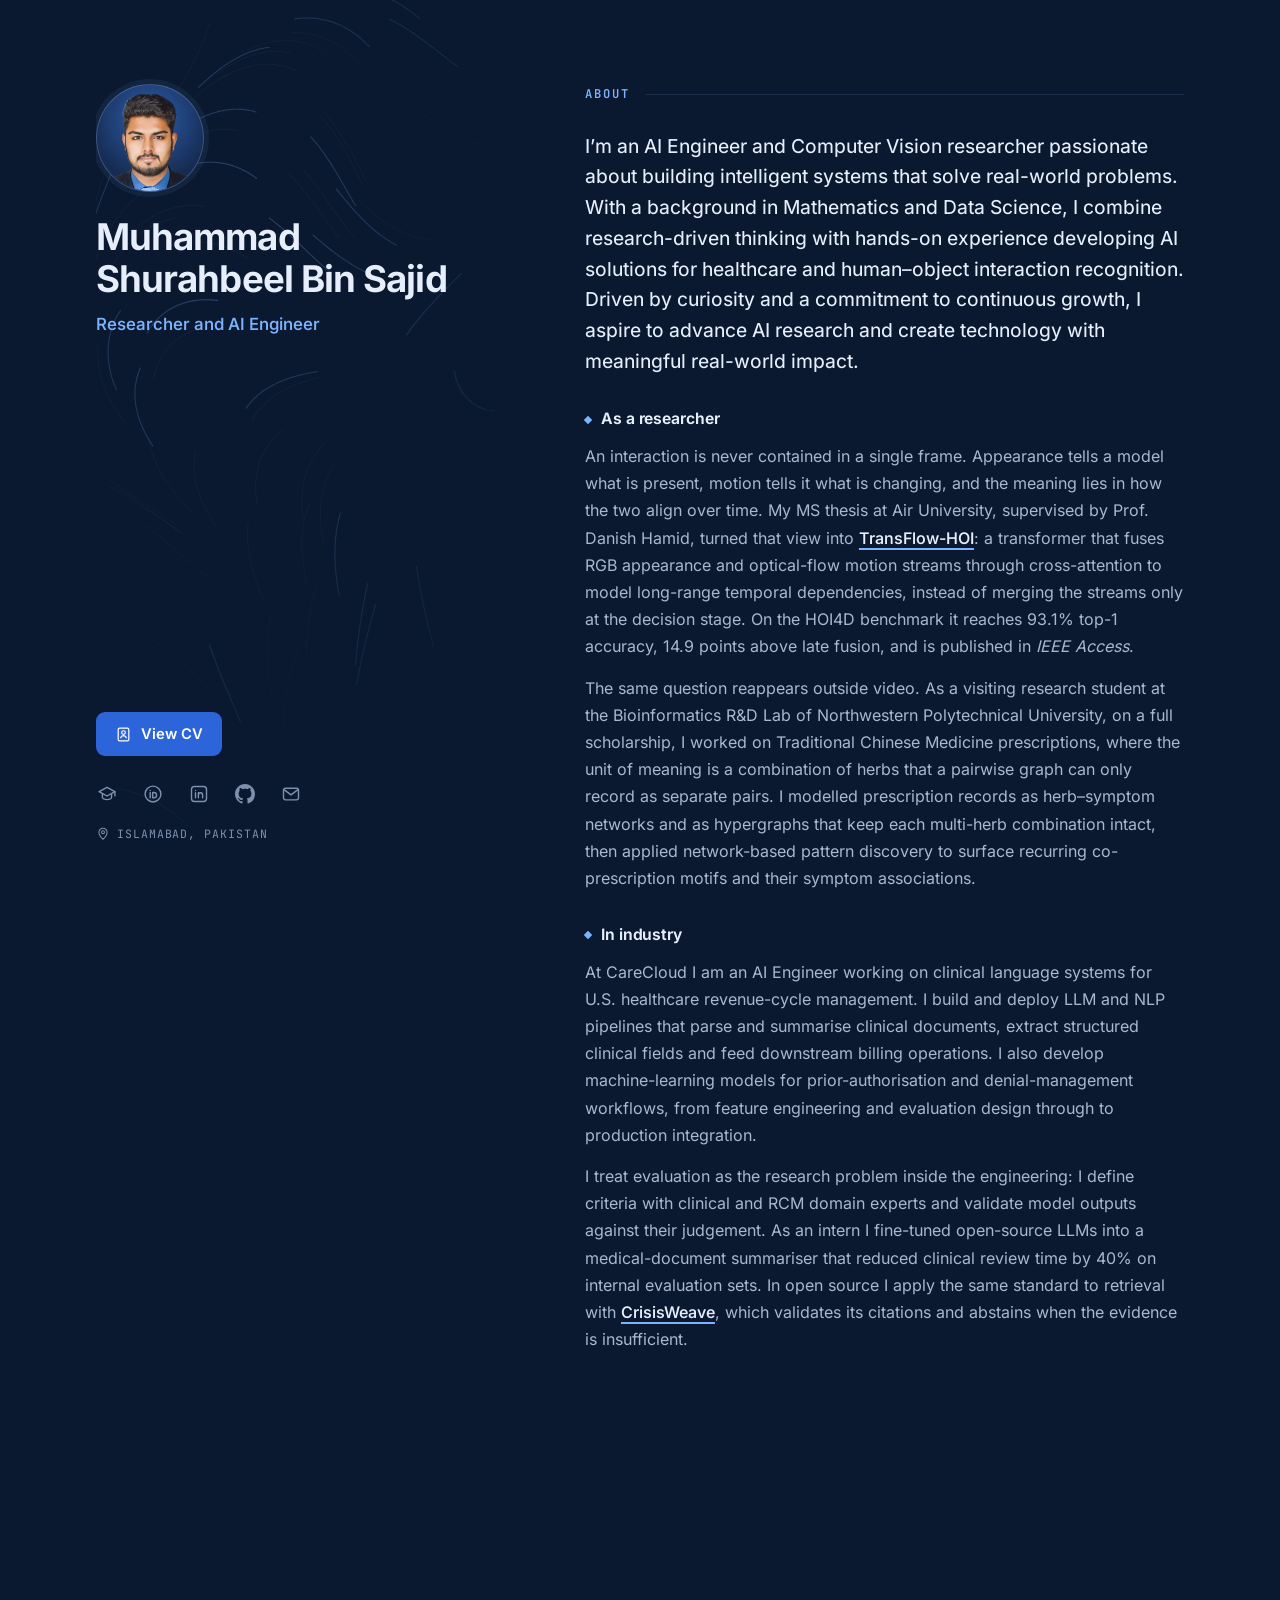
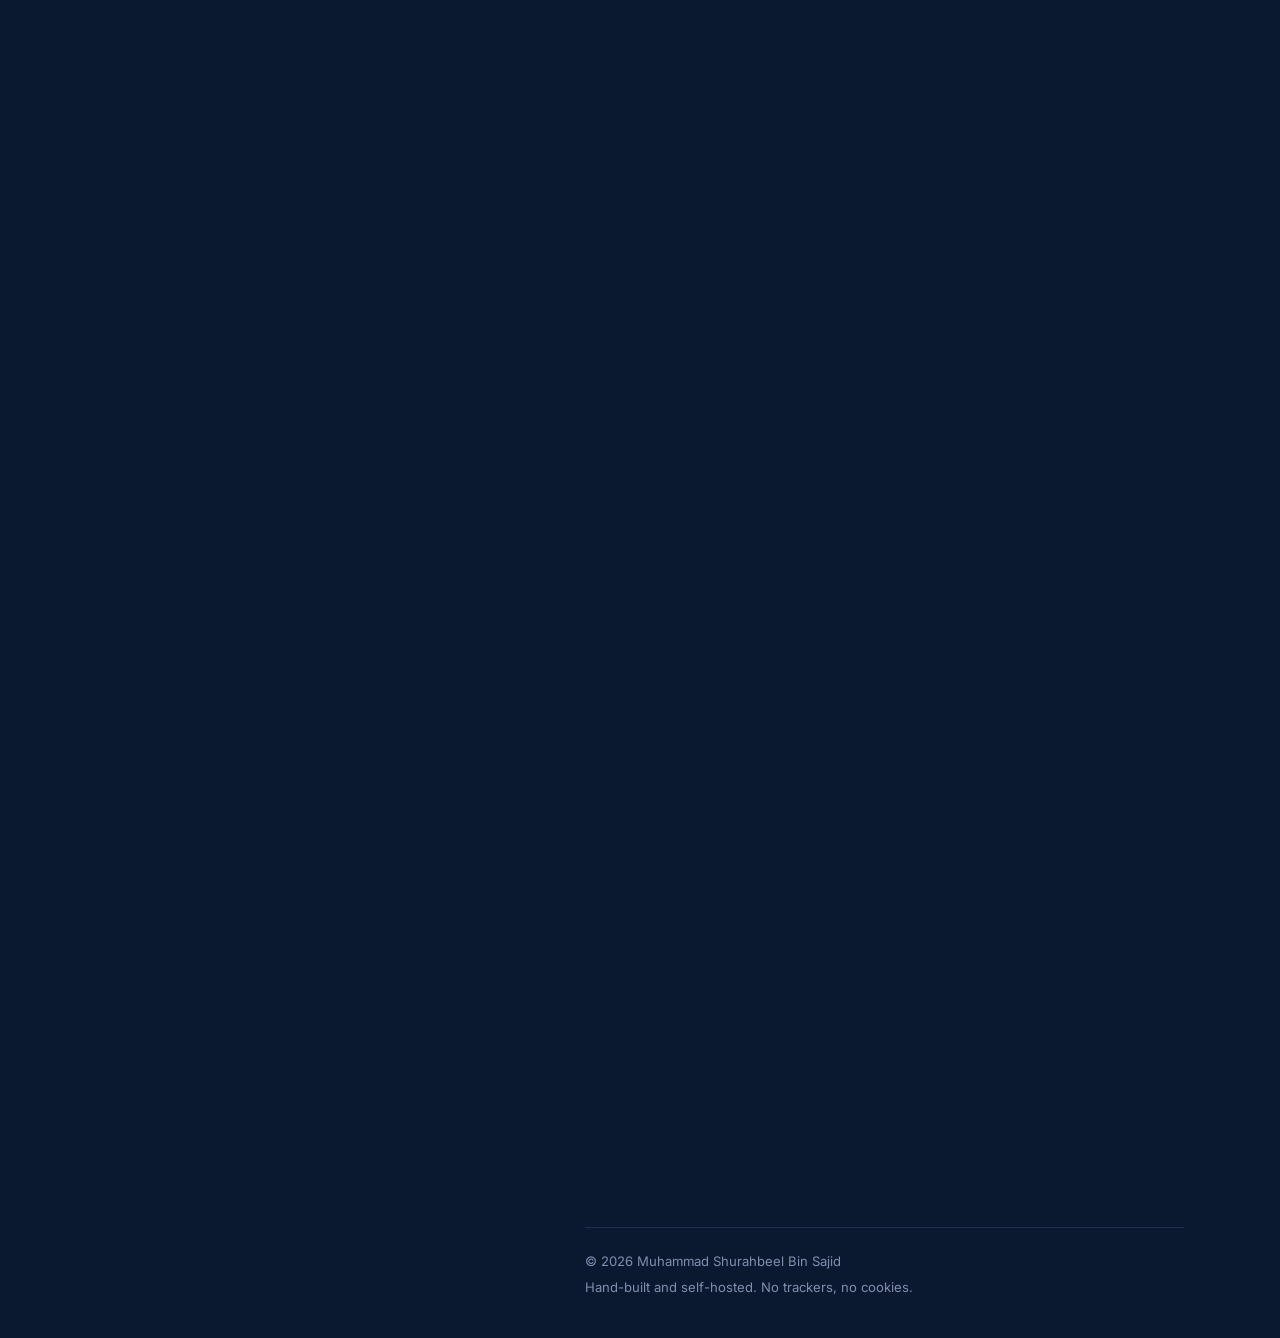
==== index.html @ 7c48976e "Update site" ====
<!doctype html>
<html lang="en">
<head>
  <meta charset="utf-8">
  <meta name="viewport" content="width=device-width, initial-scale=1, viewport-fit=cover">

  <!-- Security: GitHub Pages cannot send custom headers, so the policy is delivered here.
       Everything (fonts, scripts, images) is self-hosted: no third-party requests, no trackers. -->
  <meta http-equiv="Content-Security-Policy" content="default-src 'none'; script-src 'self'; style-src 'self'; img-src 'self' data:; font-src 'self'; connect-src 'none'; frame-src 'self'; manifest-src 'self'; base-uri 'none'; form-action 'none'; upgrade-insecure-requests">
  <meta name="referrer" content="strict-origin-when-cross-origin">

  <title>Muhammad Shurahbeel Bin Sajid — Researcher and AI Engineer</title>
  <meta name="description" content="Muhammad Shurahbeel Bin Sajid researches video understanding and structured representation learning. First author of TransFlow-HOI (IEEE Access, 2026). MS Data Science, Air University; AI Engineer at CareCloud, Islamabad.">
  <meta name="author" content="Muhammad Shurahbeel Bin Sajid">
  <meta name="robots" content="index, follow">
  <link rel="canonical" href="https://shurahbeelsajid.github.io/">

  <meta name="theme-color" content="#0a1930">
  <meta name="color-scheme" content="dark">

  <!-- Open Graph / social previews -->
  <meta property="og:type" content="profile">
  <meta property="og:site_name" content="Muhammad Shurahbeel Bin Sajid">
  <meta property="og:title" content="Muhammad Shurahbeel Bin Sajid — Researcher and AI Engineer">
  <meta property="og:description" content="Researcher in video understanding and structured representation learning. First author of TransFlow-HOI (IEEE Access, 2026).">
  <meta property="og:url" content="https://shurahbeelsajid.github.io/">
  <meta property="og:image" content="https://shurahbeelsajid.github.io/assets/img/og-image.png">
  <meta property="og:image:width" content="1200">
  <meta property="og:image:height" content="630">
  <meta property="og:image:alt" content="Muhammad Shurahbeel Bin Sajid — researcher in video understanding and structured representation learning">
  <meta property="profile:first_name" content="Muhammad Shurahbeel">
  <meta property="profile:last_name" content="Bin Sajid">
  <meta name="twitter:card" content="summary_large_image">

  <link rel="icon" href="assets/img/favicon.svg" type="image/svg+xml">
  <link rel="apple-touch-icon" href="assets/img/apple-touch-icon.png">

  <link rel="preload" href="assets/fonts/inter-wght-normal.woff2" as="font" type="font/woff2" crossorigin>
  <link rel="stylesheet" href="assets/css/main.css">

  <!-- Runs before first paint: enables JS-only styles (no flash). -->
  <script src="assets/js/boot.js"></script>
  <script src="assets/js/main.js" defer></script>

  <script type="application/ld+json">
  {
    "@context": "https://schema.org",
    "@graph": [
      {
        "@type": "Person",
        "@id": "https://shurahbeelsajid.github.io/#person",
        "name": "Muhammad Shurahbeel Bin Sajid",
        "url": "https://shurahbeelsajid.github.io/",
        "image": "https://shurahbeelsajid.github.io/assets/img/portrait-840.webp",
        "jobTitle": "AI Engineer",
        "worksFor": { "@type": "Organization", "name": "CareCloud (MTBC)" },
        "alumniOf": [
          { "@type": "CollegeOrUniversity", "name": "Air University, Islamabad" },
          { "@type": "CollegeOrUniversity", "name": "International Islamic University, Islamabad" }
        ],
        "address": { "@type": "PostalAddress", "addressLocality": "Islamabad", "addressCountry": "PK" },
        "knowsAbout": [
          "Video understanding",
          "Human-object interaction recognition",
          "Structured representation learning",
          "Hypergraphs",
          "Multimodal fusion",
          "Retrieval-augmented generation",
          "Clinical natural language processing"
        ],
        "sameAs": [
          "https://scholar.google.com/citations?user=zHqropcAAAAJ",
          "https://orcid.org/0009-0009-5167-0745",
          "https://www.linkedin.com/in/shurahbeelsajid",
          "https://github.com/ShurahbeelSajid"
        ]
      },
      {
        "@type": "ScholarlyArticle",
        "headline": "TransFlow-HOI: Transformer-Driven Multimodal Fusion for High-Performance Human–Object Interaction Recognition",
        "author": [
          { "@id": "https://shurahbeelsajid.github.io/#person" },
          { "@type": "Person", "name": "Yazeed Alkhrijah" },
          { "@type": "Person", "name": "Danish Hamid" },
          { "@type": "Person", "name": "Muhammad Tahir Akram" },
          { "@type": "Person", "name": "Syed Muhammad Usman" },
          { "@type": "Person", "name": "Shehzad Khalid" },
          { "@type": "Person", "name": "Mohamad A. Alawad" }
        ],
        "datePublished": "2026",
        "isPartOf": { "@type": "PublicationVolume", "volumeNumber": "14", "isPartOf": { "@type": "Periodical", "name": "IEEE Access", "issn": "2169-3536" } },
        "pagination": "12717-12732",
        "sameAs": "https://doi.org/10.1109/ACCESS.2026.3655585",
        "url": "https://ieeexplore.ieee.org/document/11357874/",
        "license": "https://creativecommons.org/licenses/by/4.0/"
      }
    ]
  }
  </script>
</head>
<body>
  <!-- Icon sprite -->
  <svg class="sprite" aria-hidden="true" focusable="false" xmlns="http://www.w3.org/2000/svg">
    <symbol id="i-arrow-up-right" viewBox="0 0 24 24"><path d="M7 17 17 7M8 7h9v9" fill="none" stroke="currentColor" stroke-width="1.8" stroke-linecap="round" stroke-linejoin="round"/></symbol>
    <symbol id="i-github" viewBox="0 0 16 16"><path fill="currentColor" d="M8 0C3.58 0 0 3.58 0 8c0 3.54 2.29 6.53 5.47 7.59.4.07.55-.17.55-.38 0-.19-.01-.82-.01-1.49-2.01.37-2.53-.49-2.69-.94-.09-.23-.48-.94-.82-1.13-.28-.15-.68-.52-.01-.53.63-.01 1.08.58 1.23.82.72 1.21 1.87.87 2.33.66.07-.52.28-.87.51-1.07-1.78-.2-3.64-.89-3.64-3.95 0-.87.31-1.59.82-2.15-.08-.2-.36-1.02.08-2.12 0 0 .67-.21 2.2.82.64-.18 1.32-.27 2-.27.68 0 1.36.09 2 .27 1.53-1.04 2.2-.82 2.2-.82.44 1.1.16 1.92.08 2.12.51.56.82 1.27.82 2.15 0 3.07-1.87 3.75-3.65 3.95.29.25.54.73.54 1.48 0 1.07-.01 1.93-.01 2.2 0 .21.15.46.55.38A8.013 8.013 0 0 0 16 8c0-4.42-3.58-8-8-8z"/></symbol>
    <symbol id="i-scholar" viewBox="0 0 24 24"><g fill="none" stroke="currentColor" stroke-width="1.7" stroke-linejoin="round" stroke-linecap="round"><path d="M12 4 2.5 9.2 12 14.4l9.5-5.2L12 4z"/><path d="M6.5 11.6v4.2c0 1.5 2.5 2.9 5.5 2.9s5.5-1.4 5.5-2.9v-4.2M21.5 9.2v5"/></g></symbol>
    <symbol id="i-orcid" viewBox="0 0 24 24"><g fill="none" stroke="currentColor" stroke-width="1.7" stroke-linecap="round"><circle cx="12" cy="12" r="9.5"/><path d="M8.6 10.2v6.3M8.6 7.6v.05"/><path d="M11.6 10.2v6.3h1.5a3.15 3.15 0 0 0 0-6.3h-1.5z" stroke-linejoin="round"/></g></symbol>
    <symbol id="i-linkedin" viewBox="0 0 24 24"><g fill="none" stroke="currentColor" stroke-width="1.7" stroke-linecap="round" stroke-linejoin="round"><rect x="3" y="3" width="18" height="18" rx="3.5"/><path d="M7.8 10.5v6M7.8 7.7v.05M11.3 16.5v-6M11.3 13.3c0-1.7 1-2.9 2.6-2.9s2.4 1.1 2.4 2.9v3.2"/></g></symbol>
    <symbol id="i-mail" viewBox="0 0 24 24"><g fill="none" stroke="currentColor" stroke-width="1.7" stroke-linecap="round" stroke-linejoin="round"><rect x="3" y="5" width="18" height="14" rx="2.5"/><path d="m4 7 8 6 8-6"/></g></symbol>
    <symbol id="i-paper" viewBox="0 0 24 24"><g fill="none" stroke="currentColor" stroke-width="1.7" stroke-linecap="round" stroke-linejoin="round"><path d="M14 3H6.5A1.5 1.5 0 0 0 5 4.5v15A1.5 1.5 0 0 0 6.5 21h11a1.5 1.5 0 0 0 1.5-1.5V8l-5-5z"/><path d="M14 3v5h5M8.5 12.5h7M8.5 16h5"/></g></symbol>
    <symbol id="i-cv" viewBox="0 0 24 24"><g fill="none" stroke="currentColor" stroke-width="1.7" stroke-linecap="round" stroke-linejoin="round"><rect x="4.5" y="3" width="15" height="18" rx="2"/><circle cx="12" cy="9.3" r="2.6"/><path d="M8 16.6c.6-1.9 2.1-3 4-3s3.4 1.1 4 3"/></g></symbol>
    <symbol id="i-copy" viewBox="0 0 24 24"><g fill="none" stroke="currentColor" stroke-width="1.7" stroke-linecap="round" stroke-linejoin="round"><rect x="8.5" y="8.5" width="12" height="12" rx="2"/><path d="M15.5 8.5V5.5a2 2 0 0 0-2-2h-8a2 2 0 0 0-2 2v8a2 2 0 0 0 2 2h3"/></g></symbol>
    <symbol id="i-download" viewBox="0 0 24 24"><path d="M12 4v11M7 10.5l5 5 5-5M5 20h14" fill="none" stroke="currentColor" stroke-width="1.8" stroke-linecap="round" stroke-linejoin="round"/></symbol>
    <symbol id="i-close" viewBox="0 0 24 24"><path d="M6 6l12 12M18 6 6 18" fill="none" stroke="currentColor" stroke-width="1.8" stroke-linecap="round"/></symbol>
    <symbol id="i-pin" viewBox="0 0 24 24"><g fill="none" stroke="currentColor" stroke-width="1.8" stroke-linejoin="round"><path d="M12 21s7-6.2 7-12a7 7 0 1 0-14 0c0 5.8 7 12 7 12z"/><circle cx="12" cy="9" r="2.5"/></g></symbol>
  </svg>

  <a class="skip-link" href="#main">Skip to content</a>

  <div class="page">
    <!-- ============================== INTRO (sticky on desktop) ============================== -->
    <header class="intro" id="top">
      <canvas class="intro__canvas" data-flowfield aria-hidden="true"></canvas>

      <div class="intro__main">
        <div class="avatar">
          <img src="assets/img/portrait-480.webp" width="480" height="615" alt="Portrait of Muhammad Shurahbeel Bin Sajid" fetchpriority="high" decoding="async">
        </div>

        <h1 class="intro__name">Muhammad Shurahbeel Bin Sajid</h1>
        <p class="intro__title">Researcher and AI Engineer</p>
        <p class="intro__statement"></p>

        <nav class="toc" aria-label="Sections">
          <ul>
            <li><a class="toc__link" href="#about"><span class="toc__line" aria-hidden="true"></span>About</a></li>
            <li><a class="toc__link" href="#publication"><span class="toc__line" aria-hidden="true"></span>Publication</a></li>
            <li><a class="toc__link" href="#experience"><span class="toc__line" aria-hidden="true"></span>Experience</a></li>
            <li><a class="toc__link" href="#projects"><span class="toc__line" aria-hidden="true"></span>Projects</a></li>
            <li><a class="toc__link" href="#contact"><span class="toc__line" aria-hidden="true"></span>Contact</a></li>
          </ul>
        </nav>
      </div>

      <div class="intro__foot">
        <div class="intro__actions">
          <a class="btn btn--primary" href="assets/cv/Shurahbeel-Sajid-CV.pdf" target="_blank" rel="noopener" data-cv-open>
            <svg width="17" height="17" aria-hidden="true"><use href="#i-cv"/></svg>
            View CV
          </a>
        </div>

        <ul class="socials" aria-label="Profiles">
          <li><a href="https://scholar.google.com/citations?user=zHqropcAAAAJ&amp;hl=en" target="_blank" rel="me noopener noreferrer" aria-label="Google Scholar" title="Google Scholar"><svg width="20" height="20" aria-hidden="true"><use href="#i-scholar"/></svg></a></li>
          <li><a href="https://orcid.org/0009-0009-5167-0745" target="_blank" rel="me noopener noreferrer" aria-label="ORCID" title="ORCID"><svg width="20" height="20" aria-hidden="true"><use href="#i-orcid"/></svg></a></li>
          <li><a href="https://www.linkedin.com/in/shurahbeelsajid" target="_blank" rel="me noopener noreferrer" aria-label="LinkedIn" title="LinkedIn"><svg width="20" height="20" aria-hidden="true"><use href="#i-linkedin"/></svg></a></li>
          <li><a href="https://github.com/ShurahbeelSajid" target="_blank" rel="me noopener noreferrer" aria-label="GitHub" title="GitHub"><svg width="20" height="20" aria-hidden="true"><use href="#i-github"/></svg></a></li>
          <li><a href="#contact" data-email data-user="shurahbeelsajid008" data-domain="gmail.com" aria-label="Email" title="Email"><svg width="20" height="20" aria-hidden="true"><use href="#i-mail"/></svg></a></li>
        </ul>

        <p class="intro__loc"><svg width="14" height="14" aria-hidden="true"><use href="#i-pin"/></svg>Islamabad, Pakistan</p>
      </div>
    </header>

    <!-- ============================== CONTENT ============================== -->
    <main id="main">
      <!-- About -->
      <section class="section reveal" id="about" aria-labelledby="about-h" style="padding-bottom: 60px;">
        <h2 class="section-title" id="about-h">About</h2>

        <p class="lead">
          I’m an AI Engineer and Computer Vision researcher passionate about building intelligent systems that solve real-world problems.
With a background in Mathematics and Data Science, I combine research-driven thinking with hands-on experience developing AI solutions for healthcare and human–object interaction recognition.
Driven by curiosity and a commitment to continuous growth, I aspire to advance AI research and create technology with meaningful real-world impact.
        </p>

        <div class="prose">
          <h3 class="sub">As a researcher</h3>
          <p>
            An interaction is never contained in a single frame. Appearance tells a model what is present, motion
            tells it what is changing, and the meaning lies in how the two align over time. My MS thesis at Air
            University, supervised by Prof. Danish Hamid, turned that view into
            <a href="#publication">TransFlow-HOI</a>: a transformer that fuses RGB appearance and optical-flow motion
            streams through cross-attention to model long-range temporal dependencies, instead of merging the streams
            only at the decision stage. On the HOI4D benchmark it reaches 93.1% top-1 accuracy, 14.9 points above
            late fusion, and is published in <em>IEEE Access</em>.
          </p>
          <p>
            The same question reappears outside video. As a visiting research student at the Bioinformatics R&amp;D Lab
            of Northwestern Polytechnical University, on a full scholarship, I worked on Traditional Chinese Medicine
            prescriptions, where the unit of meaning is a combination of herbs that a pairwise graph can only record
            as separate pairs. I modelled prescription records as herb–symptom networks and as hypergraphs that keep
            each multi-herb combination intact, then applied network-based pattern discovery to surface recurring
            co-prescription motifs and their symptom associations.
          </p>

          <h3 class="sub">In industry</h3>
          <p>
            At CareCloud I am an AI Engineer working on clinical language systems for U.S. healthcare revenue-cycle
            management. I build and deploy LLM and NLP pipelines that parse and summarise clinical documents, extract
            structured clinical fields and feed downstream billing operations. I also develop machine-learning models
            for prior-authorisation and denial-management workflows, from feature engineering and evaluation design
            through to production integration.
          </p>
          <p>
            I treat evaluation as the research problem inside the engineering: I define criteria with clinical and RCM
            domain experts and validate model outputs against their judgement. As an intern I fine-tuned open-source
            LLMs into a medical-document summariser that reduced clinical review time by 40% on internal evaluation
            sets. In open source I apply the same standard to retrieval with <a href="#projects">CrisisWeave</a>,
            which validates its citations and abstains when the evidence is insufficient.
          </p>
        </div>
      </section>

      <!-- Publication -->
      <section class="section reveal" id="publication" aria-labelledby="pub-h" style="padding-bottom: 60px;">
        <h2 class="section-title" id="pub-h">Publication</h2>

        <article class="card pub" aria-labelledby="pub-1-title" data-live>
          <p class="pub__label">
            Journal article · <em>IEEE Access</em> · 2026
            <span class="badge">Open access</span>
          </p>
          <h3 class="pub__title" id="pub-1-title">TransFlow-HOI: Transformer-Driven Multimodal Fusion for High-Performance Human–Object Interaction Recognition</h3>
          <p class="pub__authors">
            <strong>Muhammad Shurahbeel Bin Sajid</strong>, Yazeed Alkhrijah, Danish Hamid, Muhammad Tahir Akram,
            Syed Muhammad Usman, Shehzad Khalid, Mohamad A. Alawad
          </p>
          <p class="pub__venue">
            <em>IEEE Access</em>, vol. 14, pp. 12717–12732, 2026 ·
            doi: <a href="https://doi.org/10.1109/ACCESS.2026.3655585" target="_blank" rel="noopener noreferrer">10.1109/ACCESS.2026.3655585</a>
          </p>

          <figure class="results">
            <figcaption>Top-1 accuracy on HOI4D</figcaption>
            <ol class="bars">
              <li class="bar bar--ours" data-value="93.1">
                <span class="bar__label">TransFlow-HOI <em>(this work)</em></span>
                <span class="bar__track"><span class="bar__fill"></span></span>
                <span class="bar__value" data-count="93.1">93.1%</span>
              </li>
              <li class="bar" data-value="78.2">
                <span class="bar__label">Late Fusion</span>
                <span class="bar__track"><span class="bar__fill"></span></span>
                <span class="bar__value" data-count="78.2">78.2%</span>
              </li>
              <li class="bar" data-value="77.3">
                <span class="bar__label">Shallow MLP Fusion</span>
                <span class="bar__track"><span class="bar__fill"></span></span>
                <span class="bar__value" data-count="77.3">77.3%</span>
              </li>
            </ol>
          </figure>

          <div class="pub__actions">
            <a class="btn btn--primary btn--sm" href="https://ieeexplore.ieee.org/document/11357874/" target="_blank" rel="noopener noreferrer">
              Read on IEEE Xplore
              <svg width="15" height="15" aria-hidden="true"><use href="#i-arrow-up-right"/></svg>
            </a>
            <a class="btn btn--ghost btn--sm" href="https://doi.org/10.1109/ACCESS.2026.3655585" target="_blank" rel="noopener noreferrer">
              DOI
              <svg width="15" height="15" aria-hidden="true"><use href="#i-arrow-up-right"/></svg>
            </a>
          </div>

          <details class="cite">
            <summary>Cite this paper <span class="cite__hint">BibTeX</span></summary>
            <div class="cite__body">
              <pre><code data-bibtex>@article{sajid2026transflowhoi,
  author  = {Bin Sajid, Muhammad Shurahbeel and Alkhrijah, Yazeed and Hamid, Danish
             and Akram, Muhammad Tahir and Usman, Syed Muhammad and Khalid, Shehzad
             and Alawad, Mohamad A.},
  title   = {{TransFlow-HOI}: Transformer-Driven Multimodal Fusion for High-Performance
             Human--Object Interaction Recognition},
  journal = {IEEE Access},
  volume  = {14},
  pages   = {12717--12732},
  year    = {2026},
  doi     = {10.1109/ACCESS.2026.3655585}
}</code></pre>
              <button class="cite__copy" type="button" data-copy-bibtex>
                <svg width="15" height="15" aria-hidden="true"><use href="#i-copy"/></svg>
                <span data-copy-label>Copy</span>
              </button>
            </div>
          </details>
        </article>
      </section>

      <!-- Experience & education -->
      <section class="section reveal" id="experience" aria-labelledby="exp-h" style="padding-bottom: 60px;">
        <h2 class="section-title" id="exp-h">Experience &amp; education</h2>

        <h3 class="sub">Experience</h3>
        <ol class="rows">
          <li class="row">
            <p class="row__date">Jul 2025 — Present</p>
            <div>
              <p class="row__title">AI Engineer <span>CareCloud (MTBC), Islamabad</span></p>
              <p class="row__note">Clinical LLM and NLP pipelines; models for prior authorisation and denial management. Joined as AI Intern in May 2025.</p>
            </div>
          </li>
          <li class="row">
            <p class="row__date">Nov 2023 — Apr 2025</p>
            <div>
              <p class="row__title">Graduate Research Assistant <span>Air University, Islamabad</span></p>
              <p class="row__note">Designed TransFlow-HOI and built its full experimental pipeline on HOI4D.</p>
            </div>
          </li>
          <li class="row">
            <p class="row__date">Sep 2024 — Jan 2025</p>
            <div>
              <p class="row__title">Visiting Research Student <span>Bioinformatics R&amp;D Lab, Northwestern Polytechnical University, Xi’an</span></p>
              <p class="row__note">Hypergraph modelling of Traditional Chinese Medicine prescriptions.</p>
            </div>
          </li>
        </ol>

        <h3 class="sub">Education</h3>
        <ol class="rows">
          <li class="row">
            <p class="row__date">Sep 2023 — Nov 2025</p>
            <div>
              <p class="row__title">M.S. Data Science <span>Air University, Islamabad</span></p>
              <p class="row__note">Thesis: <em>Unifying Appearance and Motion: Transformer-Based Feature Fusion for HOI Recognition.</em> Supervisor: Prof. Danish Hamid.</p>
            </div>
          </li>
          <li class="row">
            <p class="row__date">Feb 2016 — May 2020</p>
            <div>
              <p class="row__title">B.S. Mathematics <span>International Islamic University, Islamabad</span></p>
            </div>
          </li>
        </ol>

        <h3 class="sub">Honours &amp; service</h3>
        <ol class="rows">
          <li class="row">
            <p class="row__date">2024</p>
            <div>
              <p class="row__title">Outstanding Visiting Student Scholarship <span>Northwestern Polytechnical University</span></p>
              <p class="row__note">Sole recipient nominated from Air University.</p>
            </div>
          </li>
          <li class="row">
            <p class="row__date">2025</p>
            <div>
              <p class="row__title">Host and Organizer <span>International Academic Conference on AI and Machine Learning, NWPU</span></p>
            </div>
          </li>
        </ol>

        <p class="more">
          <a class="text-link" href="assets/cv/Shurahbeel-Sajid-CV.pdf" target="_blank" rel="noopener" data-cv-open>
            Full details in my CV
            <svg width="15" height="15" aria-hidden="true"><use href="#i-arrow-up-right"/></svg>
          </a>
        </p>
      </section>

      <!-- Projects -->
      <section class="section reveal" id="projects" aria-labelledby="projects-h" style="padding-bottom: 60px;">
        <h2 class="section-title" id="projects-h">Selected projects</h2>

        <div class="projects">
          <article class="card project" data-spotlight>
            <h3 class="project__title">
              <a class="stretched" href="https://github.com/ShurahbeelSajid/Crisis-Weave" target="_blank" rel="noopener noreferrer">CrisisWeave</a>
              <svg width="16" height="16" aria-hidden="true"><use href="#i-arrow-up-right"/></svg>
            </h3>
            <p class="project__tagline">Multimodal retrieval for disaster reporting</p>
            <p>
              Evidence-first retrieval-augmented question answering over heterogeneous disaster reports: native text,
              OCR output, document images, video frames and transcripts, and structured tables. It validates citations,
              detects conflicting and stale sources, and abstains explicitly when the evidence is insufficient.
            </p>
            <ul class="tags" aria-label="Technologies"><li>RAG</li><li>Citation validation</li><li>Guarded SQL</li><li>Python</li></ul>
          </article>

          <article class="card project" data-spotlight>
            <h3 class="project__title">
              <a class="stretched" href="https://github.com/ShurahbeelSajid/ai-detection-suite" target="_blank" rel="noopener noreferrer">AI Detection Suite</a>
              <svg width="16" height="16" aria-hidden="true"><use href="#i-arrow-up-right"/></svg>
            </h3>
            <p class="project__tagline">Real-time local inference</p>
            <p>
              A local-first webcam pipeline combining YOLO object detection with CPU-based Haar face detection and
              lightweight hand detection. Bounded background inference and deterministic resource cleanup keep
              throughput stable, with an FPS and latency HUD for profiling.
            </p>
            <ul class="tags" aria-label="Technologies"><li>YOLO</li><li>OpenCV</li><li>Python</li></ul>
          </article>
        </div>
      </section>

      <!-- Contact -->
      <section class="section reveal" id="contact" aria-labelledby="contact-h" style="padding-bottom: 60px;">
        <h2 class="section-title" id="contact-h">Contact</h2>
        <p class="contact__text">
          I welcome conversations about research opportunities and collaboration in video understanding,
          structured representation learning and trustworthy AI.
        </p>
        <div class="contact__actions">
          <a class="btn btn--primary" href="#contact" data-email data-user="shurahbeelsajid008" data-domain="gmail.com">
            <svg width="17" height="17" aria-hidden="true"><use href="#i-mail"/></svg>
            <span data-email-text>shurahbeelsajid008 [at] gmail [dot] com</span>
          </a>
        </div>
        <p class="contact__clock">Local time in Islamabad: <time data-local-time>UTC+5</time></p>
      </section>

      <footer class="site-footer">
        <p>© <span data-year>2026</span> Muhammad Shurahbeel Bin Sajid</p>
        <p>Hand-built and self-hosted. No trackers, no cookies.</p>
      </footer>
    </main>
  </div>

  <!-- CV preview: opened by [data-cv-open] on desktop; elsewhere the link opens the PDF directly -->
  <dialog class="cv-modal" id="cv-modal" aria-labelledby="cv-modal-title">
    <div class="cv-modal__inner">
      <div class="cv-modal__bar">
        <p class="cv-modal__title" id="cv-modal-title">Curriculum Vitae <span>PDF · 3 pages</span></p>
        <div class="cv-modal__actions">
          <a class="cv-modal__btn" href="assets/cv/Shurahbeel-Sajid-CV.pdf" target="_blank" rel="noopener">
            Open in new tab
            <svg width="15" height="15" aria-hidden="true"><use href="#i-arrow-up-right"/></svg>
          </a>
          <a class="cv-modal__btn" href="assets/cv/Shurahbeel-Sajid-CV.pdf" download="Muhammad-Shurahbeel-Bin-Sajid-CV.pdf">
            <svg width="15" height="15" aria-hidden="true"><use href="#i-download"/></svg>
            Download
          </a>
          <button class="cv-modal__close" type="button" data-cv-close aria-label="Close CV preview">
            <svg width="18" height="18" aria-hidden="true"><use href="#i-close"/></svg>
          </button>
        </div>
      </div>
      <div class="cv-modal__body">
        <p class="cv-modal__loading" aria-hidden="true">Loading CV…</p>
        <iframe class="cv-modal__frame" title="CV of Muhammad Shurahbeel Bin Sajid (PDF)" data-src="assets/cv/Shurahbeel-Sajid-CV.pdf#view=FitH"></iframe>
      </div>
    </div>
  </dialog>
</body>
</html>
---- assets/css/main.css ----
/* ==========================================================================
   Muhammad Shurahbeel Bin Sajid — personal site
   Always-dark navy theme. Order: fonts → tokens → base → layout → intro →
   sections → components → dialog → motion
   ========================================================================== */

/* ---------- Fonts (self-hosted, SIL Open Font License) ---------- */
@font-face {
  font-family: "Inter";
  src: url("../fonts/inter-wght-normal.woff2") format("woff2");
  font-weight: 100 900;
  font-style: normal;
  font-display: swap;
}
@font-face {
  font-family: "JetBrains Mono";
  src: url("../fonts/jetbrains-mono-wght-normal.woff2") format("woff2");
  font-weight: 100 800;
  font-style: normal;
  font-display: swap;
}

/* ---------- Design tokens (single dark navy theme) ---------- */
:root {
  color-scheme: dark;

  --bg: #0a1930;
  --bg-deep: #071325;
  --surface: #10233f;
  --surface-2: #162d50;
  --ink: #e6eefb;
  --ink-2: #a9b7d0;
  --ink-3: #7f8fad;
  --line: rgba(136, 165, 215, 0.16);
  --line-strong: rgba(136, 165, 215, 0.32);
  --accent: #7db2ff;
  --accent-solid: #2b65d9;
  --accent-solid-hover: #3a76ee;
  --accent-soft: rgba(125, 178, 255, 0.1);
  --shadow: 0 18px 40px -24px rgba(2, 8, 20, 0.9);

  /* Intro flow-field colours as "r, g, b" */
  --flow-a: 125, 178, 255;
  --flow-b: 230, 238, 251;
  --flow-alpha-a: 0.3;
  --flow-alpha-b: 0.07;

  --font-sans: "Inter", system-ui, -apple-system, "Segoe UI", Roboto, "Helvetica Neue", Arial, "Noto Sans", sans-serif;
  --font-mono: "JetBrains Mono", ui-monospace, SFMono-Regular, Menlo, Consolas, monospace;

  --radius: 14px;
  --radius-sm: 9px;
  --ease-out: cubic-bezier(0.16, 1, 0.3, 1);
}

/* ---------- Base ---------- */
*,
*::before,
*::after {
  box-sizing: border-box;
}

html {
  -webkit-text-size-adjust: 100%;
  text-size-adjust: 100%;
  scroll-behavior: smooth;
  background: var(--bg);
}

body {
  position: relative;
  margin: 0;
  min-height: 100vh;
  background: var(--bg);
  color: var(--ink);
  font-family: var(--font-sans);
  font-size: 1rem;
  line-height: 1.7;
  -webkit-font-smoothing: antialiased;
  -moz-osx-font-smoothing: grayscale;
  text-rendering: optimizeLegibility;
  overflow-x: clip;
}
body::before {
  /* soft depth: a lighter navy glow top-left, deeper navy bottom-right */
  content: "";
  position: fixed;
  inset: 0;
  z-index: -1;
  background:
    radial-gradient(1100px 720px at 8% -8%, rgba(43, 101, 217, 0.22), transparent 62%),
    radial-gradient(900px 700px at 110% 110%, var(--bg-deep), transparent 60%);
  pointer-events: none;
}

img,
svg,
canvas {
  display: block;
  max-width: 100%;
}

a {
  color: var(--accent);
  text-decoration-thickness: 1px;
  text-underline-offset: 0.22em;
}

h1, h2, h3 {
  text-wrap: balance;
}

p {
  text-wrap: pretty;
}

::selection {
  background: var(--accent-solid);
  color: #fff;
}

:focus-visible {
  outline: 2px solid var(--accent);
  outline-offset: 3px;
  border-radius: 4px;
}

.sprite {
  position: absolute;
  width: 0;
  height: 0;
  overflow: hidden;
}

.skip-link {
  position: fixed;
  top: 12px;
  left: 12px;
  z-index: 100;
  padding: 10px 16px;
  border-radius: var(--radius-sm);
  background: var(--ink);
  color: var(--bg);
  font-weight: 600;
  text-decoration: none;
  transform: translateY(-180%);
  transition: transform 0.2s var(--ease-out);
}
.skip-link:focus {
  transform: none;
}

/* ---------- Layout ---------- */
.page {
  width: 100%;
  max-width: 1200px;
  margin-inline: auto;
  padding-inline: clamp(20px, 5vw, 56px);
}

main {
  padding: 44px 0 28px;
}

@media (min-width: 1000px) {
  .page {
    display: grid;
    grid-template-columns: minmax(0, 0.8fr) minmax(0, 1.2fr);
    column-gap: clamp(48px, 7vw, 104px);
  }
  main {
    padding: 84px 0 40px;
  }
}

/* ---------- Intro (profile panel; sticky on desktop) ---------- */
.intro {
  position: relative;
  isolation: isolate;
  padding: 44px 0 0;
}
.intro__canvas {
  position: absolute;
  inset: 0;
  z-index: -1;
  width: 100%;
  height: 100%;
  -webkit-mask-image: radial-gradient(120% 95% at 35% 30%, #000 0%, transparent 76%);
  mask-image: radial-gradient(120% 95% at 35% 30%, #000 0%, transparent 76%);
  pointer-events: none;
}

.intro__main {
  display: grid;
  grid-template-columns: auto minmax(0, 1fr);
  column-gap: 18px;
  align-items: center;
}

.avatar {
  grid-row: span 2;
  width: 84px;
  height: 84px;
  overflow: hidden;
  border: 1px solid var(--line-strong);
  border-radius: 50%;
  background: radial-gradient(circle at 50% 32%, #2f5fae 0%, #152b52 70%);
  box-shadow: 0 0 0 5px rgba(125, 178, 255, 0.07);
}
.avatar img {
  width: 122%;
  max-width: none;
  height: auto;
  margin: 3% 0 0 -11%;
}

.intro__name {
  align-self: end;
  margin: 0;
  font-size: clamp(1.5rem, 1.1rem + 1.9vw, 1.95rem);
  font-weight: 680;
  line-height: 1.14;
  letter-spacing: -0.025em;
}
.intro__title {
  align-self: start;
  margin: 4px 0 0;
  color: var(--accent);
  font-size: 0.98rem;
  font-weight: 550;
}
.intro__statement {
  grid-column: 1 / -1;
  max-width: 38ch;
  margin: 20px 0 0;
  color: var(--ink-2);
}
.intro__statement em {
  color: var(--ink);
  font-style: normal;
  font-weight: 550;
}

.toc {
  display: none;
}

.intro__foot {
  margin-top: 26px;
}
.intro__actions {
  display: flex;
  flex-wrap: wrap;
  gap: 10px;
}
.socials {
  display: flex;
  gap: 6px;
  margin: 18px 0 0 -9px;
  padding: 0;
  list-style: none;
}
.socials a {
  display: grid;
  place-items: center;
  width: 40px;
  height: 40px;
  border-radius: var(--radius-sm);
  color: var(--ink-3);
  transition: color 0.2s ease, background-color 0.2s ease, transform 0.3s var(--ease-out);
}
.socials a:hover {
  background: var(--accent-soft);
  color: var(--accent);
  transform: translateY(-2px);
}
.intro__loc {
  display: flex;
  align-items: center;
  gap: 7px;
  margin: 10px 0 0;
  color: var(--ink-3);
  font-family: var(--font-mono);
  font-size: 0.72rem;
  letter-spacing: 0.08em;
  text-transform: uppercase;
}

@media (min-width: 1000px) {
  .intro {
    position: sticky;
    top: 0;
    align-self: start;
    display: flex;
    flex-direction: column;
    justify-content: space-between;
    gap: 28px;
    height: 100vh;
    height: 100dvh;
    padding: 84px 0 56px;
    overflow: hidden auto;
    scrollbar-width: none;
  }
  .intro::-webkit-scrollbar {
    display: none;
  }
  .intro__main {
    display: block;
  }
  .avatar {
    width: 108px;
    height: 108px;
  }
  .intro__name {
    margin-top: 24px;
    font-size: clamp(1.9rem, 1.1rem + 1.5vw, 2.35rem);
  }
  .intro__title {
    margin-top: 10px;
    font-size: 1.05rem;
  }
  .intro__statement {
    margin-top: 16px;
    max-width: 34ch;
  }
  .toc {
    display: block;
    margin-top: 40px;
  }
  .toc ul {
    margin: 0;
    padding: 0;
    list-style: none;
  }
  .toc__link {
    display: inline-flex;
    align-items: center;
    gap: 14px;
    padding: 7px 0;
    color: var(--ink-3);
    font-size: 0.72rem;
    font-weight: 650;
    letter-spacing: 0.14em;
    text-decoration: none;
    text-transform: uppercase;
    transition: color 0.2s ease;
  }
  .toc__line {
    width: 28px;
    height: 1px;
    background: currentColor;
    opacity: 0.7;
    transition: width 0.35s var(--ease-out), background-color 0.2s ease, opacity 0.2s ease;
  }
  .toc__link:hover,
  .toc__link.is-active {
    color: var(--ink);
  }
  .toc__link:hover .toc__line,
  .toc__link.is-active .toc__line {
    width: 60px;
    background: var(--accent);
    opacity: 1;
  }
  .intro__foot {
    margin-top: 0;
  }
}

/* shorter laptop screens: tighten the sticky panel so nothing is cut off */
@media (min-width: 1000px) and (max-height: 890px) {
  .intro {
    gap: 20px;
    padding: 52px 0 36px;
  }
  .avatar {
    width: 88px;
    height: 88px;
  }
  .intro__name {
    margin-top: 18px;
  }
  .toc {
    margin-top: 26px;
  }
  .toc__link {
    padding: 5px 0;
  }
  main {
    padding-top: 52px;
  }
}
/* very short screens (e.g. 1366x768 laptops): photo sits beside the name */
@media (min-width: 1000px) and (max-height: 720px) {
  .intro {
    gap: 16px;
    padding: 40px 0 26px;
  }
  .intro__main {
    display: grid;
    grid-template-columns: auto minmax(0, 1fr);
    column-gap: 16px;
    align-items: center;
  }
  .avatar {
    width: 76px;
    height: 76px;
  }
  .intro__name {
    margin-top: 0;
    font-size: 1.62rem;
  }
  .intro__title {
    margin-top: 4px;
    font-size: 0.98rem;
  }
  .intro__statement {
    grid-column: 1 / -1;
    font-size: 0.94rem;
  }
  .toc {
    grid-column: 1 / -1;
    margin-top: 18px;
  }
  .toc__link {
    padding: 3px 0;
  }
  .socials {
    margin-top: 10px;
  }
  .intro__loc {
    margin-top: 6px;
  }
  main {
    padding-top: 40px;
  }
}

/* ---------- Buttons ---------- */
.btn {
  display: inline-flex;
  align-items: center;
  justify-content: center;
  gap: 9px;
  min-height: 44px;
  padding: 0 18px;
  border: 1px solid transparent;
  border-radius: var(--radius-sm);
  font: inherit;
  font-size: 0.92rem;
  font-weight: 600;
  line-height: 1.2;
  text-decoration: none;
  cursor: pointer;
  transition: transform 0.3s var(--ease-out), background-color 0.2s ease, color 0.2s ease,
    border-color 0.2s ease, box-shadow 0.3s var(--ease-out);
}
.btn svg {
  flex: none;
}
.btn:hover {
  transform: translateY(-2px);
}
.btn--primary {
  background: var(--accent-solid);
  color: #fff;
}
.btn--primary:hover {
  background: var(--accent-solid-hover);
  box-shadow: 0 12px 26px -14px var(--accent-solid-hover);
}
.btn--ghost {
  border-color: var(--line-strong);
  background: rgba(16, 35, 63, 0.5);
  color: var(--ink);
}
.btn--ghost:hover {
  border-color: var(--accent);
  color: var(--accent);
}
.btn--sm {
  min-height: 40px;
  padding: 0 15px;
  font-size: 0.88rem;
}

.text-link {
  display: inline-flex;
  align-items: center;
  gap: 6px;
  color: var(--accent);
  font-size: 0.94rem;
  font-weight: 600;
  text-decoration: none;
}
.text-link svg {
  transition: transform 0.3s var(--ease-out);
}
.text-link:hover {
  text-decoration: underline;
}
.text-link:hover svg {
  transform: translate(2px, -2px);
}

/* ---------- Sections ---------- */
.section {
  padding-bottom: clamp(56px, 7vw, 84px);
  scroll-margin-top: 28px;
}
@media (min-width: 1000px) {
  .section {
    scroll-margin-top: 84px;
  }
}
.section-title {
  display: flex;
  align-items: center;
  gap: 16px;
  margin: 0 0 26px;
  color: var(--accent);
  font-family: var(--font-mono);
  font-size: 0.76rem;
  font-weight: 600;
  letter-spacing: 0.16em;
  text-transform: uppercase;
}
.section-title::after {
  content: "";
  flex: 1;
  height: 1px;
  background: var(--line);
}

.sub {
  display: flex;
  align-items: center;
  gap: 10px;
  margin: 30px 0 10px;
  color: var(--ink);
  font-size: 0.98rem;
  font-weight: 650;
  letter-spacing: -0.005em;
}
.sub::before {
  content: "";
  flex: none;
  width: 6px;
  height: 6px;
  background: var(--accent);
  transform: rotate(45deg);
}

/* About */
.lead {
  margin: 0;
  color: var(--ink);
  font-size: clamp(1.08rem, 1rem + 0.4vw, 1.2rem);
  font-weight: 450;
  line-height: 1.6;
}
.lead em {
  color: var(--accent);
  font-style: normal;
}
.prose p {
  margin: 0 0 14px;
  color: var(--ink-2);
}
.prose p:last-child {
  margin-bottom: 0;
}
.prose a {
  color: var(--ink);
  font-weight: 550;
  text-decoration-color: var(--accent);
  text-decoration-thickness: 1.5px;
}
.prose a:hover {
  color: var(--accent);
}

/* ---------- Cards ---------- */
.card {
  position: relative;
  padding: clamp(20px, 3vw, 30px);
  border: 1px solid var(--line);
  border-radius: var(--radius);
  background: rgba(16, 35, 63, 0.62);
  transition: border-color 0.25s ease, background-color 0.25s ease, transform 0.4s var(--ease-out),
    box-shadow 0.4s var(--ease-out);
}

.tags {
  display: flex;
  flex-wrap: wrap;
  gap: 7px;
  margin: 0;
  padding: 0;
  list-style: none;
}
.tags li {
  padding: 3px 10px;
  border-radius: 999px;
  background: var(--accent-soft);
  color: var(--accent);
  font-size: 0.76rem;
  font-weight: 550;
}

.badge {
  padding: 2px 9px;
  border: 1px solid rgba(125, 178, 255, 0.4);
  border-radius: 999px;
  color: var(--accent);
  font-size: 0.64rem;
  letter-spacing: 0.1em;
}

/* ---------- Publication ---------- */
.pub__label {
  display: flex;
  flex-wrap: wrap;
  align-items: center;
  gap: 6px 12px;
  margin: 0 0 14px;
  color: var(--ink-3);
  font-family: var(--font-mono);
  font-size: 0.7rem;
  letter-spacing: 0.1em;
  text-transform: uppercase;
}
.pub__label em {
  color: var(--ink-2);
  font-style: normal;
}
.pub__title {
  margin: 0 0 12px;
  color: var(--ink);
  font-size: clamp(1.12rem, 1rem + 0.6vw, 1.32rem);
  font-weight: 640;
  line-height: 1.36;
  letter-spacing: -0.012em;
}
.pub__authors {
  margin: 0 0 6px;
  color: var(--ink-2);
  font-size: 0.93rem;
  line-height: 1.6;
}
.pub__authors strong {
  color: var(--ink);
  font-weight: 650;
}
.pub__venue {
  margin: 0;
  color: var(--ink-3);
  font-size: 0.88rem;
}
.pub__venue em {
  color: var(--ink-2);
}
.pub__venue a {
  font-family: var(--font-mono);
  font-size: 0.82rem;
}

.results {
  margin: 24px 0 0;
  padding-top: 22px;
  border-top: 1px solid var(--line);
}
.results figcaption {
  margin-bottom: 16px;
  color: var(--ink-3);
  font-family: var(--font-mono);
  font-size: 0.7rem;
  letter-spacing: 0.1em;
  text-transform: uppercase;
}
.bars {
  display: grid;
  gap: 14px;
  margin: 0;
  padding: 0;
  list-style: none;
}
.bar {
  display: grid;
  grid-template-columns: minmax(0, 1fr) auto;
  grid-template-areas:
    "label value"
    "track track";
  gap: 7px 12px;
  align-items: baseline;
}
.bar[data-value="93.1"] { --v: 93.1; }
.bar[data-value="78.2"] { --v: 78.2; }
.bar[data-value="77.3"] { --v: 77.3; }
.bar__label {
  grid-area: label;
  color: var(--ink-2);
  font-size: 0.9rem;
}
.bar--ours .bar__label {
  color: var(--ink);
  font-weight: 600;
}
.bar__label em {
  color: var(--accent);
  font-style: normal;
  font-weight: 450;
}
.bar__value {
  grid-area: value;
  color: var(--ink-2);
  font-size: 0.98rem;
  font-variant-numeric: tabular-nums;
  font-weight: 600;
  line-height: 1;
}
.bar--ours .bar__value {
  color: var(--accent);
  font-size: 1.3rem;
  font-weight: 700;
}
.bar__track {
  grid-area: track;
  height: 8px;
  overflow: hidden;
  border-radius: 999px;
  background: rgba(136, 165, 215, 0.12);
}
.bar__fill {
  display: block;
  width: calc(var(--v, 0) * 1%);
  height: 100%;
  border-radius: inherit;
  background: rgba(169, 183, 208, 0.42);
  transform-origin: 0 50%;
}
.bar--ours .bar__fill {
  background: linear-gradient(90deg, var(--accent-solid), var(--accent));
}
.js .pub .bar__fill {
  transform: scaleX(0);
  transition: transform 1.5s var(--ease-out);
}
.js .pub.is-live .bar__fill {
  transform: none;
}
.js .pub.is-live .bar:nth-child(2) .bar__fill { transition-delay: 0.12s; }
.js .pub.is-live .bar:nth-child(3) .bar__fill { transition-delay: 0.24s; }

.pub__actions {
  display: flex;
  flex-wrap: wrap;
  gap: 10px;
  margin-top: 26px;
}

.cite {
  margin-top: 22px;
  padding-top: 16px;
  border-top: 1px solid var(--line);
}
.cite summary {
  display: inline-flex;
  align-items: center;
  gap: 10px;
  color: var(--ink);
  font-size: 0.92rem;
  font-weight: 600;
  cursor: pointer;
  list-style: none;
}
.cite summary::-webkit-details-marker {
  display: none;
}
.cite summary::before {
  content: "+";
  display: inline-grid;
  place-items: center;
  width: 22px;
  height: 22px;
  border: 1px solid var(--line-strong);
  border-radius: 6px;
  font-family: var(--font-mono);
  font-size: 0.85rem;
  line-height: 1;
}
.cite[open] summary::before {
  content: "\2212";
}
.cite__hint {
  color: var(--ink-3);
  font-family: var(--font-mono);
  font-size: 0.68rem;
  font-weight: 400;
  letter-spacing: 0.1em;
  text-transform: uppercase;
}
.cite__body {
  position: relative;
  margin-top: 14px;
}
.cite pre {
  margin: 0;
  padding: 16px 18px;
  overflow-x: auto;
  border: 1px solid var(--line);
  border-radius: var(--radius-sm);
  background: var(--bg-deep);
  color: var(--ink-2);
  font-family: var(--font-mono);
  font-size: 0.76rem;
  line-height: 1.65;
}
.cite__copy {
  position: absolute;
  top: 8px;
  right: 8px;
  display: inline-flex;
  align-items: center;
  gap: 6px;
  padding: 5px 11px;
  border: 1px solid var(--line-strong);
  border-radius: 7px;
  background: var(--surface);
  color: var(--ink);
  font: inherit;
  font-size: 0.78rem;
  cursor: pointer;
  transition: border-color 0.2s ease, color 0.2s ease;
}
.cite__copy:hover {
  border-color: var(--accent);
  color: var(--accent);
}
html:not(.js) .cite__copy {
  display: none;
}

/* ---------- Experience rows ---------- */
.rows {
  margin: 0;
  padding: 0;
  list-style: none;
}
.row {
  display: grid;
  grid-template-columns: 148px minmax(0, 1fr);
  gap: 2px 22px;
  padding: 13px 0;
  border-bottom: 1px solid var(--line);
}
.row:last-child {
  border-bottom: 0;
}
.row__date {
  margin: 3px 0 0;
  color: var(--ink-3);
  font-family: var(--font-mono);
  font-size: 0.7rem;
  letter-spacing: 0.06em;
  text-transform: uppercase;
}
.row__title {
  margin: 0;
  color: var(--ink);
  font-weight: 620;
  line-height: 1.45;
}
.row__title span {
  display: block;
  color: var(--accent);
  font-size: 0.92rem;
  font-weight: 500;
}
.row__note {
  margin: 5px 0 0;
  color: var(--ink-2);
  font-size: 0.92rem;
  line-height: 1.6;
}
.more {
  margin: 22px 0 0;
}

@media (max-width: 560px) {
  .row {
    grid-template-columns: 1fr;
  }
  .row__date {
    margin: 0 0 2px;
  }
}

/* ---------- Projects ---------- */
.projects {
  display: grid;
  gap: 14px;
}
.project {
  display: flex;
  flex-direction: column;
  overflow: hidden;
}
.project::before {
  content: "";
  position: absolute;
  inset: 0;
  background: radial-gradient(360px circle at var(--mx, 50%) var(--my, 0%), var(--accent-soft), transparent 45%);
  opacity: 0;
  transition: opacity 0.35s ease;
  pointer-events: none;
}
.project:hover {
  border-color: rgba(125, 178, 255, 0.45);
  box-shadow: var(--shadow);
  transform: translateY(-3px);
}
.project:hover::before {
  opacity: 1;
}
.project > * {
  position: relative;
}
.project__title {
  display: flex;
  align-items: center;
  gap: 8px;
  margin: 0 0 4px;
  font-size: 1.1rem;
  font-weight: 650;
  letter-spacing: -0.01em;
}
.project__title a {
  color: var(--ink);
  text-decoration: none;
}
.project__title svg {
  color: var(--ink-3);
  transition: transform 0.3s var(--ease-out), color 0.2s ease;
}
.project:hover .project__title a,
.project:hover .project__title svg {
  color: var(--accent);
}
.project:hover .project__title svg {
  transform: translate(2px, -2px);
}
.stretched::after {
  /* makes the whole card clickable while keeping a single, labelled link */
  content: "";
  position: absolute;
  inset: 0;
  z-index: 1;
}
.project .stretched:focus-visible {
  outline: none;
}
.project:focus-within {
  border-color: var(--accent);
}
.project__tagline {
  margin: 0 0 12px;
  color: var(--accent);
  font-size: 0.88rem;
  font-weight: 550;
}
.project > p:not([class]) {
  margin: 0 0 18px;
  color: var(--ink-2);
  font-size: 0.92rem;
  line-height: 1.65;
}
.project .tags {
  margin-top: auto;
}


/* ---------- Contact & footer ---------- */
.contact__text {
  max-width: 56ch;
  margin: 0 0 22px;
  color: var(--ink-2);
}
.contact__actions {
  display: flex;
  flex-wrap: wrap;
  gap: 10px;
}
.contact__clock {
  margin: 18px 0 0;
  color: var(--ink-3);
  font-family: var(--font-mono);
  font-size: 0.74rem;
  letter-spacing: 0.04em;
}
.contact__clock time {
  color: var(--ink-2);
}
#contact {
  padding-bottom: 48px;
}

.site-footer {
  display: flex;
  flex-wrap: wrap;
  justify-content: space-between;
  gap: 4px 24px;
  padding-top: 22px;
  border-top: 1px solid var(--line);
  color: var(--ink-3);
  font-size: 0.82rem;
}
.site-footer p {
  margin: 0;
}

@media (max-width: 480px) {
  .intro__actions .btn,
  .contact__actions .btn {
    flex: 1 1 auto;
  }
  .contact__actions .btn {
    padding: 0 14px;
    font-size: 0.86rem;
  }
}

/* ---------- CV preview dialog ---------- */
.cv-modal {
  width: min(1040px, calc(100vw - 48px));
  height: min(92vh, 1240px);
  max-width: none;
  max-height: none;
  margin: auto;
  padding: 0;
  overflow: hidden;
  border: 1px solid var(--line-strong);
  border-radius: var(--radius);
  background: var(--surface);
  color: var(--ink);
  box-shadow: 0 40px 90px -30px rgba(0, 0, 0, 0.8);
}
.cv-modal[open] {
  animation: modal-in 0.35s var(--ease-out);
}
.cv-modal::backdrop {
  background: rgba(4, 10, 22, 0.72);
  -webkit-backdrop-filter: blur(4px);
  backdrop-filter: blur(4px);
}
.cv-modal__inner {
  display: flex;
  flex-direction: column;
  height: 100%;
}
.cv-modal__bar {
  display: flex;
  flex-wrap: wrap;
  align-items: center;
  justify-content: space-between;
  gap: 10px 16px;
  padding: 11px 12px 11px 22px;
  border-bottom: 1px solid var(--line);
}
.cv-modal__title {
  display: flex;
  align-items: baseline;
  gap: 12px;
  margin: 0;
  font-size: 1.02rem;
  font-weight: 650;
}
.cv-modal__title span {
  color: var(--ink-3);
  font-family: var(--font-mono);
  font-size: 0.68rem;
  font-weight: 400;
  letter-spacing: 0.1em;
  text-transform: uppercase;
}
.cv-modal__actions {
  display: flex;
  align-items: center;
  gap: 8px;
}
.cv-modal__btn {
  display: inline-flex;
  align-items: center;
  gap: 7px;
  height: 36px;
  padding: 0 13px;
  border: 1px solid var(--line-strong);
  border-radius: 8px;
  color: var(--ink);
  font-size: 0.84rem;
  font-weight: 600;
  text-decoration: none;
  transition: border-color 0.2s ease, color 0.2s ease, background-color 0.2s ease;
}
.cv-modal__btn:hover {
  border-color: var(--accent);
  background: var(--accent-soft);
  color: var(--accent);
}
.cv-modal__close {
  display: grid;
  place-items: center;
  width: 36px;
  height: 36px;
  padding: 0;
  border: 1px solid var(--line);
  border-radius: 8px;
  background: transparent;
  color: var(--ink);
  cursor: pointer;
  transition: border-color 0.2s ease, background-color 0.2s ease;
}
.cv-modal__close:hover {
  border-color: var(--line-strong);
  background: var(--accent-soft);
}
.cv-modal__body {
  position: relative;
  flex: 1;
  background: var(--bg-deep);
}
.cv-modal__loading {
  position: absolute;
  inset: 0;
  display: grid;
  place-items: center;
  margin: 0;
  color: var(--ink-3);
  font-family: var(--font-mono);
  font-size: 0.78rem;
  letter-spacing: 0.06em;
}
.cv-modal__frame {
  position: absolute;
  inset: 0;
  width: 100%;
  height: 100%;
  border: 0;
}
html.modal-open {
  overflow: hidden;
}
@keyframes modal-in {
  from { opacity: 0; transform: translateY(16px) scale(0.985); }
  to { opacity: 1; transform: none; }
}

/* ---------- Motion ---------- */
@keyframes fade-up {
  from { opacity: 0; transform: translateY(12px); }
  to { opacity: 1; transform: none; }
}
.avatar { animation: fade-up 0.8s var(--ease-out) 0.05s both; }
.intro__name { animation: fade-up 0.8s var(--ease-out) 0.12s both; }
.intro__title { animation: fade-up 0.8s var(--ease-out) 0.18s both; }
.intro__statement { animation: fade-up 0.8s var(--ease-out) 0.24s both; }
.toc { animation: fade-up 0.8s var(--ease-out) 0.3s both; }
.intro__foot { animation: fade-up 0.8s var(--ease-out) 0.36s both; }

/* Scroll reveal (only when JS is running) */
.js .reveal {
  transition: opacity 0.8s var(--ease-out), transform 0.8s var(--ease-out);
}
.js .reveal:not(.is-visible) {
  opacity: 0;
  transform: translateY(18px);
}

/* ---------- 404 page ---------- */
.notfound {
  display: grid;
  place-items: center;
  min-height: 100vh;
  min-height: 100svh;
  padding: 80px 24px;
  text-align: center;
}
.notfound .notfound__code {
  margin: 0 0 6px;
  color: var(--accent);
  font-family: var(--font-mono);
  font-size: clamp(3.4rem, 2rem + 8vw, 6rem);
  font-weight: 600;
  line-height: 1;
  letter-spacing: -0.04em;
}
.notfound h1 {
  margin: 0 0 12px;
  font-size: clamp(1.4rem, 1.1rem + 1.2vw, 1.9rem);
  font-weight: 650;
  letter-spacing: -0.02em;
}
.notfound p {
  max-width: 44ch;
  margin: 0 auto 26px;
  color: var(--ink-2);
}

/* ---------- Reduced motion ---------- */
@media (prefers-reduced-motion: reduce) {
  html {
    scroll-behavior: auto;
  }
  *,
  *::before,
  *::after {
    animation-duration: 0.01ms !important;
    animation-iteration-count: 1 !important;
    transition-duration: 0.01ms !important;
    transition-delay: 0ms !important;
  }
  .js .reveal:not(.is-visible) {
    opacity: 1;
    transform: none;
  }
  .js .pub .bar__fill {
    transform: none;
  }
}

/* ---------- Print ---------- */
@media print {
  .intro__canvas,
  .toc,
  .intro__actions,
  .cv-modal,
  .cite__copy,
  body::before {
    display: none !important;
  }
  html,
  body {
    background: #fff;
    color: #000;
  }
  .page {
    display: block;
  }
  .intro {
    position: static;
    height: auto;
    padding: 0 0 16px;
  }
  .js .reveal:not(.is-visible) {
    opacity: 1;
    transform: none;
  }
  .card {
    background: #fff;
    border-color: #ccc;
  }
  .intro__statement,
  .prose p,
  .row__note,
  .pub__authors,
  .lead,
  .row__title,
  .pub__title {
    color: #000;
  }
}
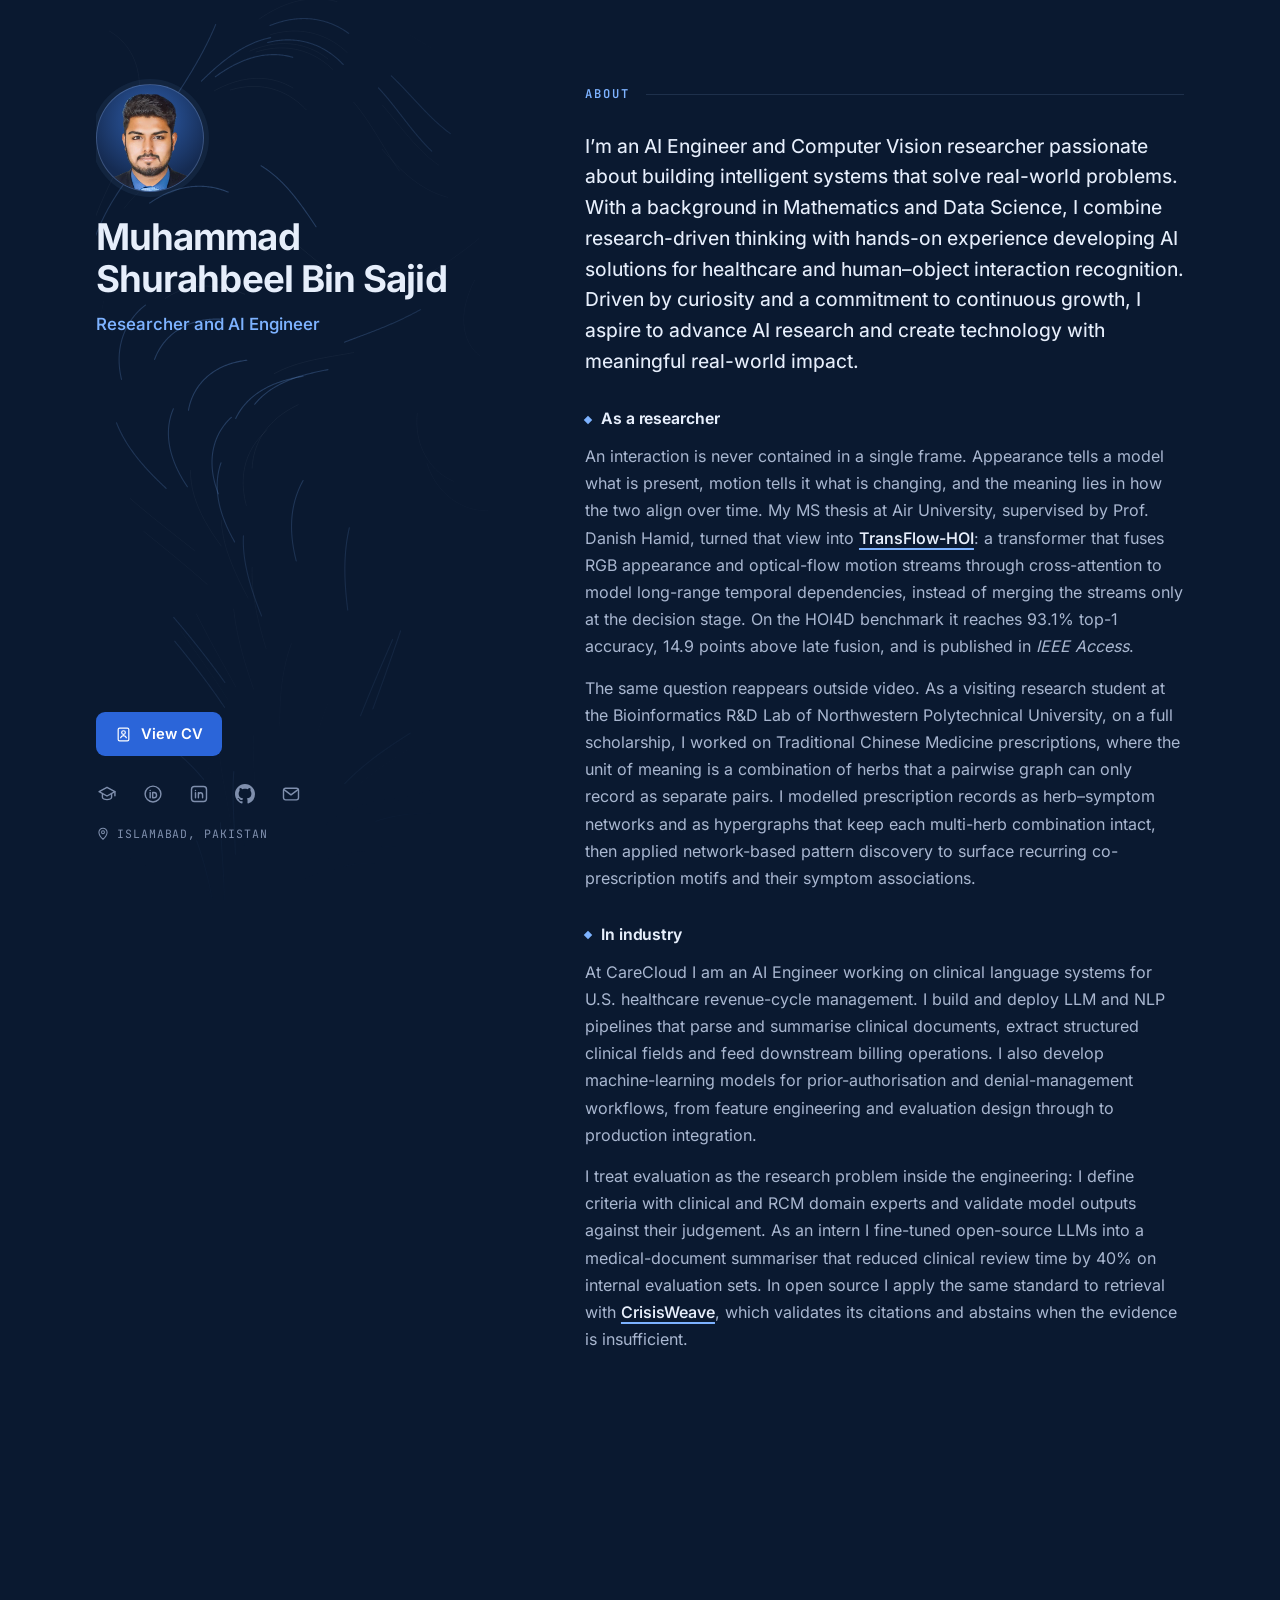
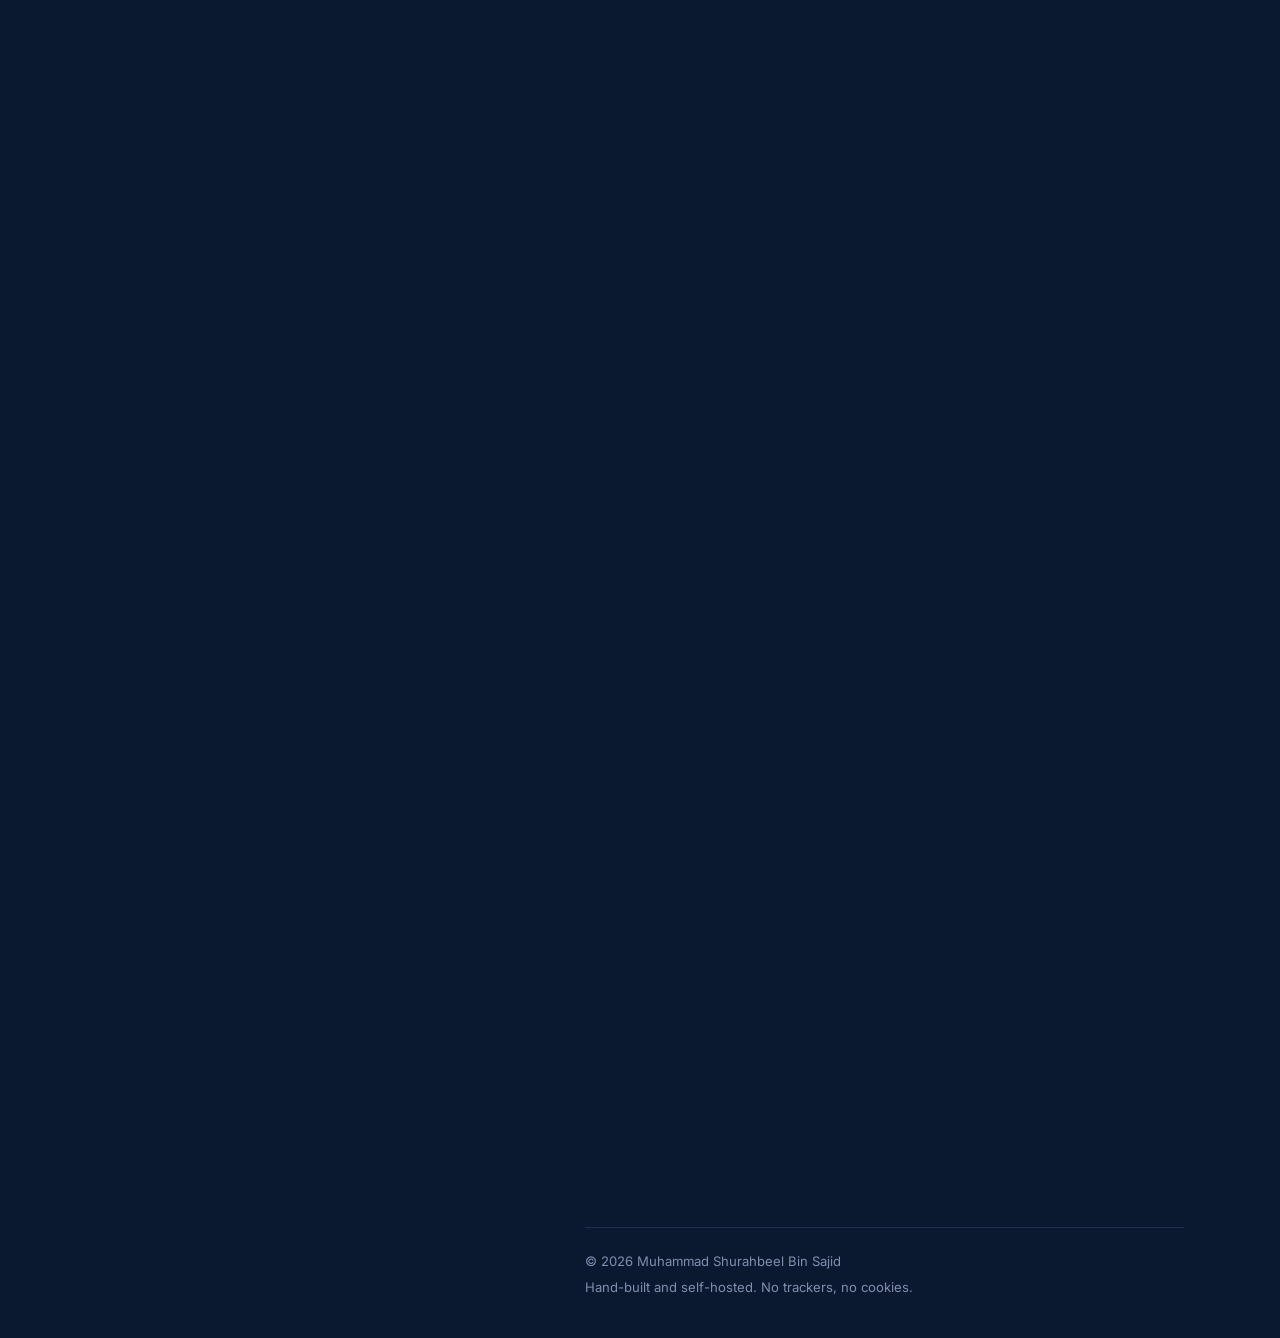
==== commit 882cf6c7: "Update site" ====
--- a/index.html
+++ b/index.html
@@ -166,7 +166,7 @@
     <main id="main">
       <!-- About -->
       <section class="section reveal" id="about" aria-labelledby="about-h" style="padding-bottom: 60px;">
-        <h2 class="section-title" id="about-h">About</h2>
+        <h2 class="section-title" id="about-h" style="font-size: 1.5em;">About</h2>
 
         <p class="lead">
           I’m an AI Engineer and Computer Vision researcher passionate about building intelligent systems that solve real-world problems.
@@ -214,7 +214,7 @@
 
       <!-- Publication -->
       <section class="section reveal" id="publication" aria-labelledby="pub-h" style="padding-bottom: 60px;">
-        <h2 class="section-title" id="pub-h">Publication</h2>
+        <h2 class="section-title" id="pub-h" style="font-size: 1.5em;">Publication</h2>
 
         <article class="card pub" aria-labelledby="pub-1-title" data-live>
           <p class="pub__label">
@@ -289,7 +289,7 @@
 
       <!-- Experience & education -->
       <section class="section reveal" id="experience" aria-labelledby="exp-h" style="padding-bottom: 60px;">
-        <h2 class="section-title" id="exp-h">Experience &amp; education</h2>
+        <h2 class="section-title" id="exp-h" style="font-size: 1.5em;">Experience &amp; education</h2>
 
         <h3 class="sub">Experience</h3>
         <ol class="rows">
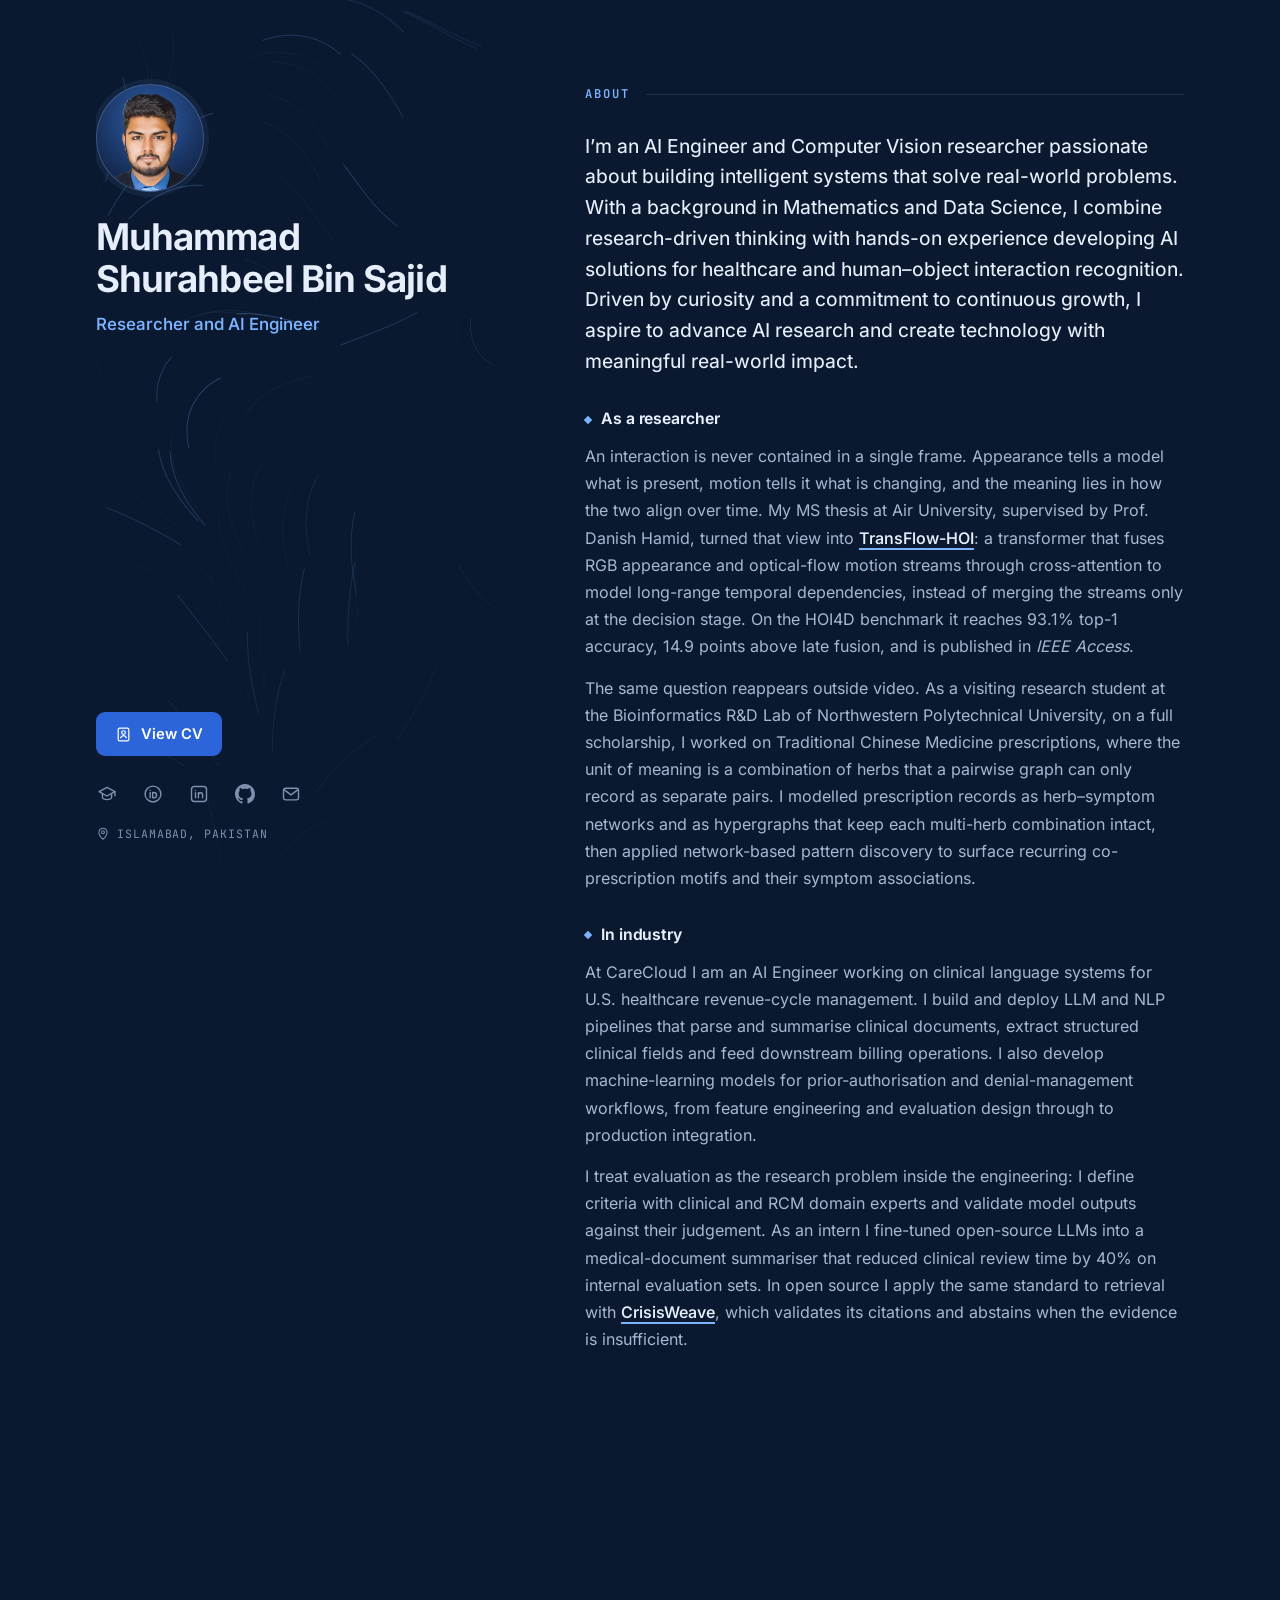
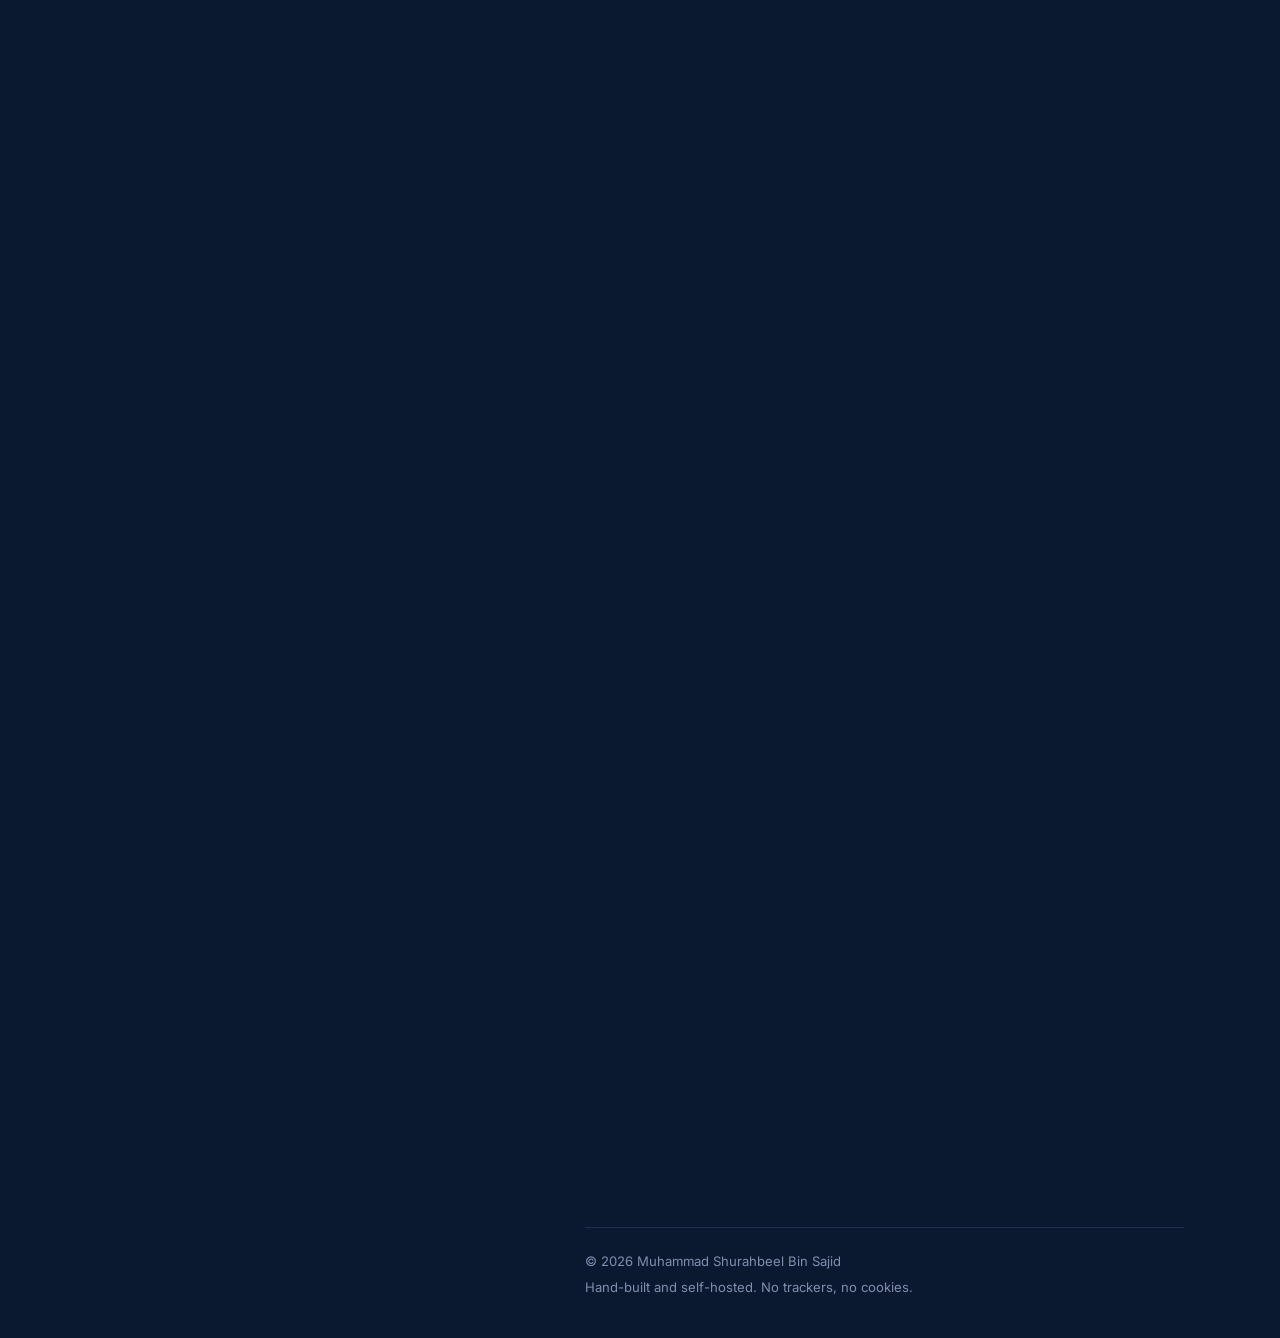
==== commit be584138: "Update site" ====
--- a/index.html
+++ b/index.html
@@ -133,11 +133,11 @@
 
         <nav class="toc" aria-label="Sections">
           <ul>
-            <li><a class="toc__link" href="#about"><span class="toc__line" aria-hidden="true"></span>About</a></li>
-            <li><a class="toc__link" href="#publication"><span class="toc__line" aria-hidden="true"></span>Publication</a></li>
-            <li><a class="toc__link" href="#experience"><span class="toc__line" aria-hidden="true"></span>Experience</a></li>
-            <li><a class="toc__link" href="#projects"><span class="toc__line" aria-hidden="true"></span>Projects</a></li>
-            <li><a class="toc__link" href="#contact"><span class="toc__line" aria-hidden="true"></span>Contact</a></li>
+            <li><a class="toc__link" href="#about" style="font-size: 1.2em;"><span class="toc__line" aria-hidden="true"></span>About</a></li>
+            <li><a class="toc__link" href="#publication" style="font-size: 1.2em;"><span class="toc__line" aria-hidden="true"></span>Publication</a></li>
+            <li><a class="toc__link" href="#experience" style="font-size: 1.2em;"><span class="toc__line" aria-hidden="true"></span>Experience</a></li>
+            <li><a class="toc__link" href="#projects" style="font-size: 1.2em;"><span class="toc__line" aria-hidden="true"></span>Projects</a></li>
+            <li><a class="toc__link" href="#contact" style="font-size: 1.2em;"><span class="toc__line" aria-hidden="true"></span>Contact</a></li>
           </ul>
         </nav>
       </div>
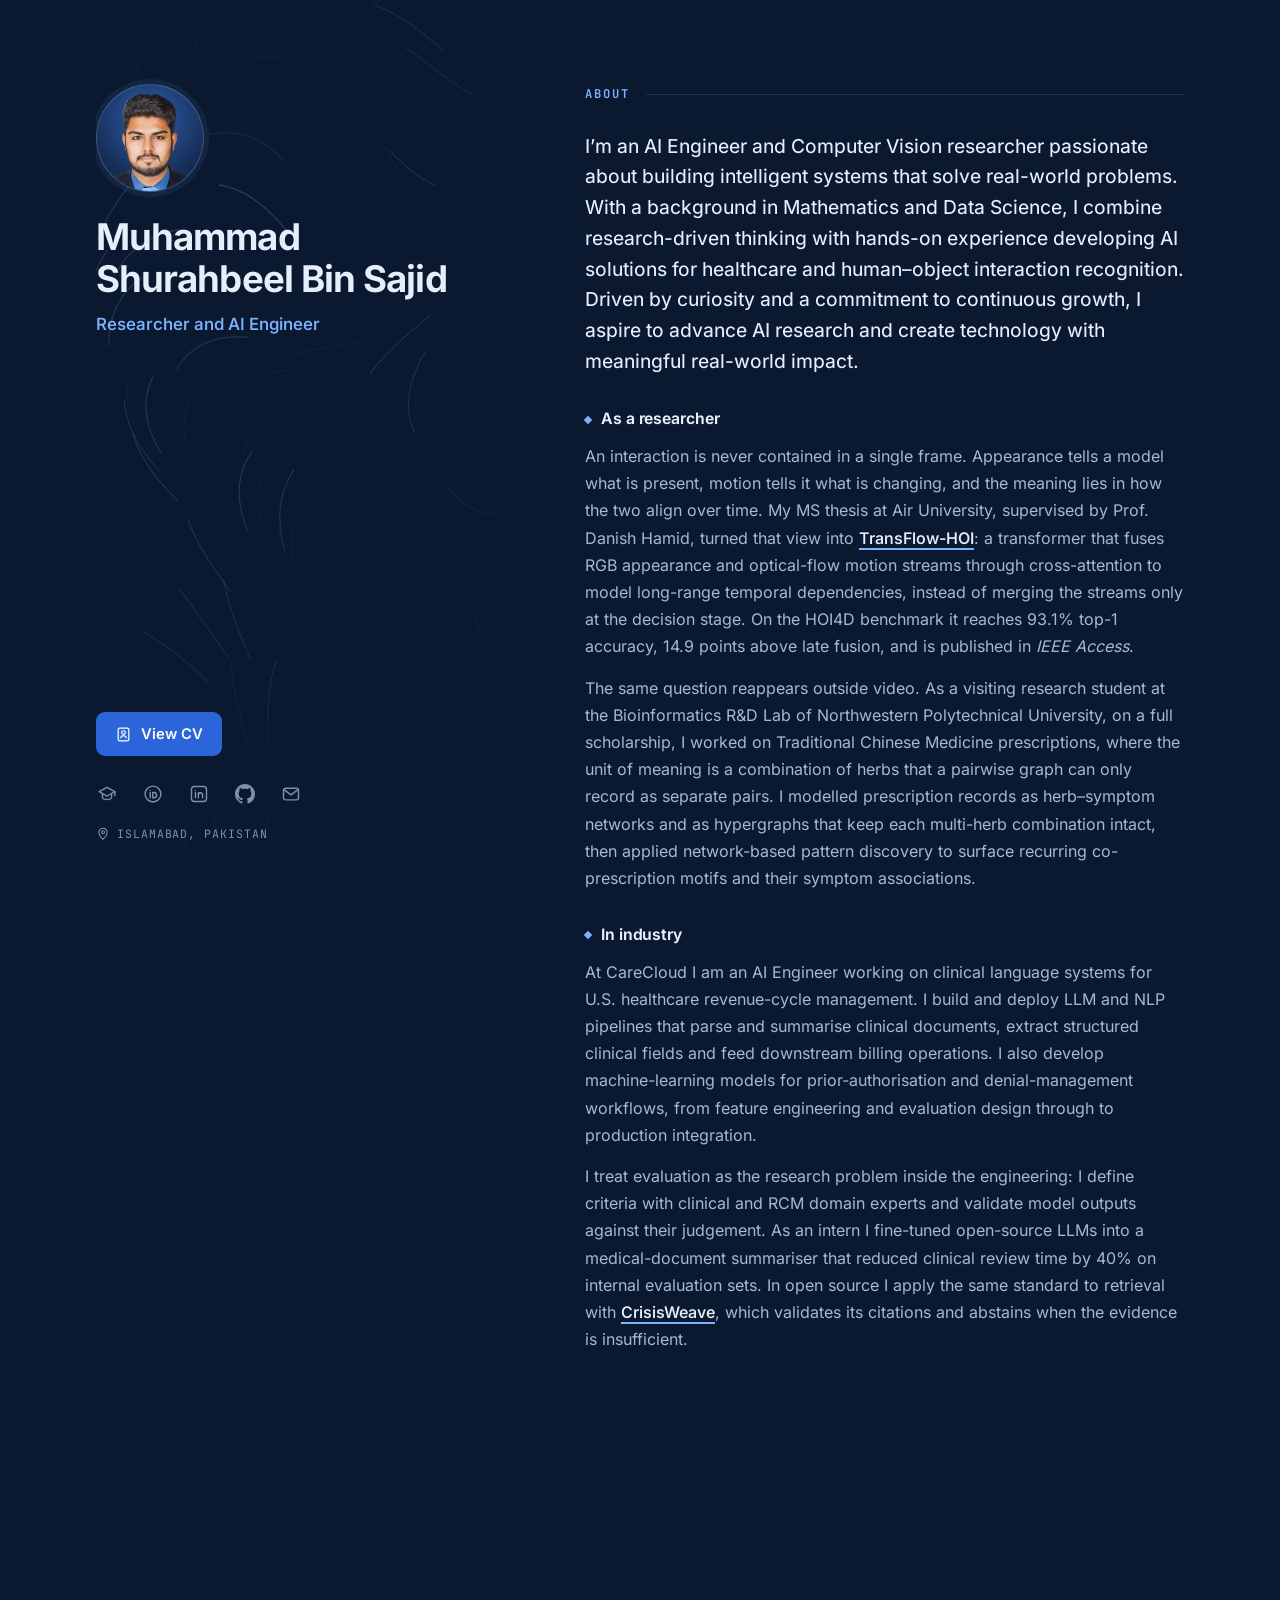
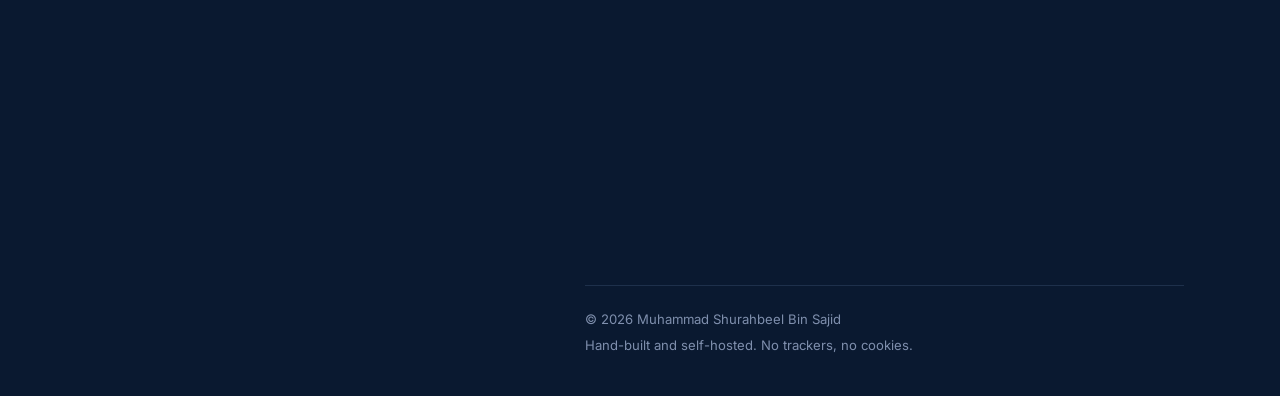
==== commit 0982a788: "Update site" ====
--- a/index.html
+++ b/index.html
@@ -231,6 +231,99 @@
             doi: <a href="https://doi.org/10.1109/ACCESS.2026.3655585" target="_blank" rel="noopener noreferrer">10.1109/ACCESS.2026.3655585</a>
           </p>
 
+          <!-- Technical Flow Diagram -->
+          <div class="tech-diagram" style="margin: 24px 0; text-align: center;">
+            <h3 class="sub" style="color: var(--ink); margin-bottom: 16px;">TransFlow-HOI Architecture</h3>
+            <div class="diagram-container" style="width: 100%; max-width: 600px; height: 400px; position: relative; margin: 0 auto;">
+              <svg width="100%" height="100%" viewBox="0 0 600 400" preserveAspectRatio="xMidYMid meet" class="tech-diagram-animated" style="background: var(--bg-deep); border-radius: var(--radius); border: 1px solid var(--line);">
+                <!-- Definitions -->
+                <defs>
+                  <filter id="glow" x="-50%" y="-50%" width="200%" height="200%">
+                    <feDropShadow dx="0" dy="0" stdDeviation="2" flood-color="var(--accent)" flood-opacity="0.5"/>
+                  </filter>
+                  <style>
+                    .stream { stroke: var(--ink-2); stroke-width: 2; fill: none; }
+                    .stream-active { stroke: var(--accent); stroke-width: 3; fill: none; }
+                    .node { fill: var(--surface); stroke: var(--line-strong); stroke-width: 1.5; }
+                    .node-active { fill: var(--accent-soft); stroke: var(--accent); stroke-width: 2; }
+                    .label { fill: var(--ink-2); font-family: var(--font-mono); font-size: 10px; text-anchor: middle; pointer-events: none; }
+                    .label-active { fill: var(--ink); font-weight: 500; }
+                    .arrow { fill: none; stroke: var(--ink-2); stroke-width: 1.5; marker-end: url(#arrowhead); }
+                    .arrow-active { stroke: var(--accent); stroke-width: 2; }
+                  </style>
+                </defs>
+
+                <!-- Arrowhead marker -->
+                <marker id="arrowhead" markerWidth="6" markerHeight="4" refX="3" refY="2" orient="auto">
+                  <path d="M0,0 L0,4 L6,2 z" fill="var(--ink-2)"/>
+                </marker>
+                <marker id="arrowhead-active" markerWidth="6" markerHeight="4" refX="3" refY="2" orient="auto">
+                  <path d="M0,0 L0,4 L6,2 z" fill="var(--accent)"/>
+                </marker>
+
+                <!-- Video Input -->
+                <rect x="250" y="20" width="100" height="40" class="node" id="video-input"/>
+                <text x="300" y="45" class="label">Input Video Frames</text>
+
+                <!-- Appearance Stream -->
+                <path d="M300,60 C250,80 200,100 150,120" class="stream" id="appearance-path"/>
+                <rect x="100" y="100" width="100" height="40" class="node" id="appearance-stream"/>
+                <text x="150" y="125" class="label">Appearance Stream<br/>RGB → I3D Features</text>
+
+                <!-- Motion Stream -->
+                <path d="M300,60 C350,80 400,100 450,120" class="stream" id="motion-path"/>
+                <rect x="400" y="100" width="100" height="40" class="node" id="motion-stream"/>
+                <text x="450" y="125" class="label">Motion Stream<br/>RGB → Optical Flow</text>
+
+                <!-- Feature Extraction -->
+                <path d="M150,140 C150,180 150,220 150,260" class="stream" id="appearance-features"/>
+                <path d="M450,140 C450,180 450,220 450,260" class="stream" id="motion-features"/>
+                <rect x="100" y="240" width="100" height="40" class="node" id="appearance-features-box"/>
+                <rect x="400" y="240" width="100" height="40" class="node" id="motion-features-box"/>
+                <text x="150" y="265" class="label">Feature Extraction</text>
+                <text x="450" y="265" class="label">Feature Extraction</text>
+
+                <!-- Transformer with Cross-Attention -->
+                <path d="M150,280 C200,300 250,300 300,320" class="stream" id="appearance-to-transformer"/>
+                <path d="M450,280 C400,300 350,300 300,320" class="stream" id="motion-to-transformer"/>
+                <rect x="250" y="300" width="100" height="60" class="node" id="transformer"/>
+                <text x="300" y="330" class="label">Transformer<br/>Cross-Attention Fusion</text>
+
+                <!-- Temporal Modeling -->
+                <path d="M300,360 C300,380 300,400 300,420" class="stream" id="temporal-modeling"/>
+                <rect x="250" y="400" width="100" height="40" class="node" id="temporal-modeling-box"/>
+                <text x="300" y="425" class="label">Temporal Modeling</text>
+
+                <!-- HOI Recognition Output -->
+                <path d="M300,440 C300,460 300,480 300,500" class="stream" id="output-path"/>
+                <rect x="250" y="480" width="100" height="40" class="node" id="output"/>
+                <text x="300" y="505" class="label">HOI Recognition</text>
+
+                <!-- Animated elements -->
+                <circle cx="300" cy="40" r="8" class="node-active" id="video-input-active"/>
+                <path d="M300,60 C250,80 200,100 150,120" class="stream-active" id="appearance-path-active"/>
+                <rect x="100" y="100" width="100" height="40" class="node-active" id="appearance-stream-active"/>
+                <path d="M300,60 C350,80 400,100 450,120" class="stream-active" id="motion-path-active"/>
+                <rect x="400" y="100" width="100" height="40" class="node-active" id="motion-stream-active"/>
+                <path d="M150,140 C150,180 150,220 150,260" class="stream-active" id="appearance-features-active"/>
+                <path d="M450,140 C450,180 450,220 450,260" class="stream-active" id="motion-features-active"/>
+                <rect x="100" y="240" width="100" height="40" class="node-active" id="appearance-features-box-active"/>
+                <rect x="400" y="240" width="100" height="40" class="node-active" id="motion-features-box-active"/>
+                <path d="M150,280 C200,300 250,300 300,320" class="stream-active" id="appearance-to-transformer-active"/>
+                <path d="M450,280 C400,300 350,300 300,320" class="stream-active" id="motion-to-transformer-active"/>
+                <rect x="250" y="300" width="100" height="60" class="node-active" id="transformer-active"/>
+                <path d="M300,360 C300,380 300,400 300,420" class="stream-active" id="temporal-modeling-active"/>
+                <rect x="250" y="400" width="100" height="40" class="node-active" id="temporal-modeling-box-active"/>
+                <path d="M300,440 C300,460 300,480 300,500" class="stream-active" id="output-path-active"/>
+                <rect x="250" y="480" width="100" height="40" class="node-active" id="output-active"/>
+              </svg>
+            </div>
+            <p style="color: var(--ink-3); font-size: 0.85rem; margin-top: 12px; max-width: 500px; line-height: 1.4;">
+              The TransFlow-HOI architecture fuses appearance (RGB/I3D features) and motion (optical flow) streams
+              through cross-attention in a transformer to model long-range temporal dependencies for HOI recognition.
+            </p>
+          </div>
+
           <figure class="results">
             <figcaption>Top-1 accuracy on HOI4D</figcaption>
             <ol class="bars">
--- a/assets/css/main.css
+++ b/assets/css/main.css
@@ -1269,3 +1269,46 @@
     color: #000;
   }
 }
+
+/* ---------- Tech Flow Diagram Animations ---------- */
+@keyframes pulse {
+  0%, 100% { transform: scale(1); }
+  50% { transform: scale(1.05); }
+}
+
+@keyframes wave {
+  0%, 100% { transform: translateY(0); }
+  50% { transform: translateY(-8px); }
+}
+
+@keyframes flow {
+  0% { stroke-dashoffset: 0; }
+  100% { stroke-dashoffset: -20; }
+}
+
+/* Animate when section is visible */
+.js .reveal.is-visible .tech-diagram-animated .node-active {
+  animation: pulse 2s ease-in-out infinite;
+}
+
+.js .reveal.is-visible .tech-diagram-animated .stream-active {
+  animation: wave 2s ease-in-out infinite;
+}
+
+.js .reveal.is-visible .tech-diagram-animated .stream-active {
+  stroke-dasharray: 4 2;
+  animation: flow 3s linear infinite;
+}
+
+/* Reduce motion support */
+@media (prefers-reduced-motion: reduce) {
+  .js .reveal.is-visible .tech-diagram-animated * {
+    animation-duration: 0.01ms !important;
+    animation-iteration-count: 1 !important;
+    transition-duration: 0.01ms !important;
+  }
+  .js .reveal.is-visible .tech-diagram-animated .node-active,
+  .js .reveal.is-visible .tech-diagram-animated .stream-active {
+    transform: none !important;
+  }
+}
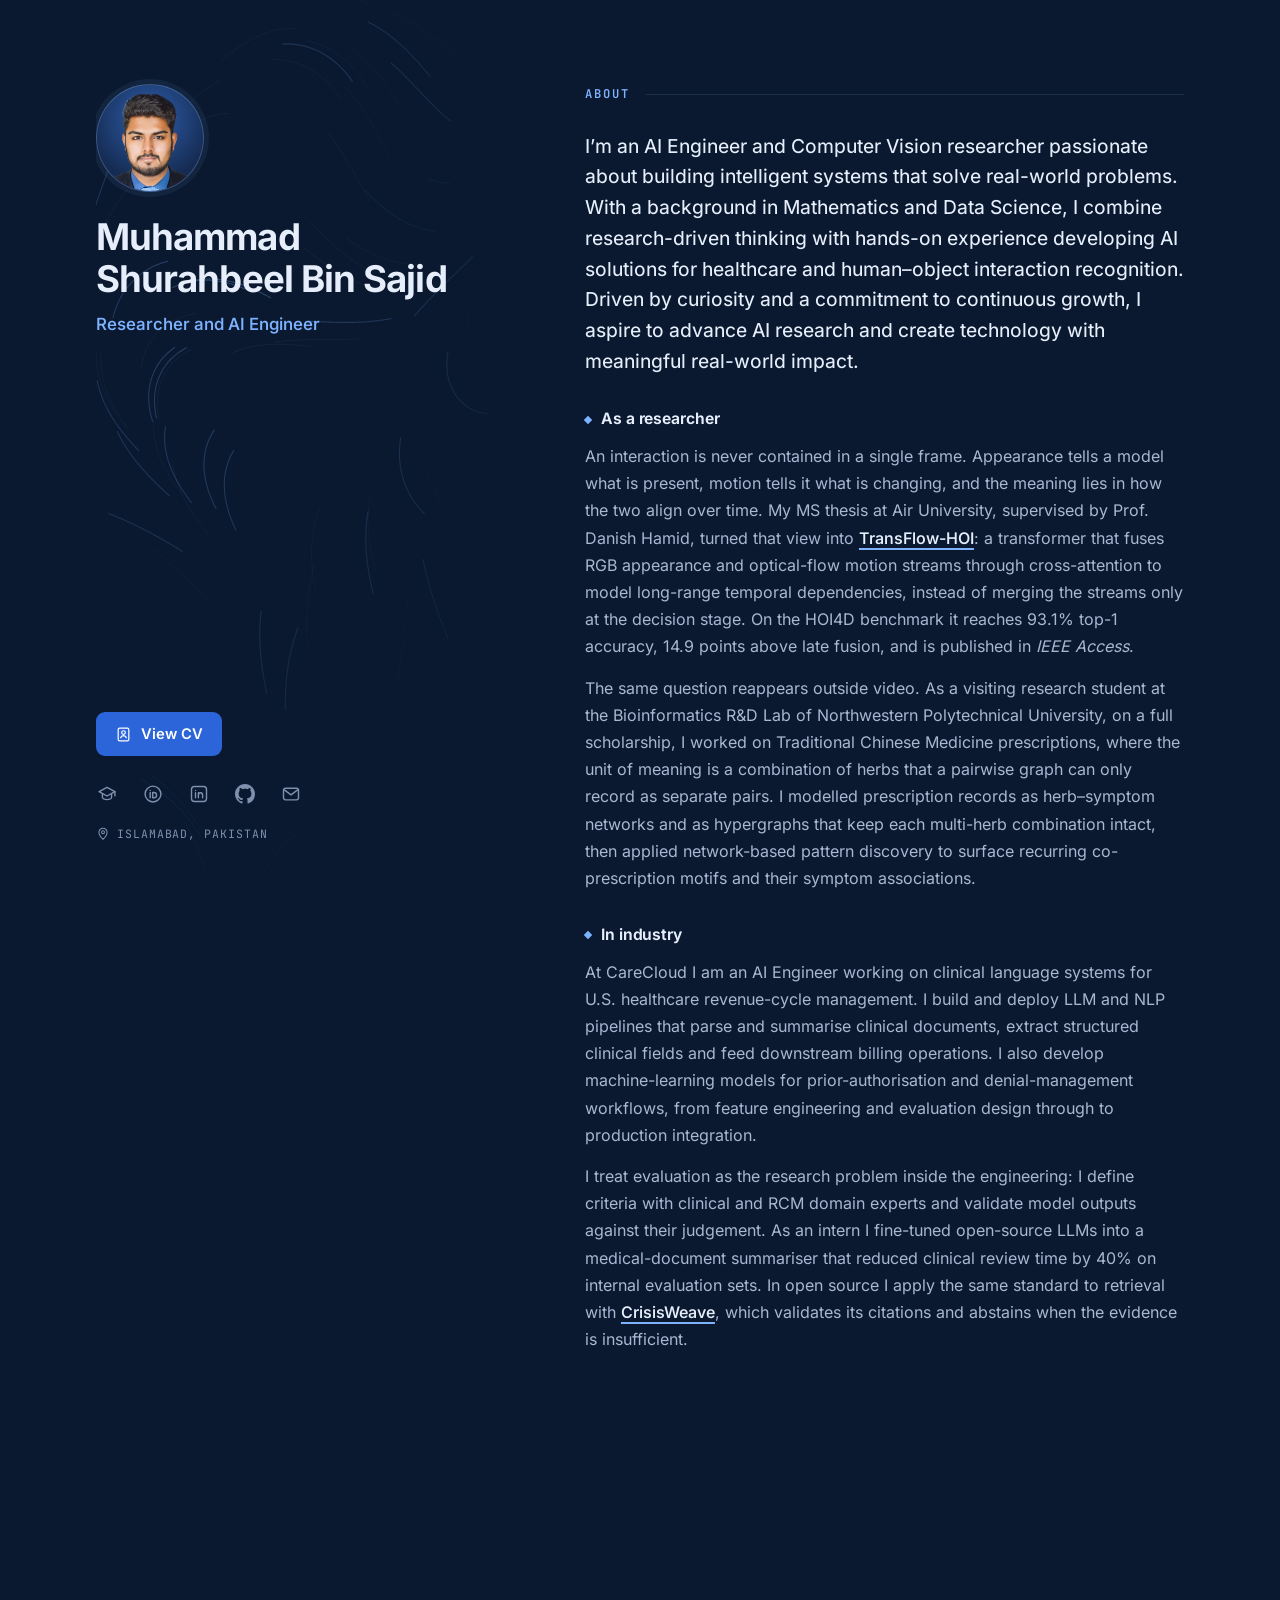
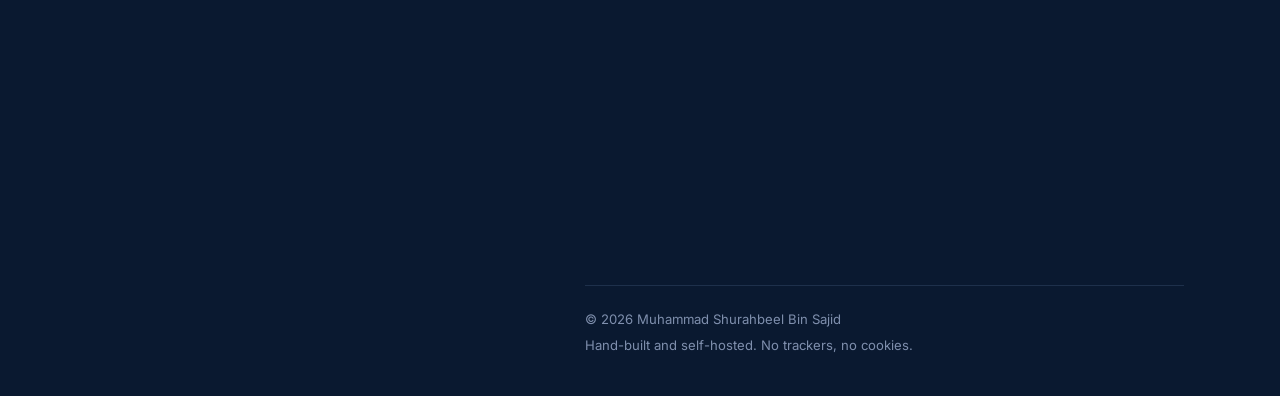
==== commit 45f35a02: "Update site" ====
--- a/index.html
+++ b/index.html
@@ -235,7 +235,9 @@
           <div class="tech-diagram" style="margin: 24px 0; text-align: center;">
             <h3 class="sub" style="color: var(--ink); margin-bottom: 16px;">TransFlow-HOI Architecture</h3>
             <div class="diagram-container" style="width: 100%; max-width: 600px; height: 400px; position: relative; margin: 0 auto;">
-              <svg width="100%" height="100%" viewBox="0 0 600 400" preserveAspectRatio="xMidYMid meet" class="tech-diagram-animated" style="background: var(--bg-deep); border-radius: var(--radius); border: 1px solid var(--line);">
+              <svg width="100%" height="100%" viewBox="0 0 600 400" preserveAspectRatio="xMidYMid meet" class="tech-diagram-animated">
+                <!-- Background rectangle -->
+                <rect width="100%" height="100%" fill="var(--bg-deep)" rx="var(--radius)" stroke="var(--line)" stroke-width="1"/>
                 <!-- Definitions -->
                 <defs>
                   <filter id="glow" x="-50%" y="-50%" width="200%" height="200%">
--- a/assets/css/main.css
+++ b/assets/css/main.css
@@ -1272,13 +1272,13 @@
 
 /* ---------- Tech Flow Diagram Animations ---------- */
 @keyframes pulse {
-  0%, 100% { transform: scale(1); }
-  50% { transform: scale(1.05); }
+  0%, 100% { transform: scale(1); opacity: 1; }
+  50% { transform: scale(1.02); opacity: 0.9; }
 }
 
 @keyframes wave {
   0%, 100% { transform: translateY(0); }
-  50% { transform: translateY(-8px); }
+  50% { transform: translateY(-4px); }
 }
 
 @keyframes flow {
@@ -1292,12 +1292,8 @@
 }
 
 .js .reveal.is-visible .tech-diagram-animated .stream-active {
-  animation: wave 2s ease-in-out infinite;
-}
-
-.js .reveal.is-visible .tech-diagram-animated .stream-active {
   stroke-dasharray: 4 2;
-  animation: flow 3s linear infinite;
+  animation: wave 2s ease-in-out infinite, flow 3s linear infinite;
 }
 
 /* Reduce motion support */
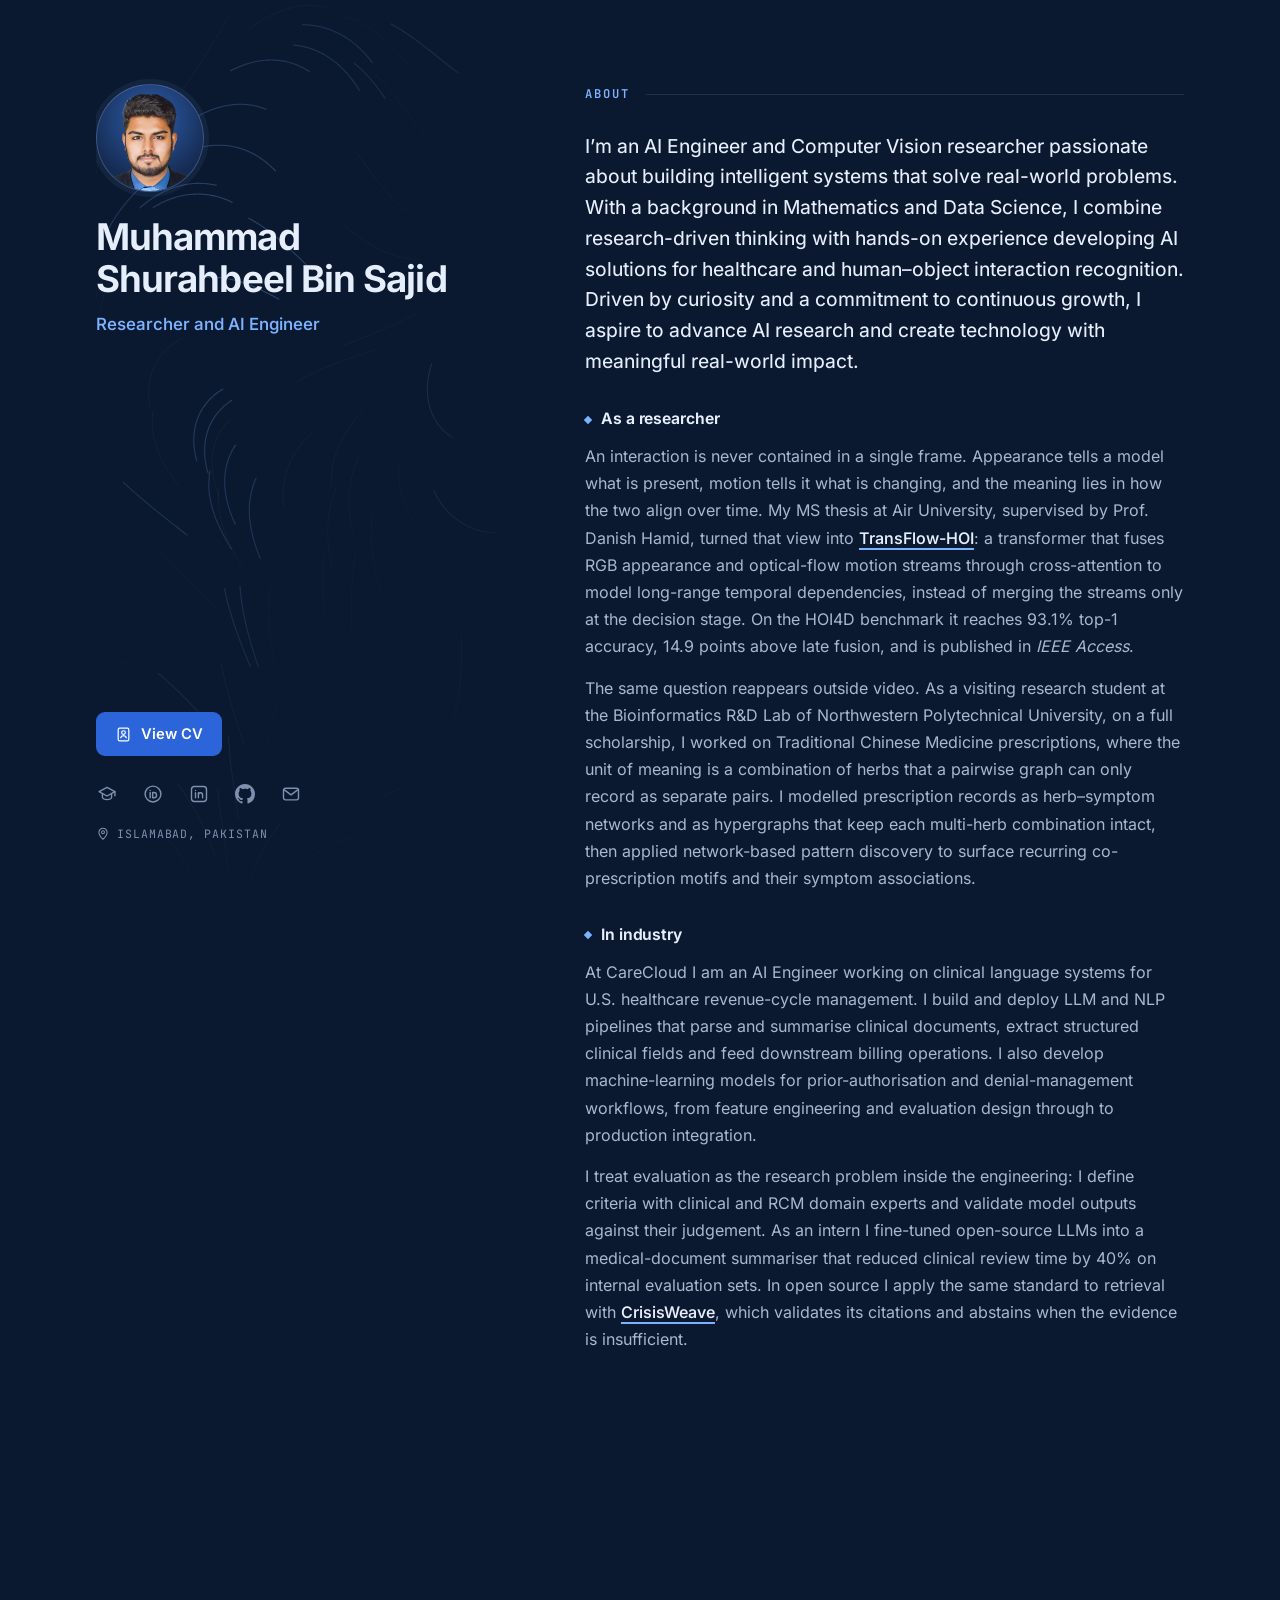
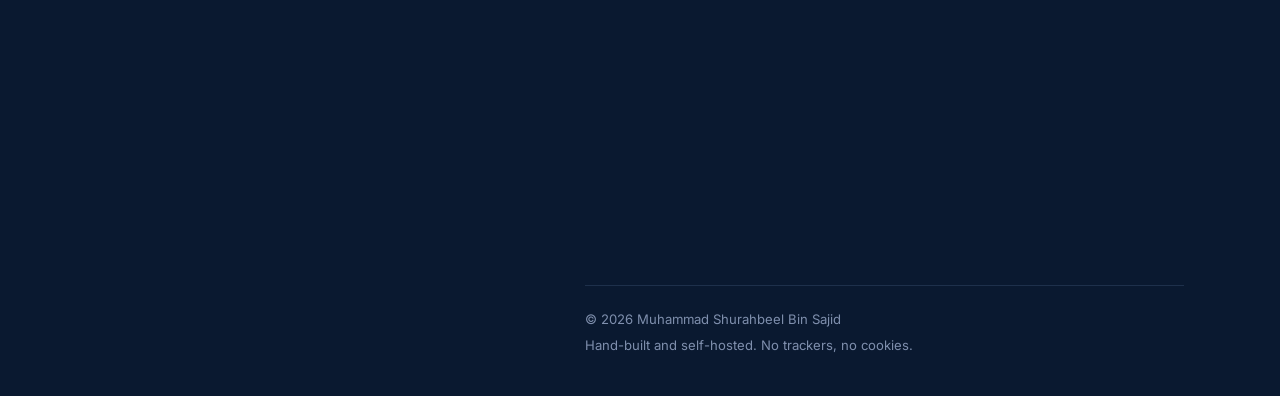
==== commit fc75a680: "Update site" ====
--- a/index.html
+++ b/index.html
@@ -233,34 +233,34 @@
 
           <!-- Technical Flow Diagram -->
           <div class="tech-diagram" style="margin: 24px 0; text-align: center;">
-            <h3 class="sub" style="color: var(--ink); margin-bottom: 16px;">TransFlow-HOI Architecture</h3>
+            <h3 class="sub" style="color: #e6eefb; margin-bottom: 16px;">TransFlow-HOI Architecture</h3>
             <div class="diagram-container" style="width: 100%; max-width: 600px; height: 400px; position: relative; margin: 0 auto;">
               <svg width="100%" height="100%" viewBox="0 0 600 400" preserveAspectRatio="xMidYMid meet" class="tech-diagram-animated">
                 <!-- Background rectangle -->
-                <rect width="100%" height="100%" fill="var(--bg-deep)" rx="var(--radius)" stroke="var(--line)" stroke-width="1"/>
+                <rect width="100%" height="100%" style="fill: #071325; rx: 14px; stroke: rgba(136, 165, 215, 0.16); stroke-width: 1"/>
                 <!-- Definitions -->
                 <defs>
                   <filter id="glow" x="-50%" y="-50%" width="200%" height="200%">
-                    <feDropShadow dx="0" dy="0" stdDeviation="2" flood-color="var(--accent)" flood-opacity="0.5"/>
+                    <feDropShadow dx="0" dy="0" stdDeviation="2" flood-color="#7db2ff" flood-opacity="0.5"/>
                   </filter>
                   <style>
-                    .stream { stroke: var(--ink-2); stroke-width: 2; fill: none; }
-                    .stream-active { stroke: var(--accent); stroke-width: 3; fill: none; }
-                    .node { fill: var(--surface); stroke: var(--line-strong); stroke-width: 1.5; }
-                    .node-active { fill: var(--accent-soft); stroke: var(--accent); stroke-width: 2; }
-                    .label { fill: var(--ink-2); font-family: var(--font-mono); font-size: 10px; text-anchor: middle; pointer-events: none; }
-                    .label-active { fill: var(--ink); font-weight: 500; }
-                    .arrow { fill: none; stroke: var(--ink-2); stroke-width: 1.5; marker-end: url(#arrowhead); }
-                    .arrow-active { stroke: var(--accent); stroke-width: 2; }
+                    .stream { stroke: #a9b7d0; stroke-width: 2; fill: none; }
+                    .stream-active { stroke: #7db2ff; stroke-width: 3; fill: none; }
+                    .node { fill: #10233f; stroke: rgba(136, 165, 215, 0.32); stroke-width: 1.5; }
+                    .node-active { fill: rgba(125, 178, 255, 0.1); stroke: #7db2ff; stroke-width: 2; }
+                    .label { fill: #a9b7d0; font-family: "JetBrains Mono", ui-monospace, SFMono-Regular, Menlo, Consolas, monospace; font-size: 10px; text-anchor: middle; pointer-events: none; }
+                    .label-active { fill: #e6eefb; font-weight: 500; }
+                    .arrow { fill: none; stroke: #a9b7d0; stroke-width: 1.5; marker-end: url(#arrowhead); }
+                    .arrow-active { stroke: #7db2ff; stroke-width: 2; }
                   </style>
                 </defs>
 
                 <!-- Arrowhead marker -->
                 <marker id="arrowhead" markerWidth="6" markerHeight="4" refX="3" refY="2" orient="auto">
-                  <path d="M0,0 L0,4 L6,2 z" fill="var(--ink-2)"/>
+                  <path d="M0,0 L0,4 L6,2 z" fill="#a9b7d0"/>
                 </marker>
                 <marker id="arrowhead-active" markerWidth="6" markerHeight="4" refX="3" refY="2" orient="auto">
-                  <path d="M0,0 L0,4 L6,2 z" fill="var(--accent)"/>
+                  <path d="M0,0 L0,4 L6,2 z" fill="#7db2ff"/>
                 </marker>
 
                 <!-- Video Input -->
@@ -320,7 +320,7 @@
                 <rect x="250" y="480" width="100" height="40" class="node-active" id="output-active"/>
               </svg>
             </div>
-            <p style="color: var(--ink-3); font-size: 0.85rem; margin-top: 12px; max-width: 500px; line-height: 1.4;">
+            <p style="color: #7f8fad; font-size: 0.85rem; margin-top: 12px; max-width: 500px; line-height: 1.4;">
               The TransFlow-HOI architecture fuses appearance (RGB/I3D features) and motion (optical flow) streams
               through cross-attention in a transformer to model long-range temporal dependencies for HOI recognition.
             </p>
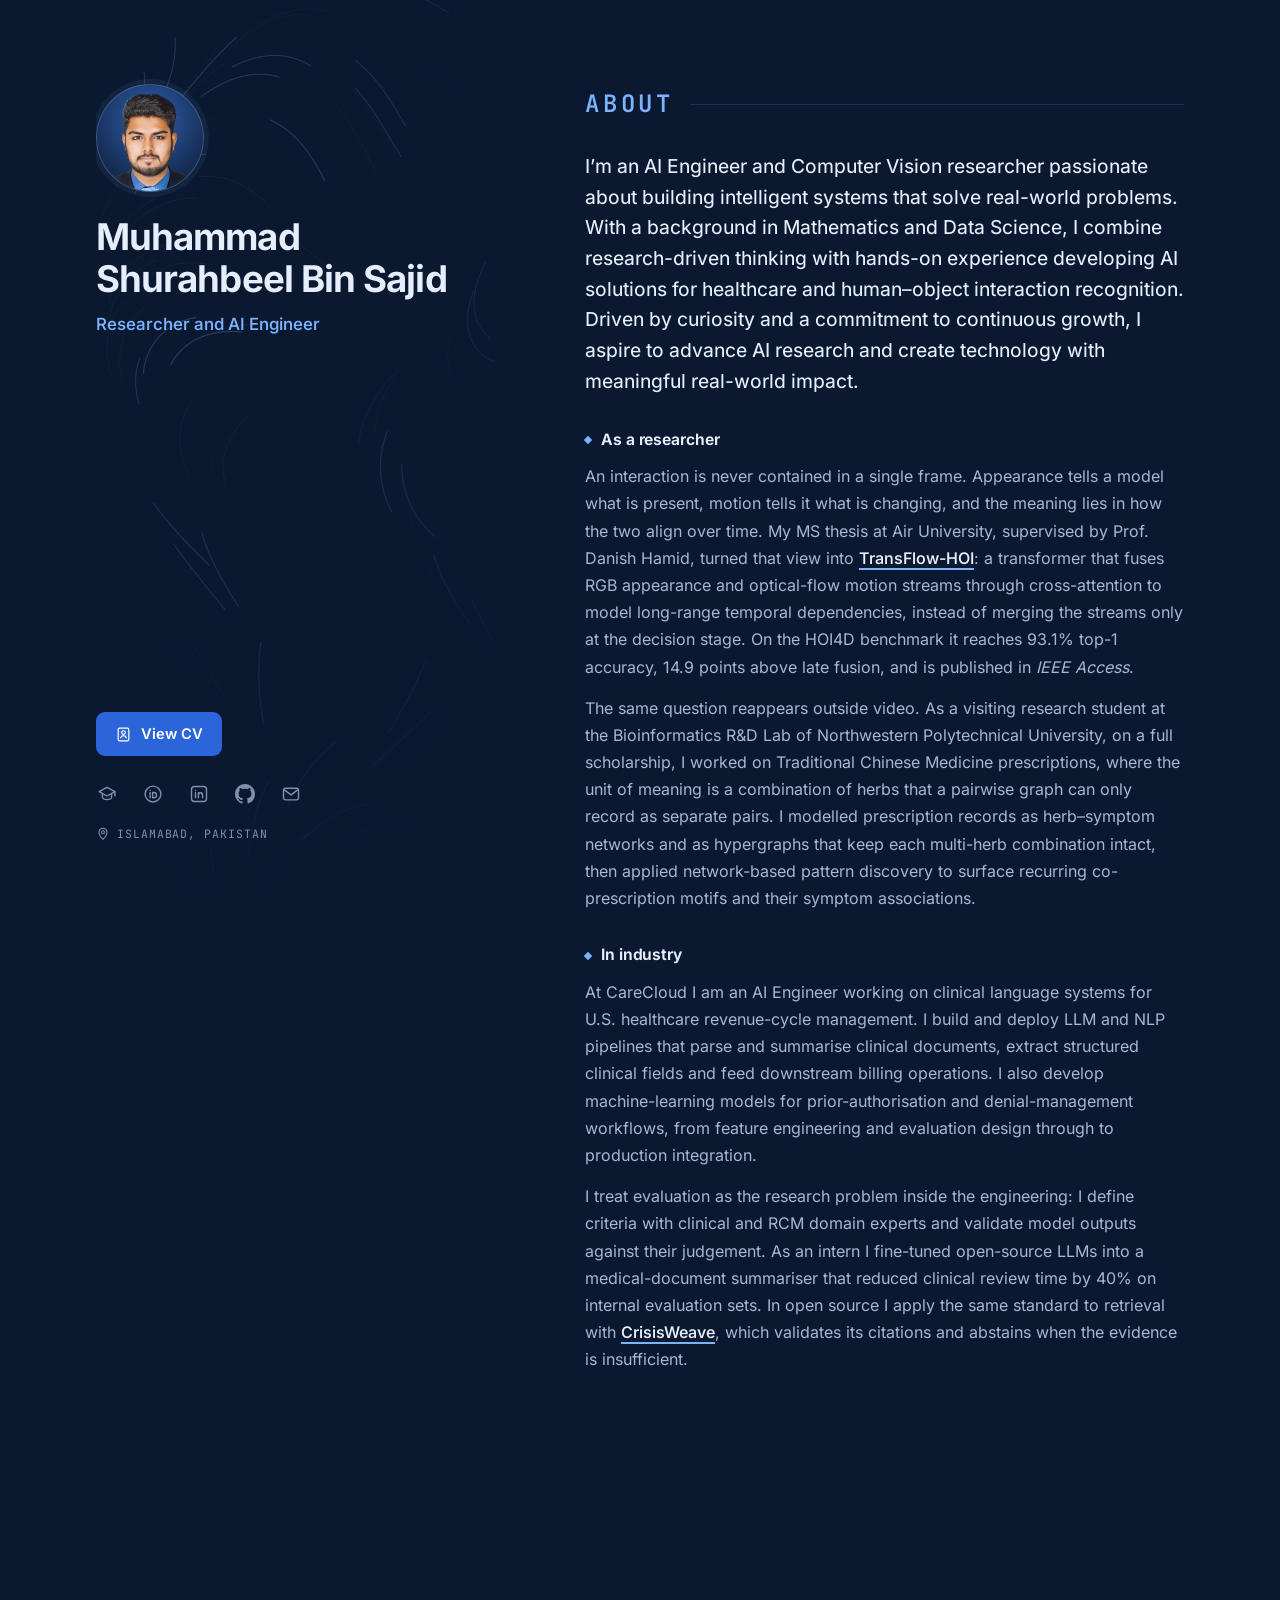
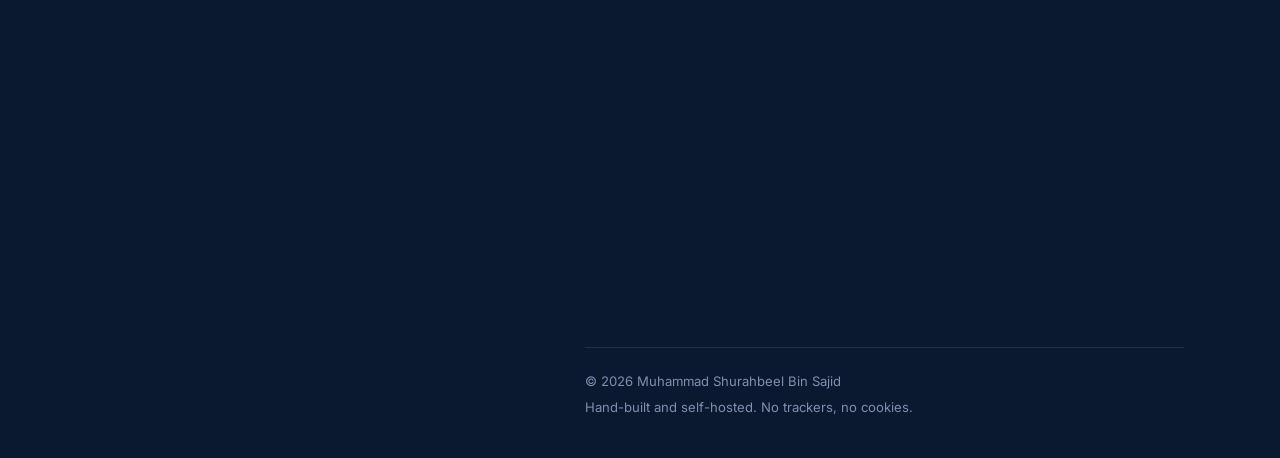
==== commit 60f8e39a: "Update site" ====
--- a/index.html
+++ b/index.html
@@ -133,11 +133,11 @@
 
         <nav class="toc" aria-label="Sections">
           <ul>
-            <li><a class="toc__link" href="#about" style="font-size: 1.2em;"><span class="toc__line" aria-hidden="true"></span>About</a></li>
-            <li><a class="toc__link" href="#publication" style="font-size: 1.2em;"><span class="toc__line" aria-hidden="true"></span>Publication</a></li>
-            <li><a class="toc__link" href="#experience" style="font-size: 1.2em;"><span class="toc__line" aria-hidden="true"></span>Experience</a></li>
-            <li><a class="toc__link" href="#projects" style="font-size: 1.2em;"><span class="toc__line" aria-hidden="true"></span>Projects</a></li>
-            <li><a class="toc__link" href="#contact" style="font-size: 1.2em;"><span class="toc__line" aria-hidden="true"></span>Contact</a></li>
+            <li><a class="toc__link" href="#about"><span class="toc__line" aria-hidden="true"></span>About</a></li>
+            <li><a class="toc__link" href="#publication"><span class="toc__line" aria-hidden="true"></span>Publication</a></li>
+            <li><a class="toc__link" href="#experience"><span class="toc__line" aria-hidden="true"></span>Experience</a></li>
+            <li><a class="toc__link" href="#projects"><span class="toc__line" aria-hidden="true"></span>Projects</a></li>
+            <li><a class="toc__link" href="#contact"><span class="toc__line" aria-hidden="true"></span>Contact</a></li>
           </ul>
         </nav>
       </div>
@@ -165,8 +165,8 @@
     <!-- ============================== CONTENT ============================== -->
     <main id="main">
       <!-- About -->
-      <section class="section reveal" id="about" aria-labelledby="about-h" style="padding-bottom: 60px;">
-        <h2 class="section-title" id="about-h" style="font-size: 1.5em;">About</h2>
+      <section class="section reveal" id="about" aria-labelledby="about-h">
+        <h2 class="section-title" id="about-h">About</h2>
 
         <p class="lead">
           I’m an AI Engineer and Computer Vision researcher passionate about building intelligent systems that solve real-world problems.
@@ -213,8 +213,8 @@
       </section>
 
       <!-- Publication -->
-      <section class="section reveal" id="publication" aria-labelledby="pub-h" style="padding-bottom: 60px;">
-        <h2 class="section-title" id="pub-h" style="font-size: 1.5em;">Publication</h2>
+      <section class="section reveal" id="publication" aria-labelledby="pub-h">
+        <h2 class="section-title" id="pub-h">Publication</h2>
 
         <article class="card pub" aria-labelledby="pub-1-title" data-live>
           <p class="pub__label">
@@ -231,100 +231,91 @@
             doi: <a href="https://doi.org/10.1109/ACCESS.2026.3655585" target="_blank" rel="noopener noreferrer">10.1109/ACCESS.2026.3655585</a>
           </p>
 
-          <!-- Technical Flow Diagram -->
-          <div class="tech-diagram" style="margin: 24px 0; text-align: center;">
-            <h3 class="sub" style="color: #e6eefb; margin-bottom: 16px;">TransFlow-HOI Architecture</h3>
-            <div class="diagram-container" style="width: 100%; max-width: 600px; height: 400px; position: relative; margin: 0 auto;">
-              <svg width="100%" height="100%" viewBox="0 0 600 400" preserveAspectRatio="xMidYMid meet" class="tech-diagram-animated">
-                <!-- Background rectangle -->
-                <rect width="100%" height="100%" style="fill: #071325; rx: 14px; stroke: rgba(136, 165, 215, 0.16); stroke-width: 1"/>
-                <!-- Definitions -->
+          <!-- Architecture diagram (all styling lives in main.css; no inline styles due to CSP) -->
+          <figure class="tech">
+            <h3 class="sub">TransFlow-HOI architecture</h3>
+
+            <div class="tech__frame">
+              <svg class="tech__svg" viewBox="0 0 600 470" role="img" focusable="false"
+                   aria-label="Pipeline diagram: input video frames flow through an appearance stream and a motion stream into a cross-attention transformer, then temporal modeling, producing HOI recognition.">
                 <defs>
-                  <filter id="glow" x="-50%" y="-50%" width="200%" height="200%">
-                    <feDropShadow dx="0" dy="0" stdDeviation="2" flood-color="#7db2ff" flood-opacity="0.5"/>
-                  </filter>
-                  <style>
-                    .stream { stroke: #a9b7d0; stroke-width: 2; fill: none; }
-                    .stream-active { stroke: #7db2ff; stroke-width: 3; fill: none; }
-                    .node { fill: #10233f; stroke: rgba(136, 165, 215, 0.32); stroke-width: 1.5; }
-                    .node-active { fill: rgba(125, 178, 255, 0.1); stroke: #7db2ff; stroke-width: 2; }
-                    .label { fill: #a9b7d0; font-family: "JetBrains Mono", ui-monospace, SFMono-Regular, Menlo, Consolas, monospace; font-size: 10px; text-anchor: middle; pointer-events: none; }
-                    .label-active { fill: #e6eefb; font-weight: 500; }
-                    .arrow { fill: none; stroke: #a9b7d0; stroke-width: 1.5; marker-end: url(#arrowhead); }
-                    .arrow-active { stroke: #7db2ff; stroke-width: 2; }
-                  </style>
+                  <marker id="tech-arrow" viewBox="0 0 8 8" markerWidth="10" markerHeight="10" markerUnits="userSpaceOnUse" refX="6.8" refY="4" orient="auto">
+                    <path d="M0.8 1 7.5 4 0.8 7Z" class="tech__arrow"/>
+                  </marker>
                 </defs>
 
-                <!-- Arrowhead marker -->
-                <marker id="arrowhead" markerWidth="6" markerHeight="4" refX="3" refY="2" orient="auto">
-                  <path d="M0,0 L0,4 L6,2 z" fill="#a9b7d0"/>
-                </marker>
-                <marker id="arrowhead-active" markerWidth="6" markerHeight="4" refX="3" refY="2" orient="auto">
-                  <path d="M0,0 L0,4 L6,2 z" fill="#7db2ff"/>
-                </marker>
-
-                <!-- Video Input -->
-                <rect x="250" y="20" width="100" height="40" class="node" id="video-input"/>
-                <text x="300" y="45" class="label">Input Video Frames</text>
-
-                <!-- Appearance Stream -->
-                <path d="M300,60 C250,80 200,100 150,120" class="stream" id="appearance-path"/>
-                <rect x="100" y="100" width="100" height="40" class="node" id="appearance-stream"/>
-                <text x="150" y="125" class="label">Appearance Stream<br/>RGB → I3D Features</text>
-
-                <!-- Motion Stream -->
-                <path d="M300,60 C350,80 400,100 450,120" class="stream" id="motion-path"/>
-                <rect x="400" y="100" width="100" height="40" class="node" id="motion-stream"/>
-                <text x="450" y="125" class="label">Motion Stream<br/>RGB → Optical Flow</text>
-
-                <!-- Feature Extraction -->
-                <path d="M150,140 C150,180 150,220 150,260" class="stream" id="appearance-features"/>
-                <path d="M450,140 C450,180 450,220 450,260" class="stream" id="motion-features"/>
-                <rect x="100" y="240" width="100" height="40" class="node" id="appearance-features-box"/>
-                <rect x="400" y="240" width="100" height="40" class="node" id="motion-features-box"/>
-                <text x="150" y="265" class="label">Feature Extraction</text>
-                <text x="450" y="265" class="label">Feature Extraction</text>
-
-                <!-- Transformer with Cross-Attention -->
-                <path d="M150,280 C200,300 250,300 300,320" class="stream" id="appearance-to-transformer"/>
-                <path d="M450,280 C400,300 350,300 300,320" class="stream" id="motion-to-transformer"/>
-                <rect x="250" y="300" width="100" height="60" class="node" id="transformer"/>
-                <text x="300" y="330" class="label">Transformer<br/>Cross-Attention Fusion</text>
-
-                <!-- Temporal Modeling -->
-                <path d="M300,360 C300,380 300,400 300,420" class="stream" id="temporal-modeling"/>
-                <rect x="250" y="400" width="100" height="40" class="node" id="temporal-modeling-box"/>
-                <text x="300" y="425" class="label">Temporal Modeling</text>
-
-                <!-- HOI Recognition Output -->
-                <path d="M300,440 C300,460 300,480 300,500" class="stream" id="output-path"/>
-                <rect x="250" y="480" width="100" height="40" class="node" id="output"/>
-                <text x="300" y="505" class="label">HOI Recognition</text>
-
-                <!-- Animated elements -->
-                <circle cx="300" cy="40" r="8" class="node-active" id="video-input-active"/>
-                <path d="M300,60 C250,80 200,100 150,120" class="stream-active" id="appearance-path-active"/>
-                <rect x="100" y="100" width="100" height="40" class="node-active" id="appearance-stream-active"/>
-                <path d="M300,60 C350,80 400,100 450,120" class="stream-active" id="motion-path-active"/>
-                <rect x="400" y="100" width="100" height="40" class="node-active" id="motion-stream-active"/>
-                <path d="M150,140 C150,180 150,220 150,260" class="stream-active" id="appearance-features-active"/>
-                <path d="M450,140 C450,180 450,220 450,260" class="stream-active" id="motion-features-active"/>
-                <rect x="100" y="240" width="100" height="40" class="node-active" id="appearance-features-box-active"/>
-                <rect x="400" y="240" width="100" height="40" class="node-active" id="motion-features-box-active"/>
-                <path d="M150,280 C200,300 250,300 300,320" class="stream-active" id="appearance-to-transformer-active"/>
-                <path d="M450,280 C400,300 350,300 300,320" class="stream-active" id="motion-to-transformer-active"/>
-                <rect x="250" y="300" width="100" height="60" class="node-active" id="transformer-active"/>
-                <path d="M300,360 C300,380 300,400 300,420" class="stream-active" id="temporal-modeling-active"/>
-                <rect x="250" y="400" width="100" height="40" class="node-active" id="temporal-modeling-box-active"/>
-                <path d="M300,440 C300,460 300,480 300,500" class="stream-active" id="output-path-active"/>
-                <rect x="250" y="480" width="100" height="40" class="node-active" id="output-active"/>
+                <!-- Connectors -->
+                <path class="tech__e" d="M300 58 C240 76 185 98 152 122"/>
+                <path class="tech__e" d="M300 58 C360 76 415 98 448 122"/>
+                <path class="tech__e" d="M150 182 C150 220 178 254 205 274"/>
+                <path class="tech__e" d="M450 182 C450 220 422 254 395 274"/>
+                <path class="tech__e" d="M300 308 L300 342"/>
+                <path class="tech__e" d="M300 390 L300 422"/>
+
+                <!-- Nodes -->
+                <g>
+                  <rect class="tech__n" x="235" y="14" width="130" height="44" rx="10"/>
+                  <text class="tech__t1" x="300" y="32">Input frames</text>
+                  <text class="tech__t2" x="300" y="47">HOI4D clips</text>
+                </g>
+                <g>
+                  <rect class="tech__n" x="70" y="124" width="160" height="56" rx="10"/>
+                  <text class="tech__t1" x="150" y="149">Appearance stream</text>
+                  <text class="tech__t2" x="150" y="165">RGB · I3D features</text>
+                </g>
+                <g>
+                  <rect class="tech__n" x="370" y="124" width="160" height="56" rx="10"/>
+                  <text class="tech__t1" x="450" y="149">Motion stream</text>
+                  <text class="tech__t2" x="450" y="165">Optical-flow features</text>
+                </g>
+                <g>
+                  <rect class="tech__n" x="205" y="246" width="190" height="60" rx="10"/>
+                  <text class="tech__t1" x="300" y="272">Cross-attention</text>
+                  <text class="tech__t2" x="300" y="288">Transformer fusion</text>
+                </g>
+                <g>
+                  <rect class="tech__n" x="225" y="344" width="150" height="44" rx="10"/>
+                  <text class="tech__t1" x="300" y="362">Temporal modeling</text>
+                  <text class="tech__t2" x="300" y="378">Long-range cues</text>
+                </g>
+                <g>
+                  <rect class="tech__n" x="232" y="424" width="136" height="38" rx="10"/>
+                  <text class="tech__t1" x="300" y="449">HOI recognition</text>
+                </g>
+
+                <!-- Sequential highlight: six phases light up in pipeline order -->
+                <g class="tech-phase tech-p1">
+                  <rect class="tech__h" x="235" y="14" width="130" height="44" rx="10"/>
+                </g>
+                <g class="tech-phase tech-p2">
+                  <path class="tech__f tech__march" d="M300 58 C240 76 185 98 152 122"/>
+                  <path class="tech__f tech__march" d="M300 58 C360 76 415 98 448 122"/>
+                  <rect class="tech__h" x="70" y="124" width="160" height="56" rx="10"/>
+                  <rect class="tech__h" x="370" y="124" width="160" height="56" rx="10"/>
+                </g>
+                <g class="tech-phase tech-p3">
+                  <path class="tech__f tech__march" d="M150 182 C150 220 178 254 205 274"/>
+                  <path class="tech__f tech__march" d="M450 182 C450 220 422 254 395 274"/>
+                </g>
+                <g class="tech-phase tech-p4">
+                  <rect class="tech__h" x="205" y="246" width="190" height="60" rx="10"/>
+                </g>
+                <g class="tech-phase tech-p5">
+                  <path class="tech__f tech__march" d="M300 308 L300 342"/>
+                  <rect class="tech__h" x="225" y="344" width="150" height="44" rx="10"/>
+                </g>
+                <g class="tech-phase tech-p6">
+                  <path class="tech__f tech__march" d="M300 390 L300 422"/>
+                  <rect class="tech__h" x="232" y="424" width="136" height="38" rx="10"/>
+                </g>
               </svg>
             </div>
-            <p style="color: #7f8fad; font-size: 0.85rem; margin-top: 12px; max-width: 500px; line-height: 1.4;">
+
+            <figcaption class="tech__cap">
               The TransFlow-HOI architecture fuses appearance (RGB/I3D features) and motion (optical flow) streams
               through cross-attention in a transformer to model long-range temporal dependencies for HOI recognition.
-            </p>
-          </div>
+            </figcaption>
+          </figure>
 
           <figure class="results">
             <figcaption>Top-1 accuracy on HOI4D</figcaption>
@@ -383,8 +374,8 @@
       </section>
 
       <!-- Experience & education -->
-      <section class="section reveal" id="experience" aria-labelledby="exp-h" style="padding-bottom: 60px;">
-        <h2 class="section-title" id="exp-h" style="font-size: 1.5em;">Experience &amp; education</h2>
+      <section class="section reveal" id="experience" aria-labelledby="exp-h">
+        <h2 class="section-title" id="exp-h">Experience &amp; education</h2>
 
         <h3 class="sub">Experience</h3>
         <ol class="rows">
@@ -454,7 +445,7 @@
       </section>
 
       <!-- Projects -->
-      <section class="section reveal" id="projects" aria-labelledby="projects-h" style="padding-bottom: 60px;">
+      <section class="section reveal" id="projects" aria-labelledby="projects-h">
         <h2 class="section-title" id="projects-h">Selected projects</h2>
 
         <div class="projects">
@@ -489,7 +480,7 @@
       </section>
 
       <!-- Contact -->
-      <section class="section reveal" id="contact" aria-labelledby="contact-h" style="padding-bottom: 60px;">
+      <section class="section reveal" id="contact" aria-labelledby="contact-h">
         <h2 class="section-title" id="contact-h">Contact</h2>
         <p class="contact__text">
           I welcome conversations about research opportunities and collaboration in video understanding,
--- a/assets/css/main.css
+++ b/assets/css/main.css
@@ -1,1310 +1,1406 @@
-/* ==========================================================================
-   Muhammad Shurahbeel Bin Sajid — personal site
-   Always-dark navy theme. Order: fonts → tokens → base → layout → intro →
-   sections → components → dialog → motion
-   ========================================================================== */
-
-/* ---------- Fonts (self-hosted, SIL Open Font License) ---------- */
-@font-face {
-  font-family: "Inter";
-  src: url("../fonts/inter-wght-normal.woff2") format("woff2");
-  font-weight: 100 900;
-  font-style: normal;
-  font-display: swap;
-}
-@font-face {
-  font-family: "JetBrains Mono";
-  src: url("../fonts/jetbrains-mono-wght-normal.woff2") format("woff2");
-  font-weight: 100 800;
-  font-style: normal;
-  font-display: swap;
-}
-
-/* ---------- Design tokens (single dark navy theme) ---------- */
-:root {
-  color-scheme: dark;
-
-  --bg: #0a1930;
-  --bg-deep: #071325;
-  --surface: #10233f;
-  --surface-2: #162d50;
-  --ink: #e6eefb;
-  --ink-2: #a9b7d0;
-  --ink-3: #7f8fad;
-  --line: rgba(136, 165, 215, 0.16);
-  --line-strong: rgba(136, 165, 215, 0.32);
-  --accent: #7db2ff;
-  --accent-solid: #2b65d9;
-  --accent-solid-hover: #3a76ee;
-  --accent-soft: rgba(125, 178, 255, 0.1);
-  --shadow: 0 18px 40px -24px rgba(2, 8, 20, 0.9);
-
-  /* Intro flow-field colours as "r, g, b" */
-  --flow-a: 125, 178, 255;
-  --flow-b: 230, 238, 251;
-  --flow-alpha-a: 0.3;
-  --flow-alpha-b: 0.07;
-
-  --font-sans: "Inter", system-ui, -apple-system, "Segoe UI", Roboto, "Helvetica Neue", Arial, "Noto Sans", sans-serif;
-  --font-mono: "JetBrains Mono", ui-monospace, SFMono-Regular, Menlo, Consolas, monospace;
-
-  --radius: 14px;
-  --radius-sm: 9px;
-  --ease-out: cubic-bezier(0.16, 1, 0.3, 1);
-}
-
-/* ---------- Base ---------- */
-*,
-*::before,
-*::after {
-  box-sizing: border-box;
-}
-
-html {
-  -webkit-text-size-adjust: 100%;
-  text-size-adjust: 100%;
-  scroll-behavior: smooth;
-  background: var(--bg);
-}
-
-body {
-  position: relative;
-  margin: 0;
-  min-height: 100vh;
-  background: var(--bg);
-  color: var(--ink);
-  font-family: var(--font-sans);
-  font-size: 1rem;
-  line-height: 1.7;
-  -webkit-font-smoothing: antialiased;
-  -moz-osx-font-smoothing: grayscale;
-  text-rendering: optimizeLegibility;
-  overflow-x: clip;
-}
-body::before {
-  /* soft depth: a lighter navy glow top-left, deeper navy bottom-right */
-  content: "";
-  position: fixed;
-  inset: 0;
-  z-index: -1;
-  background:
-    radial-gradient(1100px 720px at 8% -8%, rgba(43, 101, 217, 0.22), transparent 62%),
-    radial-gradient(900px 700px at 110% 110%, var(--bg-deep), transparent 60%);
-  pointer-events: none;
-}
-
-img,
-svg,
-canvas {
-  display: block;
-  max-width: 100%;
-}
-
-a {
-  color: var(--accent);
-  text-decoration-thickness: 1px;
-  text-underline-offset: 0.22em;
-}
-
-h1, h2, h3 {
-  text-wrap: balance;
-}
-
-p {
-  text-wrap: pretty;
-}
-
-::selection {
-  background: var(--accent-solid);
-  color: #fff;
-}
-
-:focus-visible {
-  outline: 2px solid var(--accent);
-  outline-offset: 3px;
-  border-radius: 4px;
-}
-
-.sprite {
-  position: absolute;
-  width: 0;
-  height: 0;
-  overflow: hidden;
-}
-
-.skip-link {
-  position: fixed;
-  top: 12px;
-  left: 12px;
-  z-index: 100;
-  padding: 10px 16px;
-  border-radius: var(--radius-sm);
-  background: var(--ink);
-  color: var(--bg);
-  font-weight: 600;
-  text-decoration: none;
-  transform: translateY(-180%);
-  transition: transform 0.2s var(--ease-out);
-}
-.skip-link:focus {
-  transform: none;
-}
-
-/* ---------- Layout ---------- */
-.page {
-  width: 100%;
-  max-width: 1200px;
-  margin-inline: auto;
-  padding-inline: clamp(20px, 5vw, 56px);
-}
-
-main {
-  padding: 44px 0 28px;
-}
-
-@media (min-width: 1000px) {
-  .page {
-    display: grid;
-    grid-template-columns: minmax(0, 0.8fr) minmax(0, 1.2fr);
-    column-gap: clamp(48px, 7vw, 104px);
-  }
-  main {
-    padding: 84px 0 40px;
-  }
-}
-
-/* ---------- Intro (profile panel; sticky on desktop) ---------- */
-.intro {
-  position: relative;
-  isolation: isolate;
-  padding: 44px 0 0;
-}
-.intro__canvas {
-  position: absolute;
-  inset: 0;
-  z-index: -1;
-  width: 100%;
-  height: 100%;
-  -webkit-mask-image: radial-gradient(120% 95% at 35% 30%, #000 0%, transparent 76%);
-  mask-image: radial-gradient(120% 95% at 35% 30%, #000 0%, transparent 76%);
-  pointer-events: none;
-}
-
-.intro__main {
-  display: grid;
-  grid-template-columns: auto minmax(0, 1fr);
-  column-gap: 18px;
-  align-items: center;
-}
-
-.avatar {
-  grid-row: span 2;
-  width: 84px;
-  height: 84px;
-  overflow: hidden;
-  border: 1px solid var(--line-strong);
-  border-radius: 50%;
-  background: radial-gradient(circle at 50% 32%, #2f5fae 0%, #152b52 70%);
-  box-shadow: 0 0 0 5px rgba(125, 178, 255, 0.07);
-}
-.avatar img {
-  width: 122%;
-  max-width: none;
-  height: auto;
-  margin: 3% 0 0 -11%;
-}
-
-.intro__name {
-  align-self: end;
-  margin: 0;
-  font-size: clamp(1.5rem, 1.1rem + 1.9vw, 1.95rem);
-  font-weight: 680;
-  line-height: 1.14;
-  letter-spacing: -0.025em;
-}
-.intro__title {
-  align-self: start;
-  margin: 4px 0 0;
-  color: var(--accent);
-  font-size: 0.98rem;
-  font-weight: 550;
-}
-.intro__statement {
-  grid-column: 1 / -1;
-  max-width: 38ch;
-  margin: 20px 0 0;
-  color: var(--ink-2);
-}
-.intro__statement em {
-  color: var(--ink);
-  font-style: normal;
-  font-weight: 550;
-}
-
-.toc {
-  display: none;
-}
-
-.intro__foot {
-  margin-top: 26px;
-}
-.intro__actions {
-  display: flex;
-  flex-wrap: wrap;
-  gap: 10px;
-}
-.socials {
-  display: flex;
-  gap: 6px;
-  margin: 18px 0 0 -9px;
-  padding: 0;
-  list-style: none;
-}
-.socials a {
-  display: grid;
-  place-items: center;
-  width: 40px;
-  height: 40px;
-  border-radius: var(--radius-sm);
-  color: var(--ink-3);
-  transition: color 0.2s ease, background-color 0.2s ease, transform 0.3s var(--ease-out);
-}
-.socials a:hover {
-  background: var(--accent-soft);
-  color: var(--accent);
-  transform: translateY(-2px);
-}
-.intro__loc {
-  display: flex;
-  align-items: center;
-  gap: 7px;
-  margin: 10px 0 0;
-  color: var(--ink-3);
-  font-family: var(--font-mono);
-  font-size: 0.72rem;
-  letter-spacing: 0.08em;
-  text-transform: uppercase;
-}
-
-@media (min-width: 1000px) {
-  .intro {
-    position: sticky;
-    top: 0;
-    align-self: start;
-    display: flex;
-    flex-direction: column;
-    justify-content: space-between;
-    gap: 28px;
-    height: 100vh;
-    height: 100dvh;
-    padding: 84px 0 56px;
-    overflow: hidden auto;
-    scrollbar-width: none;
-  }
-  .intro::-webkit-scrollbar {
-    display: none;
-  }
-  .intro__main {
-    display: block;
-  }
-  .avatar {
-    width: 108px;
-    height: 108px;
-  }
-  .intro__name {
-    margin-top: 24px;
-    font-size: clamp(1.9rem, 1.1rem + 1.5vw, 2.35rem);
-  }
-  .intro__title {
-    margin-top: 10px;
-    font-size: 1.05rem;
-  }
-  .intro__statement {
-    margin-top: 16px;
-    max-width: 34ch;
-  }
-  .toc {
-    display: block;
-    margin-top: 40px;
-  }
-  .toc ul {
-    margin: 0;
-    padding: 0;
-    list-style: none;
-  }
-  .toc__link {
-    display: inline-flex;
-    align-items: center;
-    gap: 14px;
-    padding: 7px 0;
-    color: var(--ink-3);
-    font-size: 0.72rem;
-    font-weight: 650;
-    letter-spacing: 0.14em;
-    text-decoration: none;
-    text-transform: uppercase;
-    transition: color 0.2s ease;
-  }
-  .toc__line {
-    width: 28px;
-    height: 1px;
-    background: currentColor;
-    opacity: 0.7;
-    transition: width 0.35s var(--ease-out), background-color 0.2s ease, opacity 0.2s ease;
-  }
-  .toc__link:hover,
-  .toc__link.is-active {
-    color: var(--ink);
-  }
-  .toc__link:hover .toc__line,
-  .toc__link.is-active .toc__line {
-    width: 60px;
-    background: var(--accent);
-    opacity: 1;
-  }
-  .intro__foot {
-    margin-top: 0;
-  }
-}
-
-/* shorter laptop screens: tighten the sticky panel so nothing is cut off */
-@media (min-width: 1000px) and (max-height: 890px) {
-  .intro {
-    gap: 20px;
-    padding: 52px 0 36px;
-  }
-  .avatar {
-    width: 88px;
-    height: 88px;
-  }
-  .intro__name {
-    margin-top: 18px;
-  }
-  .toc {
-    margin-top: 26px;
-  }
-  .toc__link {
-    padding: 5px 0;
-  }
-  main {
-    padding-top: 52px;
-  }
-}
-/* very short screens (e.g. 1366x768 laptops): photo sits beside the name */
-@media (min-width: 1000px) and (max-height: 720px) {
-  .intro {
-    gap: 16px;
-    padding: 40px 0 26px;
-  }
-  .intro__main {
-    display: grid;
-    grid-template-columns: auto minmax(0, 1fr);
-    column-gap: 16px;
-    align-items: center;
-  }
-  .avatar {
-    width: 76px;
-    height: 76px;
-  }
-  .intro__name {
-    margin-top: 0;
-    font-size: 1.62rem;
-  }
-  .intro__title {
-    margin-top: 4px;
-    font-size: 0.98rem;
-  }
-  .intro__statement {
-    grid-column: 1 / -1;
-    font-size: 0.94rem;
-  }
-  .toc {
-    grid-column: 1 / -1;
-    margin-top: 18px;
-  }
-  .toc__link {
-    padding: 3px 0;
-  }
-  .socials {
-    margin-top: 10px;
-  }
-  .intro__loc {
-    margin-top: 6px;
-  }
-  main {
-    padding-top: 40px;
-  }
-}
-
-/* ---------- Buttons ---------- */
-.btn {
-  display: inline-flex;
-  align-items: center;
-  justify-content: center;
-  gap: 9px;
-  min-height: 44px;
-  padding: 0 18px;
-  border: 1px solid transparent;
-  border-radius: var(--radius-sm);
-  font: inherit;
-  font-size: 0.92rem;
-  font-weight: 600;
-  line-height: 1.2;
-  text-decoration: none;
-  cursor: pointer;
-  transition: transform 0.3s var(--ease-out), background-color 0.2s ease, color 0.2s ease,
-    border-color 0.2s ease, box-shadow 0.3s var(--ease-out);
-}
-.btn svg {
-  flex: none;
-}
-.btn:hover {
-  transform: translateY(-2px);
-}
-.btn--primary {
-  background: var(--accent-solid);
-  color: #fff;
-}
-.btn--primary:hover {
-  background: var(--accent-solid-hover);
-  box-shadow: 0 12px 26px -14px var(--accent-solid-hover);
-}
-.btn--ghost {
-  border-color: var(--line-strong);
-  background: rgba(16, 35, 63, 0.5);
-  color: var(--ink);
-}
-.btn--ghost:hover {
-  border-color: var(--accent);
-  color: var(--accent);
-}
-.btn--sm {
-  min-height: 40px;
-  padding: 0 15px;
-  font-size: 0.88rem;
-}
-
-.text-link {
-  display: inline-flex;
-  align-items: center;
-  gap: 6px;
-  color: var(--accent);
-  font-size: 0.94rem;
-  font-weight: 600;
-  text-decoration: none;
-}
-.text-link svg {
-  transition: transform 0.3s var(--ease-out);
-}
-.text-link:hover {
-  text-decoration: underline;
-}
-.text-link:hover svg {
-  transform: translate(2px, -2px);
-}
-
-/* ---------- Sections ---------- */
-.section {
-  padding-bottom: clamp(56px, 7vw, 84px);
-  scroll-margin-top: 28px;
-}
-@media (min-width: 1000px) {
-  .section {
-    scroll-margin-top: 84px;
-  }
-}
-.section-title {
-  display: flex;
-  align-items: center;
-  gap: 16px;
-  margin: 0 0 26px;
-  color: var(--accent);
-  font-family: var(--font-mono);
-  font-size: 0.76rem;
-  font-weight: 600;
-  letter-spacing: 0.16em;
-  text-transform: uppercase;
-}
-.section-title::after {
-  content: "";
-  flex: 1;
-  height: 1px;
-  background: var(--line);
-}
-
-.sub {
-  display: flex;
-  align-items: center;
-  gap: 10px;
-  margin: 30px 0 10px;
-  color: var(--ink);
-  font-size: 0.98rem;
-  font-weight: 650;
-  letter-spacing: -0.005em;
-}
-.sub::before {
-  content: "";
-  flex: none;
-  width: 6px;
-  height: 6px;
-  background: var(--accent);
-  transform: rotate(45deg);
-}
-
-/* About */
-.lead {
-  margin: 0;
-  color: var(--ink);
-  font-size: clamp(1.08rem, 1rem + 0.4vw, 1.2rem);
-  font-weight: 450;
-  line-height: 1.6;
-}
-.lead em {
-  color: var(--accent);
-  font-style: normal;
-}
-.prose p {
-  margin: 0 0 14px;
-  color: var(--ink-2);
-}
-.prose p:last-child {
-  margin-bottom: 0;
-}
-.prose a {
-  color: var(--ink);
-  font-weight: 550;
-  text-decoration-color: var(--accent);
-  text-decoration-thickness: 1.5px;
-}
-.prose a:hover {
-  color: var(--accent);
-}
-
-/* ---------- Cards ---------- */
-.card {
-  position: relative;
-  padding: clamp(20px, 3vw, 30px);
-  border: 1px solid var(--line);
-  border-radius: var(--radius);
-  background: rgba(16, 35, 63, 0.62);
-  transition: border-color 0.25s ease, background-color 0.25s ease, transform 0.4s var(--ease-out),
-    box-shadow 0.4s var(--ease-out);
-}
-
-.tags {
-  display: flex;
-  flex-wrap: wrap;
-  gap: 7px;
-  margin: 0;
-  padding: 0;
-  list-style: none;
-}
-.tags li {
-  padding: 3px 10px;
-  border-radius: 999px;
-  background: var(--accent-soft);
-  color: var(--accent);
-  font-size: 0.76rem;
-  font-weight: 550;
-}
-
-.badge {
-  padding: 2px 9px;
-  border: 1px solid rgba(125, 178, 255, 0.4);
-  border-radius: 999px;
-  color: var(--accent);
-  font-size: 0.64rem;
-  letter-spacing: 0.1em;
-}
-
-/* ---------- Publication ---------- */
-.pub__label {
-  display: flex;
-  flex-wrap: wrap;
-  align-items: center;
-  gap: 6px 12px;
-  margin: 0 0 14px;
-  color: var(--ink-3);
-  font-family: var(--font-mono);
-  font-size: 0.7rem;
-  letter-spacing: 0.1em;
-  text-transform: uppercase;
-}
-.pub__label em {
-  color: var(--ink-2);
-  font-style: normal;
-}
-.pub__title {
-  margin: 0 0 12px;
-  color: var(--ink);
-  font-size: clamp(1.12rem, 1rem + 0.6vw, 1.32rem);
-  font-weight: 640;
-  line-height: 1.36;
-  letter-spacing: -0.012em;
-}
-.pub__authors {
-  margin: 0 0 6px;
-  color: var(--ink-2);
-  font-size: 0.93rem;
-  line-height: 1.6;
-}
-.pub__authors strong {
-  color: var(--ink);
-  font-weight: 650;
-}
-.pub__venue {
-  margin: 0;
-  color: var(--ink-3);
-  font-size: 0.88rem;
-}
-.pub__venue em {
-  color: var(--ink-2);
-}
-.pub__venue a {
-  font-family: var(--font-mono);
-  font-size: 0.82rem;
-}
-
-.results {
-  margin: 24px 0 0;
-  padding-top: 22px;
-  border-top: 1px solid var(--line);
-}
-.results figcaption {
-  margin-bottom: 16px;
-  color: var(--ink-3);
-  font-family: var(--font-mono);
-  font-size: 0.7rem;
-  letter-spacing: 0.1em;
-  text-transform: uppercase;
-}
-.bars {
-  display: grid;
-  gap: 14px;
-  margin: 0;
-  padding: 0;
-  list-style: none;
-}
-.bar {
-  display: grid;
-  grid-template-columns: minmax(0, 1fr) auto;
-  grid-template-areas:
-    "label value"
-    "track track";
-  gap: 7px 12px;
-  align-items: baseline;
-}
-.bar[data-value="93.1"] { --v: 93.1; }
-.bar[data-value="78.2"] { --v: 78.2; }
-.bar[data-value="77.3"] { --v: 77.3; }
-.bar__label {
-  grid-area: label;
-  color: var(--ink-2);
-  font-size: 0.9rem;
-}
-.bar--ours .bar__label {
-  color: var(--ink);
-  font-weight: 600;
-}
-.bar__label em {
-  color: var(--accent);
-  font-style: normal;
-  font-weight: 450;
-}
-.bar__value {
-  grid-area: value;
-  color: var(--ink-2);
-  font-size: 0.98rem;
-  font-variant-numeric: tabular-nums;
-  font-weight: 600;
-  line-height: 1;
-}
-.bar--ours .bar__value {
-  color: var(--accent);
-  font-size: 1.3rem;
-  font-weight: 700;
-}
-.bar__track {
-  grid-area: track;
-  height: 8px;
-  overflow: hidden;
-  border-radius: 999px;
-  background: rgba(136, 165, 215, 0.12);
-}
-.bar__fill {
-  display: block;
-  width: calc(var(--v, 0) * 1%);
-  height: 100%;
-  border-radius: inherit;
-  background: rgba(169, 183, 208, 0.42);
-  transform-origin: 0 50%;
-}
-.bar--ours .bar__fill {
-  background: linear-gradient(90deg, var(--accent-solid), var(--accent));
-}
-.js .pub .bar__fill {
-  transform: scaleX(0);
-  transition: transform 1.5s var(--ease-out);
-}
-.js .pub.is-live .bar__fill {
-  transform: none;
-}
-.js .pub.is-live .bar:nth-child(2) .bar__fill { transition-delay: 0.12s; }
-.js .pub.is-live .bar:nth-child(3) .bar__fill { transition-delay: 0.24s; }
-
-.pub__actions {
-  display: flex;
-  flex-wrap: wrap;
-  gap: 10px;
-  margin-top: 26px;
-}
-
-.cite {
-  margin-top: 22px;
-  padding-top: 16px;
-  border-top: 1px solid var(--line);
-}
-.cite summary {
-  display: inline-flex;
-  align-items: center;
-  gap: 10px;
-  color: var(--ink);
-  font-size: 0.92rem;
-  font-weight: 600;
-  cursor: pointer;
-  list-style: none;
-}
-.cite summary::-webkit-details-marker {
-  display: none;
-}
-.cite summary::before {
-  content: "+";
-  display: inline-grid;
-  place-items: center;
-  width: 22px;
-  height: 22px;
-  border: 1px solid var(--line-strong);
-  border-radius: 6px;
-  font-family: var(--font-mono);
-  font-size: 0.85rem;
-  line-height: 1;
-}
-.cite[open] summary::before {
-  content: "\2212";
-}
-.cite__hint {
-  color: var(--ink-3);
-  font-family: var(--font-mono);
-  font-size: 0.68rem;
-  font-weight: 400;
-  letter-spacing: 0.1em;
-  text-transform: uppercase;
-}
-.cite__body {
-  position: relative;
-  margin-top: 14px;
-}
-.cite pre {
-  margin: 0;
-  padding: 16px 18px;
-  overflow-x: auto;
-  border: 1px solid var(--line);
-  border-radius: var(--radius-sm);
-  background: var(--bg-deep);
-  color: var(--ink-2);
-  font-family: var(--font-mono);
-  font-size: 0.76rem;
-  line-height: 1.65;
-}
-.cite__copy {
-  position: absolute;
-  top: 8px;
-  right: 8px;
-  display: inline-flex;
-  align-items: center;
-  gap: 6px;
-  padding: 5px 11px;
-  border: 1px solid var(--line-strong);
-  border-radius: 7px;
-  background: var(--surface);
-  color: var(--ink);
-  font: inherit;
-  font-size: 0.78rem;
-  cursor: pointer;
-  transition: border-color 0.2s ease, color 0.2s ease;
-}
-.cite__copy:hover {
-  border-color: var(--accent);
-  color: var(--accent);
-}
-html:not(.js) .cite__copy {
-  display: none;
-}
-
-/* ---------- Experience rows ---------- */
-.rows {
-  margin: 0;
-  padding: 0;
-  list-style: none;
-}
-.row {
-  display: grid;
-  grid-template-columns: 148px minmax(0, 1fr);
-  gap: 2px 22px;
-  padding: 13px 0;
-  border-bottom: 1px solid var(--line);
-}
-.row:last-child {
-  border-bottom: 0;
-}
-.row__date {
-  margin: 3px 0 0;
-  color: var(--ink-3);
-  font-family: var(--font-mono);
-  font-size: 0.7rem;
-  letter-spacing: 0.06em;
-  text-transform: uppercase;
-}
-.row__title {
-  margin: 0;
-  color: var(--ink);
-  font-weight: 620;
-  line-height: 1.45;
-}
-.row__title span {
-  display: block;
-  color: var(--accent);
-  font-size: 0.92rem;
-  font-weight: 500;
-}
-.row__note {
-  margin: 5px 0 0;
-  color: var(--ink-2);
-  font-size: 0.92rem;
-  line-height: 1.6;
-}
-.more {
-  margin: 22px 0 0;
-}
-
-@media (max-width: 560px) {
-  .row {
-    grid-template-columns: 1fr;
-  }
-  .row__date {
-    margin: 0 0 2px;
-  }
-}
-
-/* ---------- Projects ---------- */
-.projects {
-  display: grid;
-  gap: 14px;
-}
-.project {
-  display: flex;
-  flex-direction: column;
-  overflow: hidden;
-}
-.project::before {
-  content: "";
-  position: absolute;
-  inset: 0;
-  background: radial-gradient(360px circle at var(--mx, 50%) var(--my, 0%), var(--accent-soft), transparent 45%);
-  opacity: 0;
-  transition: opacity 0.35s ease;
-  pointer-events: none;
-}
-.project:hover {
-  border-color: rgba(125, 178, 255, 0.45);
-  box-shadow: var(--shadow);
-  transform: translateY(-3px);
-}
-.project:hover::before {
-  opacity: 1;
-}
-.project > * {
-  position: relative;
-}
-.project__title {
-  display: flex;
-  align-items: center;
-  gap: 8px;
-  margin: 0 0 4px;
-  font-size: 1.1rem;
-  font-weight: 650;
-  letter-spacing: -0.01em;
-}
-.project__title a {
-  color: var(--ink);
-  text-decoration: none;
-}
-.project__title svg {
-  color: var(--ink-3);
-  transition: transform 0.3s var(--ease-out), color 0.2s ease;
-}
-.project:hover .project__title a,
-.project:hover .project__title svg {
-  color: var(--accent);
-}
-.project:hover .project__title svg {
-  transform: translate(2px, -2px);
-}
-.stretched::after {
-  /* makes the whole card clickable while keeping a single, labelled link */
-  content: "";
-  position: absolute;
-  inset: 0;
-  z-index: 1;
-}
-.project .stretched:focus-visible {
-  outline: none;
-}
-.project:focus-within {
-  border-color: var(--accent);
-}
-.project__tagline {
-  margin: 0 0 12px;
-  color: var(--accent);
-  font-size: 0.88rem;
-  font-weight: 550;
-}
-.project > p:not([class]) {
-  margin: 0 0 18px;
-  color: var(--ink-2);
-  font-size: 0.92rem;
-  line-height: 1.65;
-}
-.project .tags {
-  margin-top: auto;
-}
-
-
-/* ---------- Contact & footer ---------- */
-.contact__text {
-  max-width: 56ch;
-  margin: 0 0 22px;
-  color: var(--ink-2);
-}
-.contact__actions {
-  display: flex;
-  flex-wrap: wrap;
-  gap: 10px;
-}
-.contact__clock {
-  margin: 18px 0 0;
-  color: var(--ink-3);
-  font-family: var(--font-mono);
-  font-size: 0.74rem;
-  letter-spacing: 0.04em;
-}
-.contact__clock time {
-  color: var(--ink-2);
-}
-#contact {
-  padding-bottom: 48px;
-}
-
-.site-footer {
-  display: flex;
-  flex-wrap: wrap;
-  justify-content: space-between;
-  gap: 4px 24px;
-  padding-top: 22px;
-  border-top: 1px solid var(--line);
-  color: var(--ink-3);
-  font-size: 0.82rem;
-}
-.site-footer p {
-  margin: 0;
-}
-
-@media (max-width: 480px) {
-  .intro__actions .btn,
-  .contact__actions .btn {
-    flex: 1 1 auto;
-  }
-  .contact__actions .btn {
-    padding: 0 14px;
-    font-size: 0.86rem;
-  }
-}
-
-/* ---------- CV preview dialog ---------- */
-.cv-modal {
-  width: min(1040px, calc(100vw - 48px));
-  height: min(92vh, 1240px);
-  max-width: none;
-  max-height: none;
-  margin: auto;
-  padding: 0;
-  overflow: hidden;
-  border: 1px solid var(--line-strong);
-  border-radius: var(--radius);
-  background: var(--surface);
-  color: var(--ink);
-  box-shadow: 0 40px 90px -30px rgba(0, 0, 0, 0.8);
-}
-.cv-modal[open] {
-  animation: modal-in 0.35s var(--ease-out);
-}
-.cv-modal::backdrop {
-  background: rgba(4, 10, 22, 0.72);
-  -webkit-backdrop-filter: blur(4px);
-  backdrop-filter: blur(4px);
-}
-.cv-modal__inner {
-  display: flex;
-  flex-direction: column;
-  height: 100%;
-}
-.cv-modal__bar {
-  display: flex;
-  flex-wrap: wrap;
-  align-items: center;
-  justify-content: space-between;
-  gap: 10px 16px;
-  padding: 11px 12px 11px 22px;
-  border-bottom: 1px solid var(--line);
-}
-.cv-modal__title {
-  display: flex;
-  align-items: baseline;
-  gap: 12px;
-  margin: 0;
-  font-size: 1.02rem;
-  font-weight: 650;
-}
-.cv-modal__title span {
-  color: var(--ink-3);
-  font-family: var(--font-mono);
-  font-size: 0.68rem;
-  font-weight: 400;
-  letter-spacing: 0.1em;
-  text-transform: uppercase;
-}
-.cv-modal__actions {
-  display: flex;
-  align-items: center;
-  gap: 8px;
-}
-.cv-modal__btn {
-  display: inline-flex;
-  align-items: center;
-  gap: 7px;
-  height: 36px;
-  padding: 0 13px;
-  border: 1px solid var(--line-strong);
-  border-radius: 8px;
-  color: var(--ink);
-  font-size: 0.84rem;
-  font-weight: 600;
-  text-decoration: none;
-  transition: border-color 0.2s ease, color 0.2s ease, background-color 0.2s ease;
-}
-.cv-modal__btn:hover {
-  border-color: var(--accent);
-  background: var(--accent-soft);
-  color: var(--accent);
-}
-.cv-modal__close {
-  display: grid;
-  place-items: center;
-  width: 36px;
-  height: 36px;
-  padding: 0;
-  border: 1px solid var(--line);
-  border-radius: 8px;
-  background: transparent;
-  color: var(--ink);
-  cursor: pointer;
-  transition: border-color 0.2s ease, background-color 0.2s ease;
-}
-.cv-modal__close:hover {
-  border-color: var(--line-strong);
-  background: var(--accent-soft);
-}
-.cv-modal__body {
-  position: relative;
-  flex: 1;
-  background: var(--bg-deep);
-}
-.cv-modal__loading {
-  position: absolute;
-  inset: 0;
-  display: grid;
-  place-items: center;
-  margin: 0;
-  color: var(--ink-3);
-  font-family: var(--font-mono);
-  font-size: 0.78rem;
-  letter-spacing: 0.06em;
-}
-.cv-modal__frame {
-  position: absolute;
-  inset: 0;
-  width: 100%;
-  height: 100%;
-  border: 0;
-}
-html.modal-open {
-  overflow: hidden;
-}
-@keyframes modal-in {
-  from { opacity: 0; transform: translateY(16px) scale(0.985); }
-  to { opacity: 1; transform: none; }
-}
-
-/* ---------- Motion ---------- */
-@keyframes fade-up {
-  from { opacity: 0; transform: translateY(12px); }
-  to { opacity: 1; transform: none; }
-}
-.avatar { animation: fade-up 0.8s var(--ease-out) 0.05s both; }
-.intro__name { animation: fade-up 0.8s var(--ease-out) 0.12s both; }
-.intro__title { animation: fade-up 0.8s var(--ease-out) 0.18s both; }
-.intro__statement { animation: fade-up 0.8s var(--ease-out) 0.24s both; }
-.toc { animation: fade-up 0.8s var(--ease-out) 0.3s both; }
-.intro__foot { animation: fade-up 0.8s var(--ease-out) 0.36s both; }
-
-/* Scroll reveal (only when JS is running) */
-.js .reveal {
-  transition: opacity 0.8s var(--ease-out), transform 0.8s var(--ease-out);
-}
-.js .reveal:not(.is-visible) {
-  opacity: 0;
-  transform: translateY(18px);
-}
-
-/* ---------- 404 page ---------- */
-.notfound {
-  display: grid;
-  place-items: center;
-  min-height: 100vh;
-  min-height: 100svh;
-  padding: 80px 24px;
-  text-align: center;
-}
-.notfound .notfound__code {
-  margin: 0 0 6px;
-  color: var(--accent);
-  font-family: var(--font-mono);
-  font-size: clamp(3.4rem, 2rem + 8vw, 6rem);
-  font-weight: 600;
-  line-height: 1;
-  letter-spacing: -0.04em;
-}
-.notfound h1 {
-  margin: 0 0 12px;
-  font-size: clamp(1.4rem, 1.1rem + 1.2vw, 1.9rem);
-  font-weight: 650;
-  letter-spacing: -0.02em;
-}
-.notfound p {
-  max-width: 44ch;
-  margin: 0 auto 26px;
-  color: var(--ink-2);
-}
-
-/* ---------- Reduced motion ---------- */
-@media (prefers-reduced-motion: reduce) {
-  html {
-    scroll-behavior: auto;
-  }
-  *,
-  *::before,
-  *::after {
-    animation-duration: 0.01ms !important;
-    animation-iteration-count: 1 !important;
-    transition-duration: 0.01ms !important;
-    transition-delay: 0ms !important;
-  }
-  .js .reveal:not(.is-visible) {
-    opacity: 1;
-    transform: none;
-  }
-  .js .pub .bar__fill {
-    transform: none;
-  }
-}
-
-/* ---------- Print ---------- */
-@media print {
-  .intro__canvas,
-  .toc,
-  .intro__actions,
-  .cv-modal,
-  .cite__copy,
-  body::before {
-    display: none !important;
-  }
-  html,
-  body {
-    background: #fff;
-    color: #000;
-  }
-  .page {
-    display: block;
-  }
-  .intro {
-    position: static;
-    height: auto;
-    padding: 0 0 16px;
-  }
-  .js .reveal:not(.is-visible) {
-    opacity: 1;
-    transform: none;
-  }
-  .card {
-    background: #fff;
-    border-color: #ccc;
-  }
-  .intro__statement,
-  .prose p,
-  .row__note,
-  .pub__authors,
-  .lead,
-  .row__title,
-  .pub__title {
-    color: #000;
-  }
-}
-
-/* ---------- Tech Flow Diagram Animations ---------- */
-@keyframes pulse {
-  0%, 100% { transform: scale(1); opacity: 1; }
-  50% { transform: scale(1.02); opacity: 0.9; }
-}
-
-@keyframes wave {
-  0%, 100% { transform: translateY(0); }
-  50% { transform: translateY(-4px); }
-}
-
-@keyframes flow {
-  0% { stroke-dashoffset: 0; }
-  100% { stroke-dashoffset: -20; }
-}
-
-/* Animate when section is visible */
-.js .reveal.is-visible .tech-diagram-animated .node-active {
-  animation: pulse 2s ease-in-out infinite;
-}
-
-.js .reveal.is-visible .tech-diagram-animated .stream-active {
-  stroke-dasharray: 4 2;
-  animation: wave 2s ease-in-out infinite, flow 3s linear infinite;
-}
-
-/* Reduce motion support */
-@media (prefers-reduced-motion: reduce) {
-  .js .reveal.is-visible .tech-diagram-animated * {
-    animation-duration: 0.01ms !important;
-    animation-iteration-count: 1 !important;
-    transition-duration: 0.01ms !important;
-  }
-  .js .reveal.is-visible .tech-diagram-animated .node-active,
-  .js .reveal.is-visible .tech-diagram-animated .stream-active {
-    transform: none !important;
-  }
-}
+/* ==========================================================================
+   Muhammad Shurahbeel Bin Sajid — personal site
+   Always-dark navy theme. Order: fonts → tokens → base → layout → intro →
+   sections → components → dialog → motion
+   ========================================================================== */
+
+/* ---------- Fonts (self-hosted, SIL Open Font License) ---------- */
+@font-face {
+  font-family: "Inter";
+  src: url("../fonts/inter-wght-normal.woff2") format("woff2");
+  font-weight: 100 900;
+  font-style: normal;
+  font-display: swap;
+}
+@font-face {
+  font-family: "JetBrains Mono";
+  src: url("../fonts/jetbrains-mono-wght-normal.woff2") format("woff2");
+  font-weight: 100 800;
+  font-style: normal;
+  font-display: swap;
+}
+
+/* ---------- Design tokens (single dark navy theme) ---------- */
+:root {
+  color-scheme: dark;
+
+  --bg: #0a1930;
+  --bg-deep: #071325;
+  --surface: #10233f;
+  --surface-2: #162d50;
+  --ink: #e6eefb;
+  --ink-2: #a9b7d0;
+  --ink-3: #7f8fad;
+  --line: rgba(136, 165, 215, 0.16);
+  --line-strong: rgba(136, 165, 215, 0.32);
+  --accent: #7db2ff;
+  --accent-solid: #2b65d9;
+  --accent-solid-hover: #3a76ee;
+  --accent-soft: rgba(125, 178, 255, 0.1);
+  --shadow: 0 18px 40px -24px rgba(2, 8, 20, 0.9);
+
+  /* Intro flow-field colours as "r, g, b" */
+  --flow-a: 125, 178, 255;
+  --flow-b: 230, 238, 251;
+  --flow-alpha-a: 0.3;
+  --flow-alpha-b: 0.07;
+
+  --font-sans: "Inter", system-ui, -apple-system, "Segoe UI", Roboto, "Helvetica Neue", Arial, "Noto Sans", sans-serif;
+  --font-mono: "JetBrains Mono", ui-monospace, SFMono-Regular, Menlo, Consolas, monospace;
+
+  --radius: 14px;
+  --radius-sm: 9px;
+  --ease-out: cubic-bezier(0.16, 1, 0.3, 1);
+}
+
+/* ---------- Base ---------- */
+*,
+*::before,
+*::after {
+  box-sizing: border-box;
+}
+
+html {
+  -webkit-text-size-adjust: 100%;
+  text-size-adjust: 100%;
+  scroll-behavior: smooth;
+  background: var(--bg);
+}
+
+body {
+  position: relative;
+  margin: 0;
+  min-height: 100vh;
+  background: var(--bg);
+  color: var(--ink);
+  font-family: var(--font-sans);
+  font-size: 1rem;
+  line-height: 1.7;
+  -webkit-font-smoothing: antialiased;
+  -moz-osx-font-smoothing: grayscale;
+  text-rendering: optimizeLegibility;
+  overflow-x: clip;
+}
+body::before {
+  /* soft depth: a lighter navy glow top-left, deeper navy bottom-right */
+  content: "";
+  position: fixed;
+  inset: 0;
+  z-index: -1;
+  background:
+    radial-gradient(1100px 720px at 8% -8%, rgba(43, 101, 217, 0.22), transparent 62%),
+    radial-gradient(900px 700px at 110% 110%, var(--bg-deep), transparent 60%);
+  pointer-events: none;
+}
+
+img,
+svg,
+canvas {
+  display: block;
+  max-width: 100%;
+}
+
+a {
+  color: var(--accent);
+  text-decoration-thickness: 1px;
+  text-underline-offset: 0.22em;
+}
+
+h1, h2, h3 {
+  text-wrap: balance;
+}
+
+p {
+  text-wrap: pretty;
+}
+
+::selection {
+  background: var(--accent-solid);
+  color: #fff;
+}
+
+:focus-visible {
+  outline: 2px solid var(--accent);
+  outline-offset: 3px;
+  border-radius: 4px;
+}
+
+.sprite {
+  position: absolute;
+  width: 0;
+  height: 0;
+  overflow: hidden;
+}
+
+.skip-link {
+  position: fixed;
+  top: 12px;
+  left: 12px;
+  z-index: 100;
+  padding: 10px 16px;
+  border-radius: var(--radius-sm);
+  background: var(--ink);
+  color: var(--bg);
+  font-weight: 600;
+  text-decoration: none;
+  transform: translateY(-180%);
+  transition: transform 0.2s var(--ease-out);
+}
+.skip-link:focus {
+  transform: none;
+}
+
+/* ---------- Layout ---------- */
+.page {
+  width: 100%;
+  max-width: 1200px;
+  margin-inline: auto;
+  padding-inline: clamp(20px, 5vw, 56px);
+}
+
+main {
+  padding: 44px 0 28px;
+}
+
+@media (min-width: 1000px) {
+  .page {
+    display: grid;
+    grid-template-columns: minmax(0, 0.8fr) minmax(0, 1.2fr);
+    column-gap: clamp(48px, 7vw, 104px);
+  }
+  main {
+    padding: 84px 0 40px;
+  }
+}
+
+/* ---------- Intro (profile panel; sticky on desktop) ---------- */
+.intro {
+  position: relative;
+  isolation: isolate;
+  padding: 44px 0 0;
+}
+.intro__canvas {
+  position: absolute;
+  inset: 0;
+  z-index: -1;
+  width: 100%;
+  height: 100%;
+  -webkit-mask-image: radial-gradient(120% 95% at 35% 30%, #000 0%, transparent 76%);
+  mask-image: radial-gradient(120% 95% at 35% 30%, #000 0%, transparent 76%);
+  pointer-events: none;
+}
+
+.intro__main {
+  display: grid;
+  grid-template-columns: auto minmax(0, 1fr);
+  column-gap: 18px;
+  align-items: center;
+}
+
+.avatar {
+  grid-row: span 2;
+  width: 84px;
+  height: 84px;
+  overflow: hidden;
+  border: 1px solid var(--line-strong);
+  border-radius: 50%;
+  background: radial-gradient(circle at 50% 32%, #2f5fae 0%, #152b52 70%);
+  box-shadow: 0 0 0 5px rgba(125, 178, 255, 0.07);
+}
+.avatar img {
+  width: 122%;
+  max-width: none;
+  height: auto;
+  margin: 3% 0 0 -11%;
+}
+
+.intro__name {
+  align-self: end;
+  margin: 0;
+  font-size: clamp(1.5rem, 1.1rem + 1.9vw, 1.95rem);
+  font-weight: 680;
+  line-height: 1.14;
+  letter-spacing: -0.025em;
+}
+.intro__title {
+  align-self: start;
+  margin: 4px 0 0;
+  color: var(--accent);
+  font-size: 0.98rem;
+  font-weight: 550;
+}
+.intro__statement {
+  grid-column: 1 / -1;
+  max-width: 38ch;
+  margin: 20px 0 0;
+  color: var(--ink-2);
+}
+.intro__statement em {
+  color: var(--ink);
+  font-style: normal;
+  font-weight: 550;
+}
+
+.toc {
+  display: none;
+}
+
+.intro__foot {
+  margin-top: 26px;
+}
+.intro__actions {
+  display: flex;
+  flex-wrap: wrap;
+  gap: 10px;
+}
+.socials {
+  display: flex;
+  gap: 6px;
+  margin: 18px 0 0 -9px;
+  padding: 0;
+  list-style: none;
+}
+.socials a {
+  display: grid;
+  place-items: center;
+  width: 40px;
+  height: 40px;
+  border-radius: var(--radius-sm);
+  color: var(--ink-3);
+  transition: color 0.2s ease, background-color 0.2s ease, transform 0.3s var(--ease-out);
+}
+.socials a:hover {
+  background: var(--accent-soft);
+  color: var(--accent);
+  transform: translateY(-2px);
+}
+.intro__loc {
+  display: flex;
+  align-items: center;
+  gap: 7px;
+  margin: 10px 0 0;
+  color: var(--ink-3);
+  font-family: var(--font-mono);
+  font-size: 0.72rem;
+  letter-spacing: 0.08em;
+  text-transform: uppercase;
+}
+
+@media (min-width: 1000px) {
+  .intro {
+    position: sticky;
+    top: 0;
+    align-self: start;
+    display: flex;
+    flex-direction: column;
+    justify-content: space-between;
+    gap: 28px;
+    height: 100vh;
+    height: 100dvh;
+    padding: 84px 0 56px;
+    overflow: hidden auto;
+    scrollbar-width: none;
+  }
+  .intro::-webkit-scrollbar {
+    display: none;
+  }
+  .intro__main {
+    display: block;
+  }
+  .avatar {
+    width: 108px;
+    height: 108px;
+  }
+  .intro__name {
+    margin-top: 24px;
+    font-size: clamp(1.9rem, 1.1rem + 1.5vw, 2.35rem);
+  }
+  .intro__title {
+    margin-top: 10px;
+    font-size: 1.05rem;
+  }
+  .intro__statement {
+    margin-top: 16px;
+    max-width: 34ch;
+  }
+  .toc {
+    display: block;
+    margin-top: 40px;
+  }
+  .toc ul {
+    margin: 0;
+    padding: 0;
+    list-style: none;
+  }
+  .toc__link {
+    display: inline-flex;
+    align-items: center;
+    gap: 14px;
+    padding: 7px 0;
+    color: var(--ink-3);
+    font-size: 1.2em;
+    font-weight: 650;
+    letter-spacing: 0.14em;
+    text-decoration: none;
+    text-transform: uppercase;
+    transition: color 0.2s ease;
+  }
+  .toc__line {
+    width: 28px;
+    height: 1px;
+    background: currentColor;
+    opacity: 0.7;
+    transition: width 0.35s var(--ease-out), background-color 0.2s ease, opacity 0.2s ease;
+  }
+  .toc__link:hover,
+  .toc__link.is-active {
+    color: var(--ink);
+  }
+  .toc__link:hover .toc__line,
+  .toc__link.is-active .toc__line {
+    width: 60px;
+    background: var(--accent);
+    opacity: 1;
+  }
+  .intro__foot {
+    margin-top: 0;
+  }
+}
+
+/* shorter laptop screens: tighten the sticky panel so nothing is cut off */
+@media (min-width: 1000px) and (max-height: 890px) {
+  .intro {
+    gap: 20px;
+    padding: 52px 0 36px;
+  }
+  .avatar {
+    width: 88px;
+    height: 88px;
+  }
+  .intro__name {
+    margin-top: 18px;
+  }
+  .toc {
+    margin-top: 26px;
+  }
+  .toc__link {
+    padding: 5px 0;
+  }
+  main {
+    padding-top: 52px;
+  }
+}
+/* very short screens (e.g. 1366x768 laptops): photo sits beside the name */
+@media (min-width: 1000px) and (max-height: 720px) {
+  .intro {
+    gap: 16px;
+    padding: 40px 0 26px;
+  }
+  .intro__main {
+    display: grid;
+    grid-template-columns: auto minmax(0, 1fr);
+    column-gap: 16px;
+    align-items: center;
+  }
+  .avatar {
+    width: 76px;
+    height: 76px;
+  }
+  .intro__name {
+    margin-top: 0;
+    font-size: 1.62rem;
+  }
+  .intro__title {
+    margin-top: 4px;
+    font-size: 0.98rem;
+  }
+  .intro__statement {
+    grid-column: 1 / -1;
+    font-size: 0.94rem;
+  }
+  .toc {
+    grid-column: 1 / -1;
+    margin-top: 18px;
+  }
+  .toc__link {
+    padding: 3px 0;
+  }
+  .socials {
+    margin-top: 10px;
+  }
+  .intro__loc {
+    margin-top: 6px;
+  }
+  main {
+    padding-top: 40px;
+  }
+}
+
+/* ---------- Buttons ---------- */
+.btn {
+  display: inline-flex;
+  align-items: center;
+  justify-content: center;
+  gap: 9px;
+  min-height: 44px;
+  padding: 0 18px;
+  border: 1px solid transparent;
+  border-radius: var(--radius-sm);
+  font: inherit;
+  font-size: 0.92rem;
+  font-weight: 600;
+  line-height: 1.2;
+  text-decoration: none;
+  cursor: pointer;
+  transition: transform 0.3s var(--ease-out), background-color 0.2s ease, color 0.2s ease,
+    border-color 0.2s ease, box-shadow 0.3s var(--ease-out);
+}
+.btn svg {
+  flex: none;
+}
+.btn:hover {
+  transform: translateY(-2px);
+}
+.btn--primary {
+  background: var(--accent-solid);
+  color: #fff;
+}
+.btn--primary:hover {
+  background: var(--accent-solid-hover);
+  box-shadow: 0 12px 26px -14px var(--accent-solid-hover);
+}
+.btn--ghost {
+  border-color: var(--line-strong);
+  background: rgba(16, 35, 63, 0.5);
+  color: var(--ink);
+}
+.btn--ghost:hover {
+  border-color: var(--accent);
+  color: var(--accent);
+}
+.btn--sm {
+  min-height: 40px;
+  padding: 0 15px;
+  font-size: 0.88rem;
+}
+
+.text-link {
+  display: inline-flex;
+  align-items: center;
+  gap: 6px;
+  color: var(--accent);
+  font-size: 0.94rem;
+  font-weight: 600;
+  text-decoration: none;
+}
+.text-link svg {
+  transition: transform 0.3s var(--ease-out);
+}
+.text-link:hover {
+  text-decoration: underline;
+}
+.text-link:hover svg {
+  transform: translate(2px, -2px);
+}
+
+/* ---------- Sections ---------- */
+.section {
+  padding-bottom: clamp(56px, 7vw, 84px);
+  scroll-margin-top: 28px;
+}
+@media (min-width: 1000px) {
+  .section {
+    scroll-margin-top: 84px;
+  }
+}
+.section-title {
+  display: flex;
+  align-items: center;
+  gap: 16px;
+  margin: 0 0 26px;
+  color: var(--accent);
+  font-family: var(--font-mono);
+  font-size: 1.5em;
+  font-weight: 600;
+  letter-spacing: 0.16em;
+  text-transform: uppercase;
+}
+.section-title::after {
+  content: "";
+  flex: 1;
+  height: 1px;
+  background: var(--line);
+}
+
+.sub {
+  display: flex;
+  align-items: center;
+  gap: 10px;
+  margin: 30px 0 10px;
+  color: var(--ink);
+  font-size: 0.98rem;
+  font-weight: 650;
+  letter-spacing: -0.005em;
+}
+.sub::before {
+  content: "";
+  flex: none;
+  width: 6px;
+  height: 6px;
+  background: var(--accent);
+  transform: rotate(45deg);
+}
+
+/* About */
+.lead {
+  margin: 0;
+  color: var(--ink);
+  font-size: clamp(1.08rem, 1rem + 0.4vw, 1.2rem);
+  font-weight: 450;
+  line-height: 1.6;
+}
+.lead em {
+  color: var(--accent);
+  font-style: normal;
+}
+.prose p {
+  margin: 0 0 14px;
+  color: var(--ink-2);
+}
+.prose p:last-child {
+  margin-bottom: 0;
+}
+.prose a {
+  color: var(--ink);
+  font-weight: 550;
+  text-decoration-color: var(--accent);
+  text-decoration-thickness: 1.5px;
+}
+.prose a:hover {
+  color: var(--accent);
+}
+
+/* ---------- Cards ---------- */
+.card {
+  position: relative;
+  padding: clamp(20px, 3vw, 30px);
+  border: 1px solid var(--line);
+  border-radius: var(--radius);
+  background: rgba(16, 35, 63, 0.62);
+  transition: border-color 0.25s ease, background-color 0.25s ease, transform 0.4s var(--ease-out),
+    box-shadow 0.4s var(--ease-out);
+}
+
+.tags {
+  display: flex;
+  flex-wrap: wrap;
+  gap: 7px;
+  margin: 0;
+  padding: 0;
+  list-style: none;
+}
+.tags li {
+  padding: 3px 10px;
+  border-radius: 999px;
+  background: var(--accent-soft);
+  color: var(--accent);
+  font-size: 0.76rem;
+  font-weight: 550;
+}
+
+.badge {
+  padding: 2px 9px;
+  border: 1px solid rgba(125, 178, 255, 0.4);
+  border-radius: 999px;
+  color: var(--accent);
+  font-size: 0.64rem;
+  letter-spacing: 0.1em;
+}
+
+/* ---------- Publication ---------- */
+.pub__label {
+  display: flex;
+  flex-wrap: wrap;
+  align-items: center;
+  gap: 6px 12px;
+  margin: 0 0 14px;
+  color: var(--ink-3);
+  font-family: var(--font-mono);
+  font-size: 0.7rem;
+  letter-spacing: 0.1em;
+  text-transform: uppercase;
+}
+.pub__label em {
+  color: var(--ink-2);
+  font-style: normal;
+}
+.pub__title {
+  margin: 0 0 12px;
+  color: var(--ink);
+  font-size: clamp(1.12rem, 1rem + 0.6vw, 1.32rem);
+  font-weight: 640;
+  line-height: 1.36;
+  letter-spacing: -0.012em;
+}
+.pub__authors {
+  margin: 0 0 6px;
+  color: var(--ink-2);
+  font-size: 0.93rem;
+  line-height: 1.6;
+}
+.pub__authors strong {
+  color: var(--ink);
+  font-weight: 650;
+}
+.pub__venue {
+  margin: 0;
+  color: var(--ink-3);
+  font-size: 0.88rem;
+}
+.pub__venue em {
+  color: var(--ink-2);
+}
+.pub__venue a {
+  font-family: var(--font-mono);
+  font-size: 0.82rem;
+}
+
+.results {
+  margin: 24px 0 0;
+  padding-top: 22px;
+  border-top: 1px solid var(--line);
+}
+.results figcaption {
+  margin-bottom: 16px;
+  color: var(--ink-3);
+  font-family: var(--font-mono);
+  font-size: 0.7rem;
+  letter-spacing: 0.1em;
+  text-transform: uppercase;
+}
+.bars {
+  display: grid;
+  gap: 14px;
+  margin: 0;
+  padding: 0;
+  list-style: none;
+}
+.bar {
+  display: grid;
+  grid-template-columns: minmax(0, 1fr) auto;
+  grid-template-areas:
+    "label value"
+    "track track";
+  gap: 7px 12px;
+  align-items: baseline;
+}
+.bar[data-value="93.1"] { --v: 93.1; }
+.bar[data-value="78.2"] { --v: 78.2; }
+.bar[data-value="77.3"] { --v: 77.3; }
+.bar__label {
+  grid-area: label;
+  color: var(--ink-2);
+  font-size: 0.9rem;
+}
+.bar--ours .bar__label {
+  color: var(--ink);
+  font-weight: 600;
+}
+.bar__label em {
+  color: var(--accent);
+  font-style: normal;
+  font-weight: 450;
+}
+.bar__value {
+  grid-area: value;
+  color: var(--ink-2);
+  font-size: 0.98rem;
+  font-variant-numeric: tabular-nums;
+  font-weight: 600;
+  line-height: 1;
+}
+.bar--ours .bar__value {
+  color: var(--accent);
+  font-size: 1.3rem;
+  font-weight: 700;
+}
+.bar__track {
+  grid-area: track;
+  height: 8px;
+  overflow: hidden;
+  border-radius: 999px;
+  background: rgba(136, 165, 215, 0.12);
+}
+.bar__fill {
+  display: block;
+  width: calc(var(--v, 0) * 1%);
+  height: 100%;
+  border-radius: inherit;
+  background: rgba(169, 183, 208, 0.42);
+  transform-origin: 0 50%;
+}
+.bar--ours .bar__fill {
+  background: linear-gradient(90deg, var(--accent-solid), var(--accent));
+}
+.js .pub .bar__fill {
+  transform: scaleX(0);
+  transition: transform 1.5s var(--ease-out);
+}
+.js .pub.is-live .bar__fill {
+  transform: none;
+}
+.js .pub.is-live .bar:nth-child(2) .bar__fill { transition-delay: 0.12s; }
+.js .pub.is-live .bar:nth-child(3) .bar__fill { transition-delay: 0.24s; }
+
+.pub__actions {
+  display: flex;
+  flex-wrap: wrap;
+  gap: 10px;
+  margin-top: 26px;
+}
+
+.cite {
+  margin-top: 22px;
+  padding-top: 16px;
+  border-top: 1px solid var(--line);
+}
+.cite summary {
+  display: inline-flex;
+  align-items: center;
+  gap: 10px;
+  color: var(--ink);
+  font-size: 0.92rem;
+  font-weight: 600;
+  cursor: pointer;
+  list-style: none;
+}
+.cite summary::-webkit-details-marker {
+  display: none;
+}
+.cite summary::before {
+  content: "+";
+  display: inline-grid;
+  place-items: center;
+  width: 22px;
+  height: 22px;
+  border: 1px solid var(--line-strong);
+  border-radius: 6px;
+  font-family: var(--font-mono);
+  font-size: 0.85rem;
+  line-height: 1;
+}
+.cite[open] summary::before {
+  content: "\2212";
+}
+.cite__hint {
+  color: var(--ink-3);
+  font-family: var(--font-mono);
+  font-size: 0.68rem;
+  font-weight: 400;
+  letter-spacing: 0.1em;
+  text-transform: uppercase;
+}
+.cite__body {
+  position: relative;
+  margin-top: 14px;
+}
+.cite pre {
+  margin: 0;
+  padding: 16px 18px;
+  overflow-x: auto;
+  border: 1px solid var(--line);
+  border-radius: var(--radius-sm);
+  background: var(--bg-deep);
+  color: var(--ink-2);
+  font-family: var(--font-mono);
+  font-size: 0.76rem;
+  line-height: 1.65;
+}
+.cite__copy {
+  position: absolute;
+  top: 8px;
+  right: 8px;
+  display: inline-flex;
+  align-items: center;
+  gap: 6px;
+  padding: 5px 11px;
+  border: 1px solid var(--line-strong);
+  border-radius: 7px;
+  background: var(--surface);
+  color: var(--ink);
+  font: inherit;
+  font-size: 0.78rem;
+  cursor: pointer;
+  transition: border-color 0.2s ease, color 0.2s ease;
+}
+.cite__copy:hover {
+  border-color: var(--accent);
+  color: var(--accent);
+}
+html:not(.js) .cite__copy {
+  display: none;
+}
+
+/* ---------- Experience rows ---------- */
+.rows {
+  margin: 0;
+  padding: 0;
+  list-style: none;
+}
+.row {
+  display: grid;
+  grid-template-columns: 148px minmax(0, 1fr);
+  gap: 2px 22px;
+  padding: 13px 0;
+  border-bottom: 1px solid var(--line);
+}
+.row:last-child {
+  border-bottom: 0;
+}
+.row__date {
+  margin: 3px 0 0;
+  color: var(--ink-3);
+  font-family: var(--font-mono);
+  font-size: 0.7rem;
+  letter-spacing: 0.06em;
+  text-transform: uppercase;
+}
+.row__title {
+  margin: 0;
+  color: var(--ink);
+  font-weight: 620;
+  line-height: 1.45;
+}
+.row__title span {
+  display: block;
+  color: var(--accent);
+  font-size: 0.92rem;
+  font-weight: 500;
+}
+.row__note {
+  margin: 5px 0 0;
+  color: var(--ink-2);
+  font-size: 0.92rem;
+  line-height: 1.6;
+}
+.more {
+  margin: 22px 0 0;
+}
+
+@media (max-width: 560px) {
+  .row {
+    grid-template-columns: 1fr;
+  }
+  .row__date {
+    margin: 0 0 2px;
+  }
+}
+
+/* ---------- Projects ---------- */
+.projects {
+  display: grid;
+  gap: 14px;
+}
+.project {
+  display: flex;
+  flex-direction: column;
+  overflow: hidden;
+}
+.project::before {
+  content: "";
+  position: absolute;
+  inset: 0;
+  background: radial-gradient(360px circle at var(--mx, 50%) var(--my, 0%), var(--accent-soft), transparent 45%);
+  opacity: 0;
+  transition: opacity 0.35s ease;
+  pointer-events: none;
+}
+.project:hover {
+  border-color: rgba(125, 178, 255, 0.45);
+  box-shadow: var(--shadow);
+  transform: translateY(-3px);
+}
+.project:hover::before {
+  opacity: 1;
+}
+.project > * {
+  position: relative;
+}
+.project__title {
+  display: flex;
+  align-items: center;
+  gap: 8px;
+  margin: 0 0 4px;
+  font-size: 1.1rem;
+  font-weight: 650;
+  letter-spacing: -0.01em;
+}
+.project__title a {
+  color: var(--ink);
+  text-decoration: none;
+}
+.project__title svg {
+  color: var(--ink-3);
+  transition: transform 0.3s var(--ease-out), color 0.2s ease;
+}
+.project:hover .project__title a,
+.project:hover .project__title svg {
+  color: var(--accent);
+}
+.project:hover .project__title svg {
+  transform: translate(2px, -2px);
+}
+.stretched::after {
+  /* makes the whole card clickable while keeping a single, labelled link */
+  content: "";
+  position: absolute;
+  inset: 0;
+  z-index: 1;
+}
+.project .stretched:focus-visible {
+  outline: none;
+}
+.project:focus-within {
+  border-color: var(--accent);
+}
+.project__tagline {
+  margin: 0 0 12px;
+  color: var(--accent);
+  font-size: 0.88rem;
+  font-weight: 550;
+}
+.project > p:not([class]) {
+  margin: 0 0 18px;
+  color: var(--ink-2);
+  font-size: 0.92rem;
+  line-height: 1.65;
+}
+.project .tags {
+  margin-top: auto;
+}
+
+
+/* ---------- Contact & footer ---------- */
+.contact__text {
+  max-width: 56ch;
+  margin: 0 0 22px;
+  color: var(--ink-2);
+}
+.contact__actions {
+  display: flex;
+  flex-wrap: wrap;
+  gap: 10px;
+}
+.contact__clock {
+  margin: 18px 0 0;
+  color: var(--ink-3);
+  font-family: var(--font-mono);
+  font-size: 0.74rem;
+  letter-spacing: 0.04em;
+}
+.contact__clock time {
+  color: var(--ink-2);
+}
+#contact {
+  padding-bottom: 48px;
+}
+
+.site-footer {
+  display: flex;
+  flex-wrap: wrap;
+  justify-content: space-between;
+  gap: 4px 24px;
+  padding-top: 22px;
+  border-top: 1px solid var(--line);
+  color: var(--ink-3);
+  font-size: 0.82rem;
+}
+.site-footer p {
+  margin: 0;
+}
+
+@media (max-width: 480px) {
+  .intro__actions .btn,
+  .contact__actions .btn {
+    flex: 1 1 auto;
+  }
+  .contact__actions .btn {
+    padding: 0 14px;
+    font-size: 0.86rem;
+  }
+}
+
+/* ---------- CV preview dialog ---------- */
+.cv-modal {
+  width: min(1040px, calc(100vw - 48px));
+  height: min(92vh, 1240px);
+  max-width: none;
+  max-height: none;
+  margin: auto;
+  padding: 0;
+  overflow: hidden;
+  border: 1px solid var(--line-strong);
+  border-radius: var(--radius);
+  background: var(--surface);
+  color: var(--ink);
+  box-shadow: 0 40px 90px -30px rgba(0, 0, 0, 0.8);
+}
+.cv-modal[open] {
+  animation: modal-in 0.35s var(--ease-out);
+}
+.cv-modal::backdrop {
+  background: rgba(4, 10, 22, 0.72);
+  -webkit-backdrop-filter: blur(4px);
+  backdrop-filter: blur(4px);
+}
+.cv-modal__inner {
+  display: flex;
+  flex-direction: column;
+  height: 100%;
+}
+.cv-modal__bar {
+  display: flex;
+  flex-wrap: wrap;
+  align-items: center;
+  justify-content: space-between;
+  gap: 10px 16px;
+  padding: 11px 12px 11px 22px;
+  border-bottom: 1px solid var(--line);
+}
+.cv-modal__title {
+  display: flex;
+  align-items: baseline;
+  gap: 12px;
+  margin: 0;
+  font-size: 1.02rem;
+  font-weight: 650;
+}
+.cv-modal__title span {
+  color: var(--ink-3);
+  font-family: var(--font-mono);
+  font-size: 0.68rem;
+  font-weight: 400;
+  letter-spacing: 0.1em;
+  text-transform: uppercase;
+}
+.cv-modal__actions {
+  display: flex;
+  align-items: center;
+  gap: 8px;
+}
+.cv-modal__btn {
+  display: inline-flex;
+  align-items: center;
+  gap: 7px;
+  height: 36px;
+  padding: 0 13px;
+  border: 1px solid var(--line-strong);
+  border-radius: 8px;
+  color: var(--ink);
+  font-size: 0.84rem;
+  font-weight: 600;
+  text-decoration: none;
+  transition: border-color 0.2s ease, color 0.2s ease, background-color 0.2s ease;
+}
+.cv-modal__btn:hover {
+  border-color: var(--accent);
+  background: var(--accent-soft);
+  color: var(--accent);
+}
+.cv-modal__close {
+  display: grid;
+  place-items: center;
+  width: 36px;
+  height: 36px;
+  padding: 0;
+  border: 1px solid var(--line);
+  border-radius: 8px;
+  background: transparent;
+  color: var(--ink);
+  cursor: pointer;
+  transition: border-color 0.2s ease, background-color 0.2s ease;
+}
+.cv-modal__close:hover {
+  border-color: var(--line-strong);
+  background: var(--accent-soft);
+}
+.cv-modal__body {
+  position: relative;
+  flex: 1;
+  background: var(--bg-deep);
+}
+.cv-modal__loading {
+  position: absolute;
+  inset: 0;
+  display: grid;
+  place-items: center;
+  margin: 0;
+  color: var(--ink-3);
+  font-family: var(--font-mono);
+  font-size: 0.78rem;
+  letter-spacing: 0.06em;
+}
+.cv-modal__frame {
+  position: absolute;
+  inset: 0;
+  width: 100%;
+  height: 100%;
+  border: 0;
+}
+html.modal-open {
+  overflow: hidden;
+}
+@keyframes modal-in {
+  from { opacity: 0; transform: translateY(16px) scale(0.985); }
+  to { opacity: 1; transform: none; }
+}
+
+/* ---------- Motion ---------- */
+@keyframes fade-up {
+  from { opacity: 0; transform: translateY(12px); }
+  to { opacity: 1; transform: none; }
+}
+.avatar { animation: fade-up 0.8s var(--ease-out) 0.05s both; }
+.intro__name { animation: fade-up 0.8s var(--ease-out) 0.12s both; }
+.intro__title { animation: fade-up 0.8s var(--ease-out) 0.18s both; }
+.intro__statement { animation: fade-up 0.8s var(--ease-out) 0.24s both; }
+.toc { animation: fade-up 0.8s var(--ease-out) 0.3s both; }
+.intro__foot { animation: fade-up 0.8s var(--ease-out) 0.36s both; }
+
+/* Scroll reveal (only when JS is running) */
+.js .reveal {
+  transition: opacity 0.8s var(--ease-out), transform 0.8s var(--ease-out);
+}
+.js .reveal:not(.is-visible) {
+  opacity: 0;
+  transform: translateY(18px);
+}
+
+/* ---------- 404 page ---------- */
+.notfound {
+  display: grid;
+  place-items: center;
+  min-height: 100vh;
+  min-height: 100svh;
+  padding: 80px 24px;
+  text-align: center;
+}
+.notfound .notfound__code {
+  margin: 0 0 6px;
+  color: var(--accent);
+  font-family: var(--font-mono);
+  font-size: clamp(3.4rem, 2rem + 8vw, 6rem);
+  font-weight: 600;
+  line-height: 1;
+  letter-spacing: -0.04em;
+}
+.notfound h1 {
+  margin: 0 0 12px;
+  font-size: clamp(1.4rem, 1.1rem + 1.2vw, 1.9rem);
+  font-weight: 650;
+  letter-spacing: -0.02em;
+}
+.notfound p {
+  max-width: 44ch;
+  margin: 0 auto 26px;
+  color: var(--ink-2);
+}
+
+/* ---------- Reduced motion ---------- */
+@media (prefers-reduced-motion: reduce) {
+  html {
+    scroll-behavior: auto;
+  }
+  *,
+  *::before,
+  *::after {
+    animation-duration: 0.01ms !important;
+    animation-iteration-count: 1 !important;
+    transition-duration: 0.01ms !important;
+    transition-delay: 0ms !important;
+  }
+  .js .reveal:not(.is-visible) {
+    opacity: 1;
+    transform: none;
+  }
+  .js .pub .bar__fill {
+    transform: none;
+  }
+}
+
+/* ---------- Architecture diagram ---------- */
+.tech {
+  margin: 24px 0 0;
+  padding-top: 22px;
+  border-top: 1px solid var(--line);
+}
+.tech .sub {
+  margin: 0 0 16px;
+}
+.tech__frame {
+  border: 1px solid var(--line);
+  border-radius: var(--radius);
+  background: var(--bg-deep);
+  overflow-x: auto;
+  -webkit-overflow-scrolling: touch;
+}
+.tech__svg {
+  display: block;
+  width: 100%;
+  height: auto;
+}
+@media (max-width: 640px) {
+  .tech__svg {
+    min-width: 540px; /* keep labels legible; the frame scrolls horizontally */
+  }
+}
+
+/* Static layers (work with or without JS) */
+.tech__n {
+  fill: var(--surface);
+  stroke: var(--line-strong);
+  stroke-width: 1.4;
+}
+.tech__arrow {
+  fill: var(--ink-3);
+}
+.tech__e {
+  fill: none;
+  stroke: rgba(127, 143, 173, 0.55);
+  stroke-width: 1.6;
+  marker-end: url(#tech-arrow);
+}
+.tech__t1 {
+  fill: var(--ink);
+  font-family: var(--font-mono);
+  font-size: 12.5px;
+  font-weight: 600;
+  text-anchor: middle;
+  pointer-events: none;
+}
+.tech__t2 {
+  fill: var(--ink-3);
+  font-family: var(--font-mono);
+  font-size: 10px;
+  letter-spacing: 0.04em;
+  text-anchor: middle;
+  pointer-events: none;
+}
+
+/* Highlight overlays: faint by default so the diagram reads without JS */
+.tech__h {
+  fill: rgba(125, 178, 255, 0.08);
+  stroke: var(--accent);
+  stroke-width: 1.8;
+}
+.tech__f {
+  fill: none;
+  stroke: var(--accent);
+  stroke-width: 2.2;
+  stroke-linecap: round;
+  stroke-dasharray: 3 7;
+}
+.tech-phase {
+  opacity: 0.55;
+}
+.js .reveal:not(.is-visible) .tech-phase {
+  opacity: 0;
+  transition: none;
+}
+
+/* Sequential pipeline animation once the section scrolls into view */
+.js .reveal.is-visible .tech-phase {
+  animation: tech-phase 7.2s linear infinite both;
+  transition: opacity 0.4s var(--ease-out);
+}
+.js .reveal.is-visible .tech__march {
+  animation: tech-march 1.1s linear infinite;
+}
+.js .reveal.is-visible .tech-p1 { animation-delay: 0s; }
+.js .reveal.is-visible .tech-p2 { animation-delay: 1.2s; }
+.js .reveal.is-visible .tech-p3 { animation-delay: 2.4s; }
+.js .reveal.is-visible .tech-p4 { animation-delay: 3.6s; }
+.js .reveal.is-visible .tech-p5 { animation-delay: 4.8s; }
+.js .reveal.is-visible .tech-p6 { animation-delay: 6s; }
+
+@keyframes tech-phase {
+  0% { opacity: 0; }
+  7% { opacity: 1; }
+  22% { opacity: 1; }
+  30% { opacity: 0; }
+  100% { opacity: 0; }
+}
+@keyframes tech-march {
+  to { stroke-dashoffset: -20; }
+}
+
+@media (prefers-reduced-motion: reduce) {
+  .tech-phase {
+    opacity: 0.85 !important;
+    animation: none !important;
+  }
+  .tech__march {
+    animation: none !important;
+  }
+}
+
+/* ---------- Print ---------- */
+@media print {
+  .intro__canvas,
+  .toc,
+  .intro__actions,
+  .cv-modal,
+  .cite__copy,
+  body::before {
+    display: none !important;
+  }
+  html,
+  body {
+    background: #fff;
+    color: #000;
+  }
+  .page {
+    display: block;
+  }
+  .intro {
+    position: static;
+    height: auto;
+    padding: 0 0 16px;
+  }
+  .js .reveal:not(.is-visible) {
+    opacity: 1;
+    transform: none;
+  }
+  .card {
+    background: #fff;
+    border-color: #ccc;
+  }
+  .intro__statement,
+  .prose p,
+  .row__note,
+  .pub__authors,
+  .lead,
+  .row__title,
+  .pub__title {
+    color: #000;
+  }
+  .tech__frame {
+    overflow-x: visible;
+    border-color: #ccc;
+  }
+  .tech__svg {
+    background: #fff;
+  }
+  .tech__t1,
+  .tech__t2 {
+    fill: #000;
+  }
+  .tech__e {
+    stroke: #888;
+  }
+  .tech__arrow {
+    fill: #888;
+  }
+}
+
+/* ---------- Tech Flow Diagram Animations ---------- */
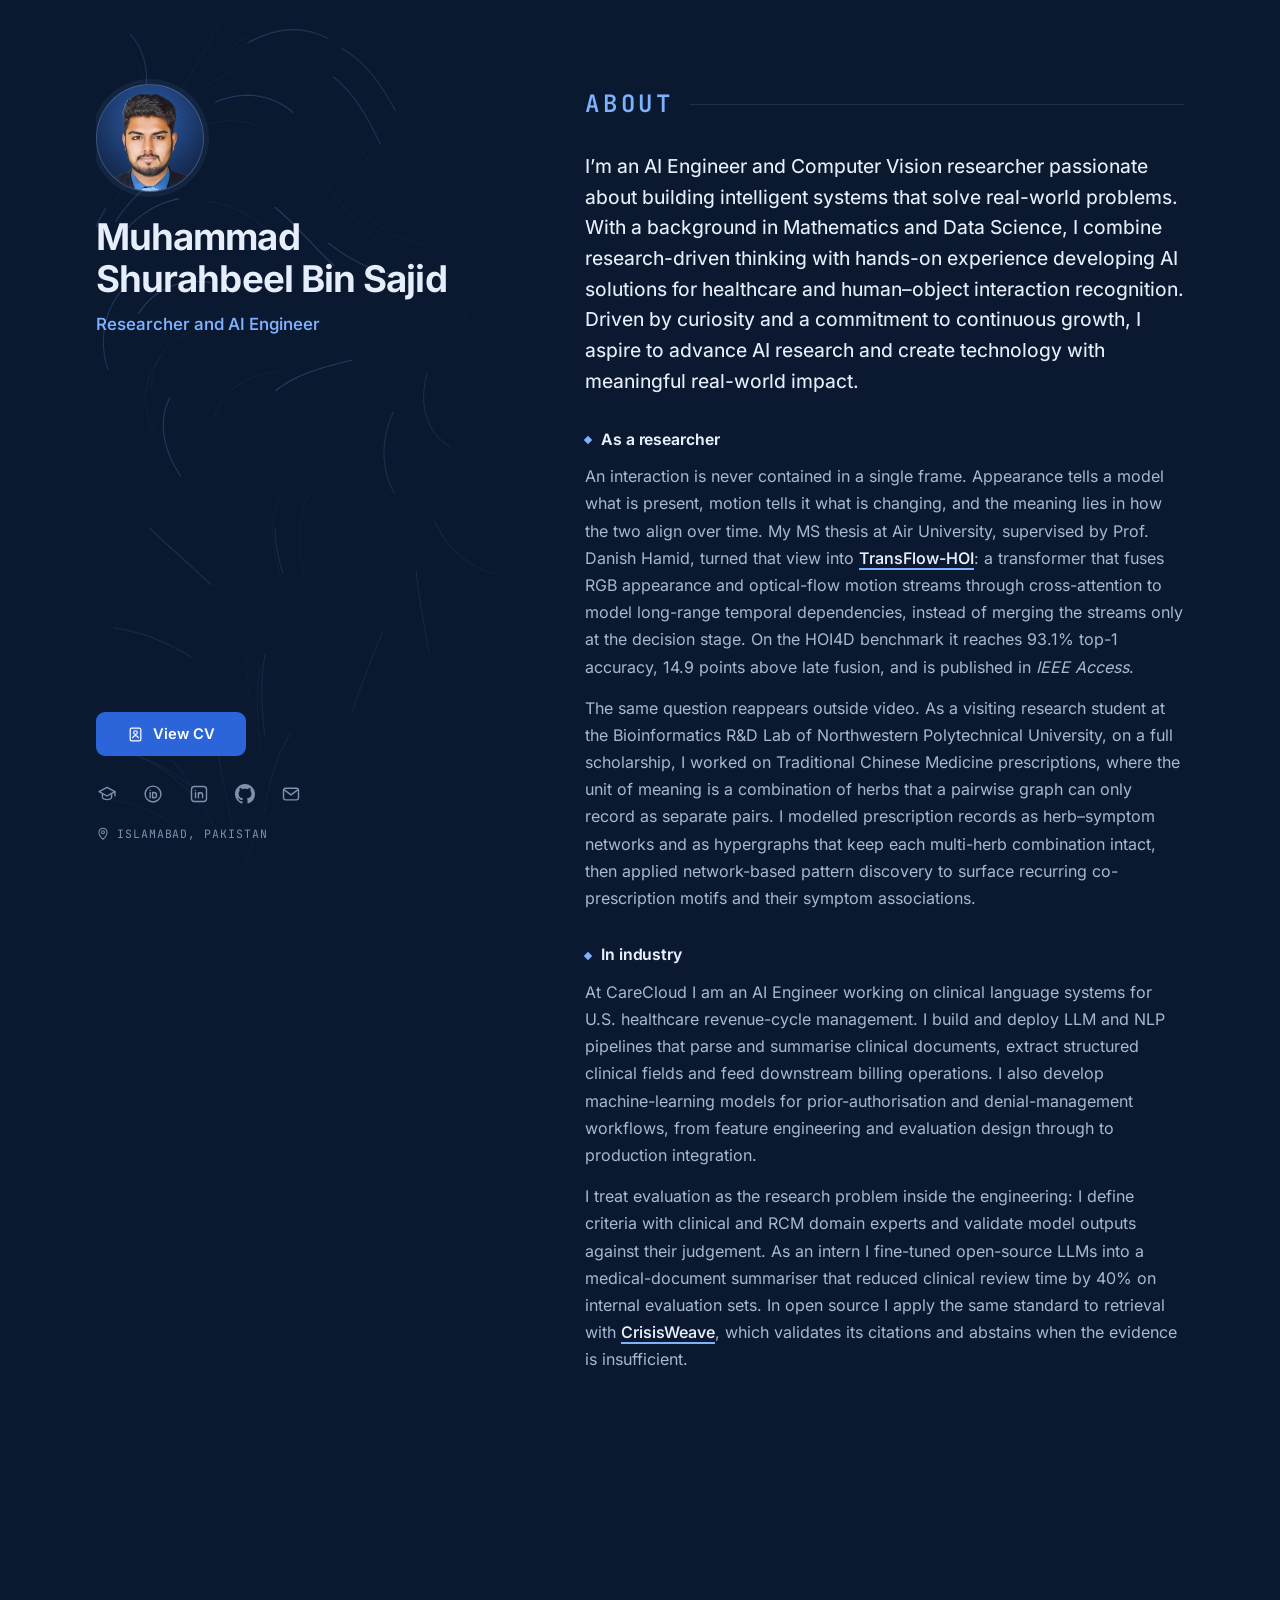
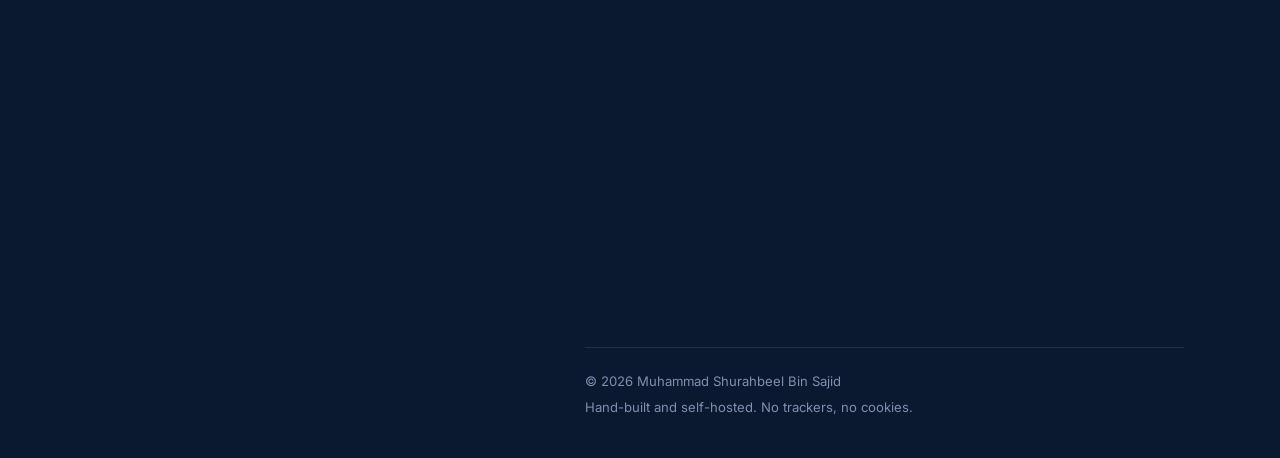
==== commit 84c391a8: "Update site" ====
--- a/index.html
+++ b/index.html
@@ -144,7 +144,7 @@
 
       <div class="intro__foot">
         <div class="intro__actions">
-          <a class="btn btn--primary" href="assets/cv/Shurahbeel-Sajid-CV.pdf" target="_blank" rel="noopener" data-cv-open>
+          <a class="btn btn--primary btn--cv" href="assets/cv/Shurahbeel-Sajid-CV.pdf" target="_blank" rel="noopener" data-cv-open>
             <svg width="17" height="17" aria-hidden="true"><use href="#i-cv"/></svg>
             View CV
           </a>
--- a/assets/css/main.css
+++ b/assets/css/main.css
@@ -484,6 +484,10 @@
   font-size: 0.88rem;
 }
 
+.btn--cv {
+  padding: 0 30px;
+}
+
 .text-link {
   display: inline-flex;
   align-items: center;
